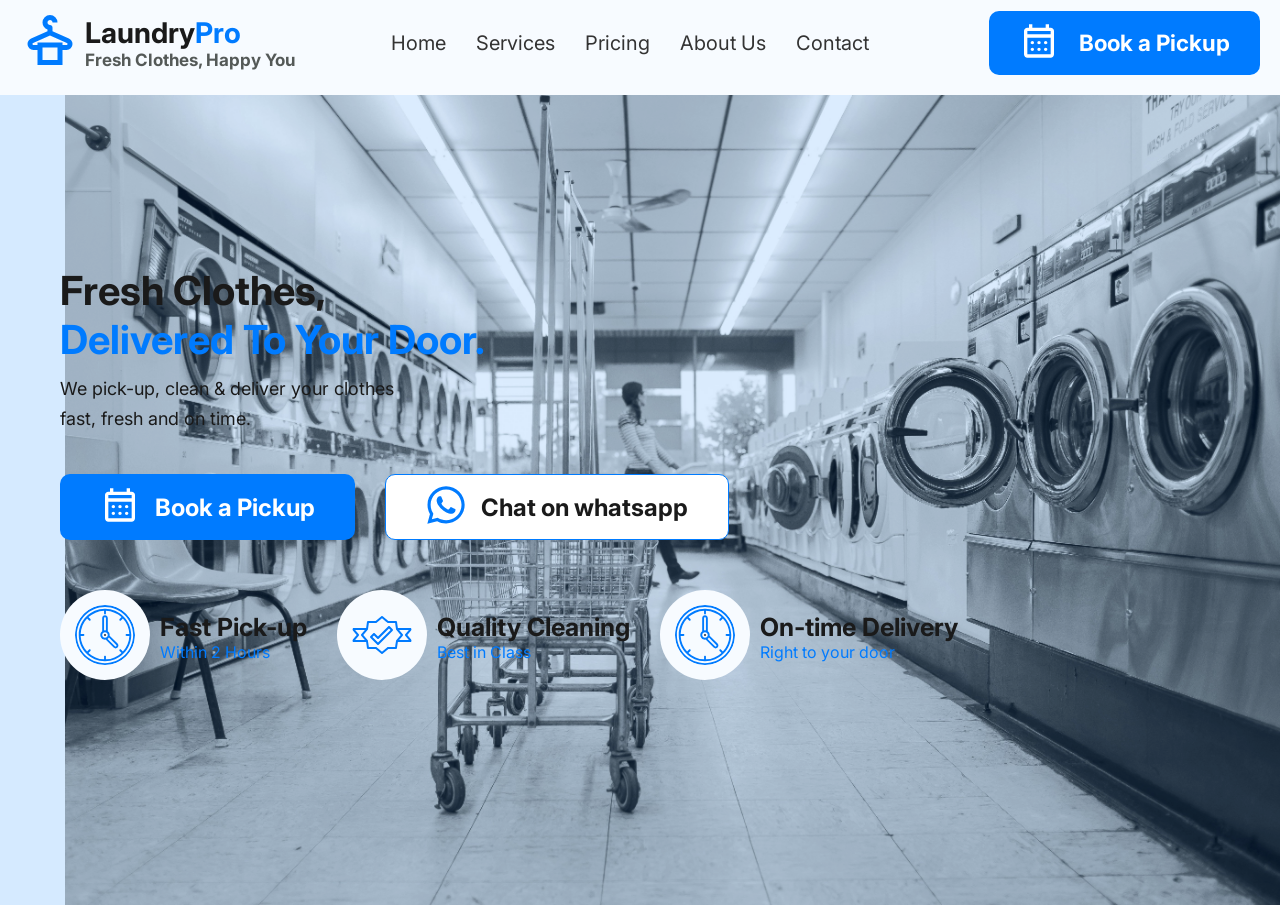
==== index.html @ f7f54554 "hero section" ====
<!DOCTYPE html>
<html lang="en">
<head>
  <meta charset="UTF-8">
  <meta name="viewport" content="width=device-width, initial-scale=1.0">
  <title>Document</title>
  <link rel="stylesheet" href="/style.css">
  <!-- inter -->
   <link rel="preconnect" href="https://fonts.googleapis.com">
<link rel="preconnect" href="https://fonts.gstatic.com" crossorigin>
<link href="https://fonts.googleapis.com/css2?family=Inter:ital,opsz,wght@0,14..32,100..900;1,14..32,100..900&family=Lato:ital,wght@0,100;0,300;0,400;0,700;0,900;1,100;1,300;1,400;1,700;1,900&family=Open+Sans:ital,wght@0,300..800;1,300..800&family=Oswald:wght@200..700&family=Playfair+Display:ital,wght@0,400..900;1,400..900&family=Plus+Jakarta+Sans:ital,wght@0,200..800;1,200..800&family=Poppins:ital,wght@0,100;0,200;0,300;0,400;0,500;0,600;0,700;0,800;0,900;1,100;1,200;1,300;1,400;1,500;1,600;1,700;1,800;1,900&family=Roboto+Slab:wght@100..900&family=Roboto:ital,wght@0,100..900;1,100..900&family=Ubuntu:ital,wght@0,300;0,400;0,500;0,700;1,300;1,400;1,500;1,700&display=swap" rel="stylesheet">
</head>
<body>
  <header>
    <nav>
      <div class="logo">
        <h1>Laundry<strong>Pro</strong><p>Fresh Clothes, Happy You</p></h1>
        <span>
          <svg xmlns="http://www.w3.org/2000/svg" height="60px" viewBox="0 -960 960 960" width="60px" fill="#007bff"><path d="M280-80v-240h-64q-40 0-68-28t-28-68q0-29 16-53.5t42-36.5l262-116v-26q-36-13-58-43.5T360-760q0-50 35-85t85-35q50 0 85 35t35 85h-80q0-17-11.5-28.5T480-800q-17 0-28.5 11.5T440-760q0 17 11.5 28.5T480-720t28.5 11.5Q520-697 520-680v58l262 116q26 12 42 36.5t16 53.5q0 40-28 68t-68 28h-64v240H280Zm-64-320h64v-40h400v40h64q7 0 11.5-5t4.5-13q0-5-2.5-8.5T750-432L480-552 210-432q-5 2-7.5 5.5T200-418q0 8 4.5 13t11.5 5Zm144 240h240v-200H360v200Zm0-200h240-240Z"/></svg>
        </span>
      </div>
      <ul class="nav-list">
        <li><a href="#home">Home</a></li>
        <li><a href="#services">Services</a></li>
        <li><a href="#price">Pricing</a></li>
        <li><a href="#about">About Us</a></li>
        <li><a href="#contact">Contact</a></li>
        <div class="book">
          <span>
            <svg xmlns="http://www.w3.org/2000/svg" height="40px" viewBox="0 -960 960 960" width="40px" fill="white"><path d="M200-80q-33 0-56.5-23.5T120-160v-560q0-33 23.5-56.5T200-800h40v-80h80v80h320v-80h80v80h40q33 0 56.5 23.5T840-720v560q0 33-23.5 56.5T760-80H200Zm0-80h560v-400H200v400Zm0-480h560v-80H200v80Zm0 0v-80 80Zm280 240q-17 0-28.5-11.5T440-440q0-17 11.5-28.5T480-480q17 0 28.5 11.5T520-440q0 17-11.5 28.5T480-400Zm-188.5-11.5Q280-423 280-440t11.5-28.5Q303-480 320-480t28.5 11.5Q360-457 360-440t-11.5 28.5Q337-400 320-400t-28.5-11.5ZM640-400q-17 0-28.5-11.5T600-440q0-17 11.5-28.5T640-480q17 0 28.5 11.5T680-440q0 17-11.5 28.5T640-400ZM480-240q-17 0-28.5-11.5T440-280q0-17 11.5-28.5T480-320q17 0 28.5 11.5T520-280q0 17-11.5 28.5T480-240Zm-188.5-11.5Q280-263 280-280t11.5-28.5Q303-320 320-320t28.5 11.5Q360-297 360-280t-11.5 28.5Q337-240 320-240t-28.5-11.5ZM640-240q-17 0-28.5-11.5T600-280q0-17 11.5-28.5T640-320q17 0 28.5 11.5T680-280q0 17-11.5 28.5T640-240Z"/></svg>
          </span>
          <h2>Book a Pickup</h2>
        </div>
      </ul>

      <div class="hamburger">
        <span class="bar"></span>
        <span class="bar"></span>
        <span class="bar"></span>
        <span class="bar"></span>
      </div>
    </nav>
  </header>

  <section class="sec">
    <div class="hero">
      <div class="hero-text">
        <h1>Fresh Clothes,<p class="door">Delivered To Your Door.</p></h1>
        <p class="clean">We pick-up, clean & deliver your clothes fast, fresh and on time.
        </p>
      </div>
      

      <div class="book-flex">
        <div class="book-2">
          <span>
            <svg xmlns="http://www.w3.org/2000/svg" height="40px" viewBox="0 -960 960 960" width="40px" fill="#007bff"><path d="M200-80q-33 0-56.5-23.5T120-160v-560q0-33 23.5-56.5T200-800h40v-80h80v80h320v-80h80v80h40q33 0 56.5 23.5T840-720v560q0 33-23.5 56.5T760-80H200Zm0-80h560v-400H200v400Zm0-480h560v-80H200v80Zm0 0v-80 80Zm280 240q-17 0-28.5-11.5T440-440q0-17 11.5-28.5T480-480q17 0 28.5 11.5T520-440q0 17-11.5 28.5T480-400Zm-188.5-11.5Q280-423 280-440t11.5-28.5Q303-480 320-480t28.5 11.5Q360-457 360-440t-11.5 28.5Q337-400 320-400t-28.5-11.5ZM640-400q-17 0-28.5-11.5T600-440q0-17 11.5-28.5T640-480q17 0 28.5 11.5T680-440q0 17-11.5 28.5T640-400ZM480-240q-17 0-28.5-11.5T440-280q0-17 11.5-28.5T480-320q17 0 28.5 11.5T520-280q0 17-11.5 28.5T480-240Zm-188.5-11.5Q280-263 280-280t11.5-28.5Q303-320 320-320t28.5 11.5Q360-297 360-280t-11.5 28.5Q337-240 320-240t-28.5-11.5ZM640-240q-17 0-28.5-11.5T600-280q0-17 11.5-28.5T640-320q17 0 28.5 11.5T680-280q0 17-11.5 28.5T640-240Z"/></svg>
          </span>
          <h2>Book a Pickup</h2>
        </div>
        <div class="whatsapp">
          <span>
            <?xml version="1.0" encoding="utf-8"?>
          <!-- Uploaded to: SVG Repo, www.svgrepo.com, Generator: SVG Repo Mixer Tools -->
          <svg fill="#007bff" width="40px" height="40px" viewBox="0 0 32 32" version="1.1" xmlns="http://www.w3.org/2000/svg">
          <title>whatsapp</title>
          <path d="M26.576 5.363c-2.69-2.69-6.406-4.354-10.511-4.354-8.209 0-14.865 6.655-14.865 14.865 0 2.732 0.737 5.291 2.022 7.491l-0.038-0.070-2.109 7.702 7.879-2.067c2.051 1.139 4.498 1.809 7.102 1.809h0.006c8.209-0.003 14.862-6.659 14.862-14.868 0-4.103-1.662-7.817-4.349-10.507l0 0zM16.062 28.228h-0.005c-0 0-0.001 0-0.001 0-2.319 0-4.489-0.64-6.342-1.753l0.056 0.031-0.451-0.267-4.675 1.227 1.247-4.559-0.294-0.467c-1.185-1.862-1.889-4.131-1.889-6.565 0-6.822 5.531-12.353 12.353-12.353s12.353 5.531 12.353 12.353c0 6.822-5.53 12.353-12.353 12.353h-0zM22.838 18.977c-0.371-0.186-2.197-1.083-2.537-1.208-0.341-0.124-0.589-0.185-0.837 0.187-0.246 0.371-0.958 1.207-1.175 1.455-0.216 0.249-0.434 0.279-0.805 0.094-1.15-0.466-2.138-1.087-2.997-1.852l0.010 0.009c-0.799-0.74-1.484-1.587-2.037-2.521l-0.028-0.052c-0.216-0.371-0.023-0.572 0.162-0.757 0.167-0.166 0.372-0.434 0.557-0.65 0.146-0.179 0.271-0.384 0.366-0.604l0.006-0.017c0.043-0.087 0.068-0.188 0.068-0.296 0-0.131-0.037-0.253-0.101-0.357l0.002 0.003c-0.094-0.186-0.836-2.014-1.145-2.758-0.302-0.724-0.609-0.625-0.836-0.637-0.216-0.010-0.464-0.012-0.712-0.012-0.395 0.010-0.746 0.188-0.988 0.463l-0.001 0.002c-0.802 0.761-1.3 1.834-1.3 3.023 0 0.026 0 0.053 0.001 0.079l-0-0.004c0.131 1.467 0.681 2.784 1.527 3.857l-0.012-0.015c1.604 2.379 3.742 4.282 6.251 5.564l0.094 0.043c0.548 0.248 1.25 0.513 1.968 0.74l0.149 0.041c0.442 0.14 0.951 0.221 1.479 0.221 0.303 0 0.601-0.027 0.889-0.078l-0.031 0.004c1.069-0.223 1.956-0.868 2.497-1.749l0.009-0.017c0.165-0.366 0.261-0.793 0.261-1.242 0-0.185-0.016-0.366-0.047-0.542l0.003 0.019c-0.092-0.155-0.34-0.247-0.712-0.434z"></path>
          </svg>
          </span>
          <h2>Chat on whatsapp</h2>
        </div>
      </div>
      
      <div class="pick-up">
        <div class="fast-svg">
          <span>
            <?xml version="1.0" encoding="utf-8"?>

<!DOCTYPE svg PUBLIC "-//W3C//DTD SVG 1.0//EN" "http://www.w3.org/TR/2001/REC-SVG-20010904/DTD/svg10.dtd">
<!-- Uploaded to: SVG Repo, www.svgrepo.com, Generator: SVG Repo Mixer Tools -->
<svg version="1.0" id="Layer_1" xmlns="http://www.w3.org/2000/svg" xmlns:xlink="http://www.w3.org/1999/xlink" 
	 width="40px" height="40px" viewBox="0 0 64 64" enable-background="new 0 0 64 64" xml:space="preserve">
<g>
	<path fill="#007bff" d="M32,0C14.327,0,0,14.327,0,32s14.327,32,32,32s32-14.327,32-32S49.673,0,32,0z M32,62
		C15.431,62,2,48.568,2,32C2,15.431,15.431,2,32,2s30,13.431,30,30C62,48.568,48.569,62,32,62z"/>
	<circle fill="#231F20" cx="32" cy="32" r="1"/>
	<path fill="#007bff" d="M36.931,32.688C36.962,32.461,37,32.236,37,32c0-1.631-0.792-3.064-2-3.978V14c0-1.657-1.343-3-3-3
		s-3,1.343-3,3v14.022c-1.208,0.913-2,2.347-2,3.978c0,2.762,2.238,5,5,5c0.235,0,0.461-0.038,0.688-0.069l8.505,8.505
		c1.172,1.172,3.07,1.171,4.242-0.001s1.172-3.07,0-4.242L36.931,32.688z M31,14c0-0.553,0.447-1,1-1s1,0.447,1,1v13.101
		C32.677,27.035,32.343,27,32,27s-0.677,0.035-1,0.101V14z M29,32c0-1.657,1.343-3,3-3s3,1.343,3,3s-1.343,3-3,3S29,33.657,29,32z
		 M44.021,44.021c-0.391,0.392-1.023,0.392-1.414,0.001l-7.853-7.853c0.562-0.372,1.043-0.853,1.415-1.415l7.852,7.853
		C44.411,42.997,44.411,43.63,44.021,44.021z"/>
	<path fill="#007bff" d="M32,4C16.536,4,4,16.536,4,32s12.536,28,28,28s28-12.536,28-28S47.464,4,32,4z M51.075,49.66l-2.103-2.104
		c-0.393-0.39-1.025-0.39-1.415,0c-0.391,0.392-0.391,1.023,0,1.415l2.104,2.104c-4.409,4.085-10.235,6.657-16.66,6.9l0.001-2.974
		c-0.002-0.553-0.449-1-1-1c-0.554,0.001-1,0.447-1,1l-0.001,2.974c-6.425-0.243-12.251-2.814-16.66-6.898l2.104-2.104
		c0.39-0.392,0.39-1.024,0-1.414c-0.393-0.391-1.023-0.391-1.414,0l-2.104,2.104c-4.084-4.409-6.656-10.235-6.9-16.66h2.974
		c0.553-0.001,1-0.448,1-1c-0.001-0.554-0.447-1-1-1H6.025c0.243-6.425,2.814-12.252,6.898-16.661l2.104,2.104
		c0.391,0.391,1.023,0.391,1.414,0c0.391-0.392,0.391-1.023,0-1.414l-2.104-2.104c4.409-4.085,10.236-6.657,16.661-6.9V9
		c0,0.553,0.447,1,1,1s1-0.447,1-1V6.025c6.425,0.243,12.252,2.814,16.661,6.899l-2.104,2.104c-0.391,0.391-0.391,1.023,0,1.414
		s1.023,0.391,1.414,0l2.105-2.104c4.084,4.409,6.656,10.236,6.899,16.661H55c-0.553,0-1,0.447-1,1s0.447,1,1,1h2.975
		C57.731,39.425,55.16,45.251,51.075,49.66z"/>
</g>
</svg>
          </span>
          <div class="pick-up-text">
           <h3>Fast Pick-up</h3>
           <p>Within 2 Hours</p>
          </div>
        </div>

        <div class="quality-svg">
          <span>
            <?xml version="1.0" encoding="iso-8859-1"?>
  <!-- Uploaded to: SVG Repo, www.svgrepo.com, Generator: SVG Repo Mixer Tools -->
  <svg fill="#007bff" height="50px" width="50px" version="1.1" id="Layer_1" xmlns="http://www.w3.org/2000/svg" xmlns:xlink="http://www.w3.org/1999/xlink" 
    viewBox="0 0 512.01 512.01" xml:space="preserve">
  <g>
    <g>
      <path d="M347.371,207.307l-25.6-25.6c-3.337-3.337-8.73-3.337-12.066,0l-87.834,87.834l-28.1-28.1
        c-3.337-3.337-8.73-3.337-12.066,0l-25.6,25.6c-3.337,3.336-3.337,8.73,0,12.066l59.733,59.733c1.664,1.673,3.849,2.5,6.033,2.5
        c2.185,0,4.369-0.836,6.033-2.5l119.467-119.467C350.708,216.037,350.708,210.644,347.371,207.307z M221.871,320.741
        l-47.667-47.667l13.534-13.534l28.1,28.1c3.337,3.337,8.73,3.337,12.066,0l87.834-87.834l13.534,13.534L221.871,320.741z"/>
    </g>
  </g>
  <g>
    <g>
      <path d="M510.025,301.746l-38.11-45.739l38.11-45.739c2.125-2.543,2.577-6.084,1.178-9.079c-1.408-2.995-4.42-4.915-7.731-4.915
        H391.403l-7.484-52.403c-0.597-4.207-4.198-7.33-8.448-7.33h-65.178c-10.052-8.38-48.828-40.687-48.828-40.687
        c-3.166-2.645-7.757-2.645-10.923,0l-48.828,40.687h-65.178c-4.25,0-7.842,3.123-8.448,7.322l-7.484,52.412H8.538
        c-3.311,0-6.323,1.92-7.731,4.915c-1.408,3.004-0.947,6.545,1.178,9.079l38.11,45.739l-38.11,45.739
        c-2.125,2.543-2.577,6.084-1.178,9.079c1.408,3.004,4.42,4.915,7.731,4.915h112.068c2.278,15.915,7.492,52.412,7.492,52.412
        c0.597,4.207,4.198,7.322,8.439,7.322h65.178l48.828,40.687c1.587,1.323,3.524,1.98,5.461,1.98s3.883-0.657,5.461-1.98
        l48.819-40.687c13.261,0,65.203,0.034,65.186,0c4.25,0,7.842-3.123,8.448-7.322c0,0,5.214-36.497,7.492-52.412h112.06
        c3.311,0,6.323-1.92,7.731-4.915C512.611,307.821,512.15,304.28,510.025,301.746z M26.757,298.674l31.002-37.205
        c2.637-3.166,2.637-7.765,0-10.923L26.757,213.34h83.029l-31.002,37.205c-2.637,3.166-2.637,7.765,0,10.923l31.002,37.205H26.757z
        M377.46,301.737c-0.418,0.503-0.785,1.058-1.075,1.647c-0.597,1.195-0.623,1.246-8.303,55.023
        c-62.882,0-62.942,0.034-64.691,0.905c-0.589,0.299-1.143,0.657-1.647,1.075l-45.739,38.11l-45.739-38.11
        c-1.527-1.28-3.465-1.98-5.461-1.98h-60.868c-7.68-53.777-7.706-53.828-8.303-55.023c-0.299-0.589-0.657-1.143-1.075-1.647
        l-38.11-45.73l38.11-45.739c1.016-1.22,1.673-2.688,1.894-4.258l7.484-52.403h60.868c1.997,0,3.925-0.7,5.461-1.98l45.739-38.11
        c46.49,38.741,46.524,38.758,47.386,39.194c1.186,0.589,2.492,0.896,3.814,0.896h60.868l7.484,52.412
        c0.222,1.57,0.879,3.038,1.894,4.258l38.11,45.73L377.46,301.737z M402.223,298.674l31.002-37.205
        c2.637-3.166,2.637-7.765,0-10.923l-31.002-37.205h83.029l-31.002,37.205c-2.637,3.166-2.637,7.765,0,10.923l31.002,37.205
        H402.223z"/>
    </g>
  </g>
  </svg>
          </span>
          <div class="quality-text">
            <h3>Quality Cleaning</h3>
            <p>Best in Class</p>
          </div>
          
        </div>

        <div class="on-time-svg">
          <span>
            <?xml version="1.0" encoding="utf-8"?>

  <!DOCTYPE svg PUBLIC "-//W3C//DTD SVG 1.0//EN" "http://www.w3.org/TR/2001/REC-SVG-20010904/DTD/svg10.dtd">
  <!-- Uploaded to: SVG Repo, www.svgrepo.com, Generator: SVG Repo Mixer Tools -->
  <svg version="1.0" id="Layer_1" xmlns="http://www.w3.org/2000/svg" xmlns:xlink="http://www.w3.org/1999/xlink" 
    width="50px" height="50px" viewBox="0 0 64 64" enable-background="new 0 0 64 64" xml:space="preserve">
  <g>
    <path fill="#007bff" d="M32,0C14.327,0,0,14.327,0,32s14.327,32,32,32s32-14.327,32-32S49.673,0,32,0z M32,62
      C15.431,62,2,48.568,2,32C2,15.431,15.431,2,32,2s30,13.431,30,30C62,48.568,48.569,62,32,62z"/>
    <circle fill="#231F20" cx="32" cy="32" r="1"/>
    <path fill="#007bff" d="M36.931,32.688C36.962,32.461,37,32.236,37,32c0-1.631-0.792-3.064-2-3.978V14c0-1.657-1.343-3-3-3
      s-3,1.343-3,3v14.022c-1.208,0.913-2,2.347-2,3.978c0,2.762,2.238,5,5,5c0.235,0,0.461-0.038,0.688-0.069l8.505,8.505
      c1.172,1.172,3.07,1.171,4.242-0.001s1.172-3.07,0-4.242L36.931,32.688z M31,14c0-0.553,0.447-1,1-1s1,0.447,1,1v13.101
      C32.677,27.035,32.343,27,32,27s-0.677,0.035-1,0.101V14z M29,32c0-1.657,1.343-3,3-3s3,1.343,3,3s-1.343,3-3,3S29,33.657,29,32z
      M44.021,44.021c-0.391,0.392-1.023,0.392-1.414,0.001l-7.853-7.853c0.562-0.372,1.043-0.853,1.415-1.415l7.852,7.853
      C44.411,42.997,44.411,43.63,44.021,44.021z"/>
    <path fill="#007bff" d="M32,4C16.536,4,4,16.536,4,32s12.536,28,28,28s28-12.536,28-28S47.464,4,32,4z M51.075,49.66l-2.103-2.104
      c-0.393-0.39-1.025-0.39-1.415,0c-0.391,0.392-0.391,1.023,0,1.415l2.104,2.104c-4.409,4.085-10.235,6.657-16.66,6.9l0.001-2.974
      c-0.002-0.553-0.449-1-1-1c-0.554,0.001-1,0.447-1,1l-0.001,2.974c-6.425-0.243-12.251-2.814-16.66-6.898l2.104-2.104
      c0.39-0.392,0.39-1.024,0-1.414c-0.393-0.391-1.023-0.391-1.414,0l-2.104,2.104c-4.084-4.409-6.656-10.235-6.9-16.66h2.974
      c0.553-0.001,1-0.448,1-1c-0.001-0.554-0.447-1-1-1H6.025c0.243-6.425,2.814-12.252,6.898-16.661l2.104,2.104
      c0.391,0.391,1.023,0.391,1.414,0c0.391-0.392,0.391-1.023,0-1.414l-2.104-2.104c4.409-4.085,10.236-6.657,16.661-6.9V9
      c0,0.553,0.447,1,1,1s1-0.447,1-1V6.025c6.425,0.243,12.252,2.814,16.661,6.899l-2.104,2.104c-0.391,0.391-0.391,1.023,0,1.414
      s1.023,0.391,1.414,0l2.105-2.104c4.084,4.409,6.656,10.236,6.899,16.661H55c-0.553,0-1,0.447-1,1s0.447,1,1,1h2.975
      C57.731,39.425,55.16,45.251,51.075,49.66z"/>
  </g>
  </svg>
          </span>
          <div class="on-time-text">
            <h3>On-time Delivery</h3>
            <p>Right to your door</p>
          </div>
        </div>
      </div>
    </div>
    <div class="backdrop"></div>
  </section>

  <script src="/script.js"></script>
</body>
</html>
---- style.css ----
* {
  margin: 0;
  padding: 0;
  box-sizing: border-box;
  font-family: 'Inter' , sans-serif;
}

header {
  padding: 10px  20px;
}

body {
  background-color: #f7fbff;
  color: #1a1a1a;
}

.logo {
  display: flex;
  flex-direction: row-reverse;
  gap: 5px;
  align-items: center;
  font-size: 19px;

}

.logo strong {
  color: #007bff;
}

.logo p {
  font-size: 17px;
  color: #545957;
}


.book {
  display: flex;
  gap: 20px;
  align-items: center;
  background-color: #007bff;
  padding: 10px 30px;
  color: white;
  text-align: center;
  border-radius: 10px;
  font-size: 15px;
  margin-left: 90px;
}

nav {
  display: flex;
  justify-content: space-between;
  align-items: center;
  /* box-shadow: 0 2px 10px rgba(0, 0, 0, 0.5); */
  position: fixed;
  padding:0 20px;
  z-index: 1000;
  right: 0;
  left: 0;
}

.nav-list{
  display: flex;
  align-items: center;
  gap: 30px;
  font-size: 18px;

}

.nav-list li {
  list-style: none;
  align-items: center;
}

 a {
  text-decoration: none;
  color: #333;
  font-size: 20px;
}


.hamburger {
  display: none;
  cursor: pointer;
}

.bar {
  display: block;
  width: 25px;
  height: 3px;
  margin: 5px auto;
  -webkit-transition: all 0.3s ease-in-out;
  background-color: #007bff;
}
/* hero section */
.sec {
  background-image: url('/images/ryanmcguire-laundry-saloon-567951.jpg');
  /* background-image: url('/images/Home\ Service\ House\ Cleaning\ And\ Laundry\ Wash\,\ House\,\ Service\,\ Clean\ PNG\ Transparent\ Image\ and\ Clipart\ for\ Free\ Download.jpeg'); */
  background-position: right;
  background-size: contain;
  background-repeat: no-repeat;
  width: 100%;
  height: 90vh;
  display: flex;
  flex-direction: column;
  justify-content: center;
  align-items: start;
  text-align: start;
  margin-top: 75px;
  position: relative;
}

.hero {
  padding: 40px 60px;
  z-index: 1000;
  width: 100%;
}

.hero-text {
  margin-bottom: 20px;
}

.hero-text h1 {
  font-size: 40px;
  width: 450px;
  margin-bottom: 10px;
}

.hero-text .door {
  color: #007bff;
}

.hero-text .clean{
  width: 350px;
  font-size: 18px;
  line-height: 30px;
}

.book-flex {
  display: flex;
  gap: 30px;
  margin: 40px 0;
}

.book-2 ,
.whatsapp{
  display: flex;
  gap: 15px;
  align-items: center;
}

.book-2 {
  background-color: #007bff;
  color: white;
  padding: 10px 40px;
  border-radius: 10px;
}

.book-2 svg {
  fill: white;
}

.whatsapp {
  background-color: white;
  padding: 10px 40px;
  border-radius: 10px;
  border: 1px solid #007bff;
}
.whatsapp svg {
  fill: #007bff;
}

.pick-up {
  display: flex;
  gap: 30px;
  margin: 50px 0;
}

.fast-svg,
.quality-svg,
.on-time-svg {
  display: flex;
  align-items: center;
  gap: 10px;
}

.fast-svg p,
.quality-svg p,
.on-time-svg p {
  color: #007bff;
}

.fast-svg h3,
.quality-svg h3,
.on-time-svg h3{
  font-size: 25px;
  color: #1a1a1a;
}

.fast-svg  svg,
.on-time-svg svg ,
.quality-svg svg {
  background: #f7fbff;
  padding: 15px;
  border-radius: 50px;
  width: 90px;
  height: 90px;
}


.backdrop {
  width: 100%;
  height: 100%;
  background-color: #007bff23;
  position: absolute;
  top: 0;
  left: 0;
}

@media (max-width: 480px) {
  .logo h1 {
    font-size: 30px;
  }
  .sec {
    margin-top: 80px;
    height: 170vh;
  }

  .hero-text h1 {
    font-size: 30px;
  }

  .book-flex {
    flex-direction: column;
  }

  .book-2 {
    padding: 10px 35px;
  }

  .whatsapp {
    padding: 10px 30px;
  }

  .whatsapp h2 {
    font-size: 20px;
  }

  .book-2 h2{
    font-size: 20px;
  }

  .pick-up {
    flex-direction: column;
  }

  /* .fast-svg svg {
    padding: 10px;
  } */

  .fast-svg svg{
    width: 50px;
    height: 50px;
  }

  .quality-svg svg,
  .on-time-svg svg {
    width: 50px;
    height: 50px;
  }

  .pick-up-text p{
    color: #f7fbff;
  }
}

 @media (max-width: 900px) {
 .hamburger {
  display: block;
 }

 .hamburger.active .bar:nth-child(2){
  opacity: 0;
 }

 .hamburger.active .bar:nth-child(1){
  transform: translateY(8px) rotate(45deg);
 }

 .hamburger.active .bar:nth-child(3){
  transform: translateY(-8px) rotate(-45deg);
 }

 .book {
  background-color: none;
  margin: 0;
 }

 .nav-list{
    position: fixed;
    left: -100%;
    top: 70px;
    gap: 0;
    flex-direction: column;
    background-color:#0EA5A4;
    width: 100%;
    height: 100%;
    text-align: center;
    transition: 0.3s;
    z-index: 1000;
  }

  li {
    margin: 16px 0;
  }

  .nav-list.active {
    left: 0;
  }

   /* nav p {
    background-color: white;
    color: #333;
    padding: 10px 30px;
    margin: 10px 200px;
  } */
}
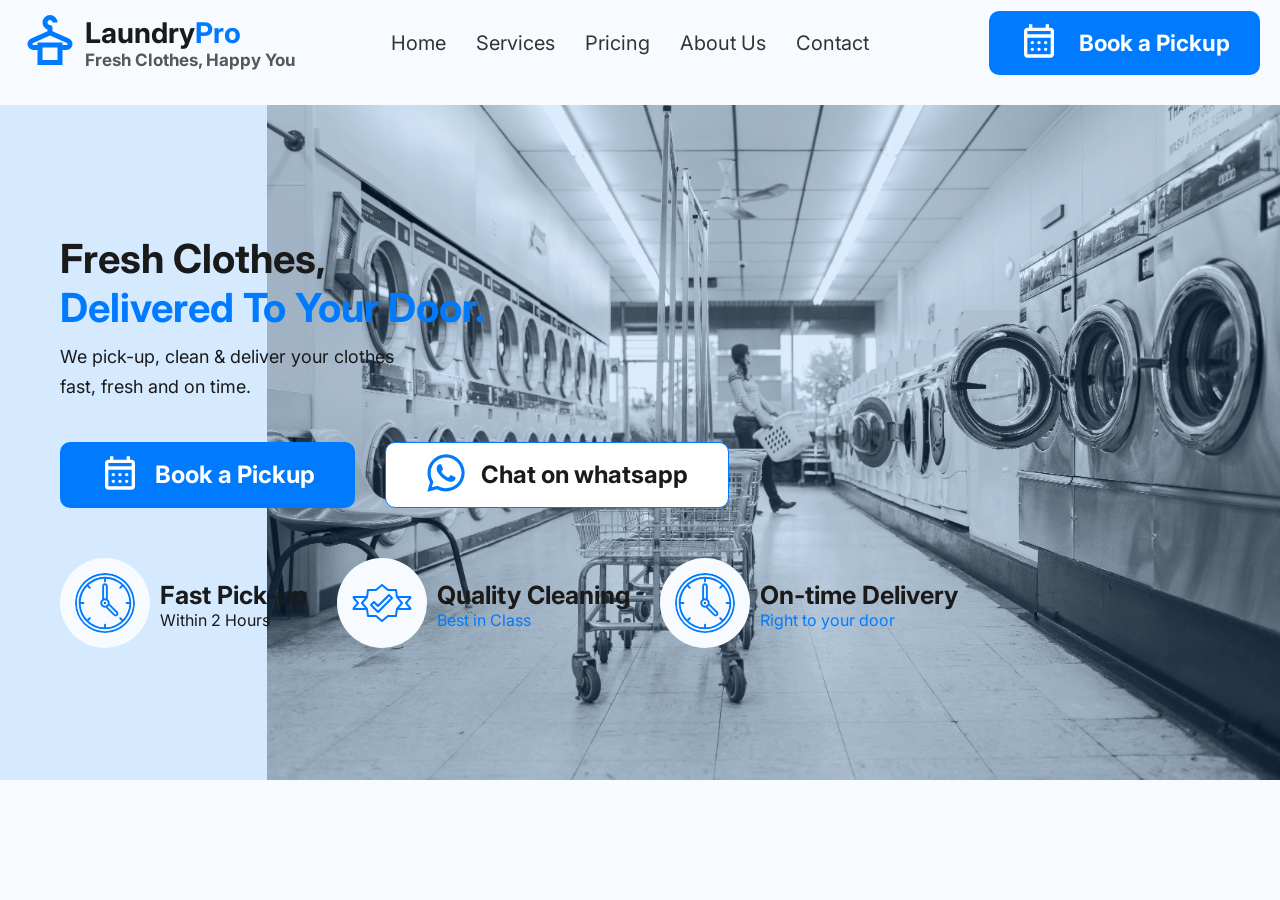
==== commit d18949ba: "padding" ====
--- a/index.html
+++ b/index.html
@@ -104,7 +104,7 @@
           </span>
           <div class="pick-up-text">
            <h3>Fast Pick-up</h3>
-           <p>Within 2 Hours</p>
+           <p class="within">Within 2 Hours</p>
           </div>
         </div>
 
--- a/style.css
+++ b/style.css
@@ -99,18 +99,18 @@
   background-size: contain;
   background-repeat: no-repeat;
   width: 100%;
-  height: 90vh;
+  height: 75vh;
   display: flex;
   flex-direction: column;
   justify-content: center;
   align-items: start;
   text-align: start;
-  margin-top: 75px;
+  margin-top: 85px;
   position: relative;
 }
 
 .hero {
-  padding: 40px 60px;
+  padding: 50px 60px;
   z-index: 1000;
   width: 100%;
 }
@@ -138,7 +138,7 @@
 .book-flex {
   display: flex;
   gap: 30px;
-  margin: 40px 0;
+  margin-top: 40px;
 }
 
 .book-2 ,
@@ -172,7 +172,7 @@
 .pick-up {
   display: flex;
   gap: 30px;
-  margin: 50px 0;
+  margin-top: 50px;
 }
 
 .fast-svg,
@@ -183,7 +183,6 @@
   gap: 10px;
 }
 
-.fast-svg p,
 .quality-svg p,
 .on-time-svg p {
   color: #007bff;
@@ -220,9 +219,19 @@
   .logo h1 {
     font-size: 30px;
   }
+
+  header {
+   padding: 10px;
+  }
+
   .sec {
     margin-top: 80px;
-    height: 170vh;
+    height: 100vh;
+  }
+
+  nav{
+    padding: 10px;
+    /* text-align: center; */
   }
 
   .hero-text h1 {
@@ -231,10 +240,11 @@
 
   .book-flex {
     flex-direction: column;
-  }
-
-  .book-2 {
-    padding: 10px 35px;
+    align-items: center;
+  }
+
+  .hero {
+    padding: ;
   }
 
   .whatsapp {
@@ -249,13 +259,14 @@
     font-size: 20px;
   }
 
+  /* .book-2 svg{
+    height: 30px;
+    width: 30px;
+  } */
+
   .pick-up {
     flex-direction: column;
   }
-
-  /* .fast-svg svg {
-    padding: 10px;
-  } */
 
   .fast-svg svg{
     width: 50px;
@@ -268,7 +279,7 @@
     height: 50px;
   }
 
-  .pick-up-text p{
+  .pick-up-text .within{
     color: #f7fbff;
   }
 }
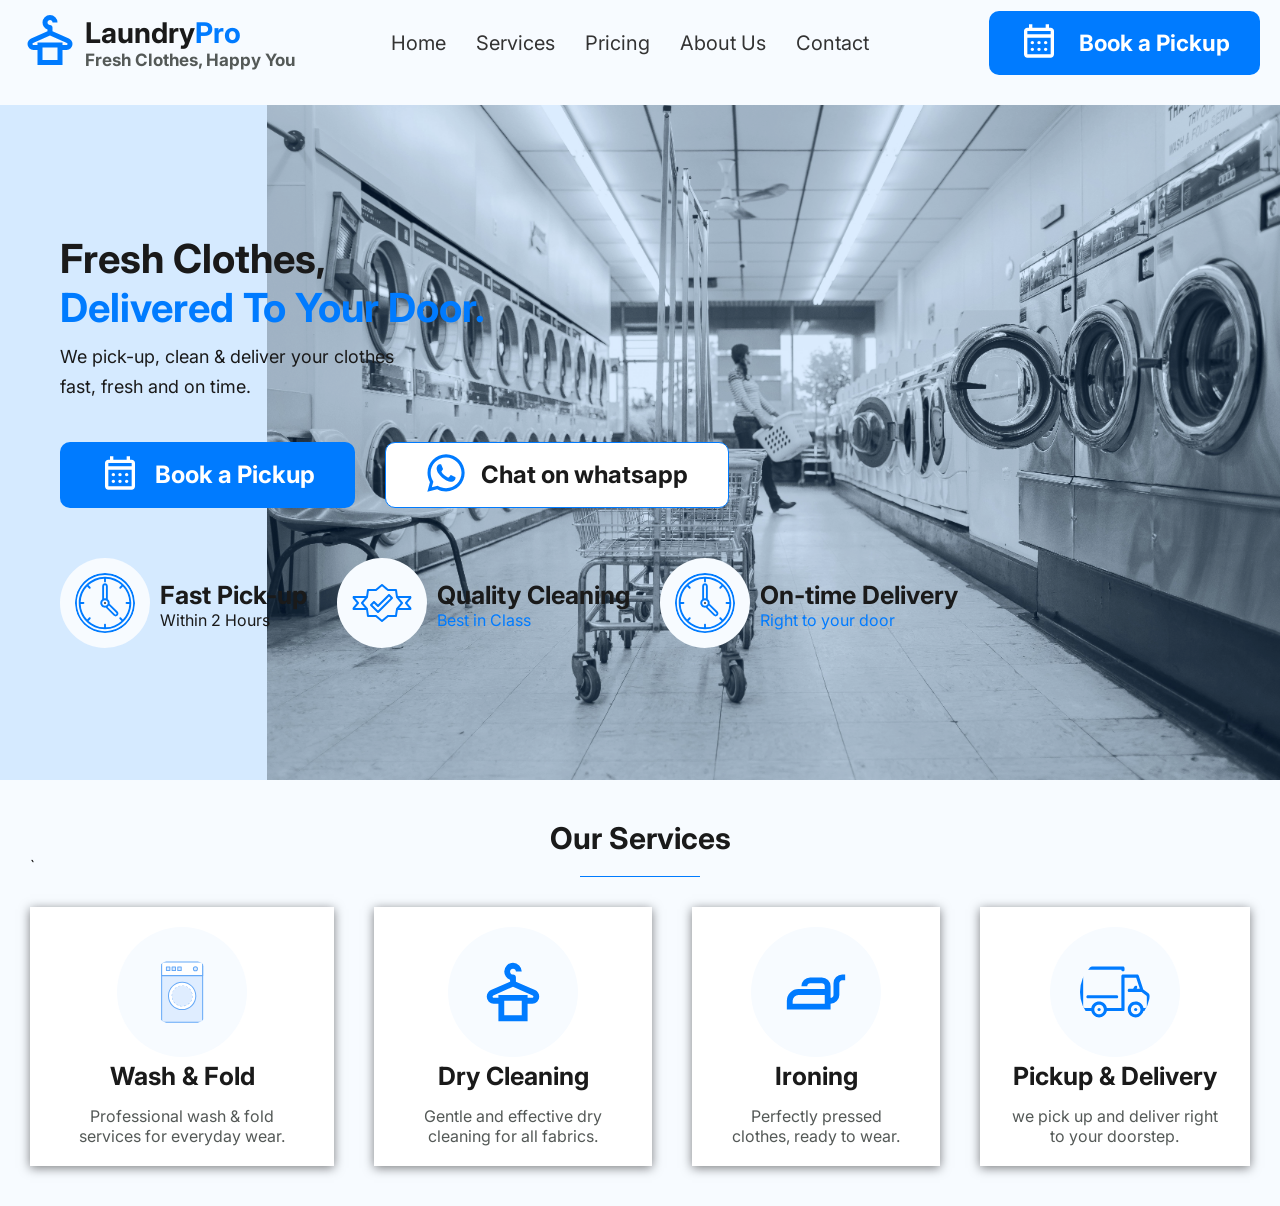
==== commit d6948677: "services section" ====
--- a/index.html
+++ b/index.html
@@ -192,6 +192,94 @@
     <div class="backdrop"></div>
   </section>
 
+  <main>
+    <section class="services">
+      <h2>Our Services</h2>`
+      <div class="service-line">
+        <div class="line"></div>
+      </div>
+      <div class="services-flex">
+        <div class="wash-svg">
+          <span>
+            <?xml version="1.0" encoding="utf-8"?>
+<!-- Uploaded to: SVG Repo, www.svgrepo.com, Generator: SVG Repo Mixer Tools -->
+<svg width="800px" height="800px" viewBox="0 0 1024 1024" class="icon"  version="1.1" xmlns="http://www.w3.org/2000/svg"><path d="M214.25 133.12h600v790a30 30 0 0 1-30 30h-540a30 30 0 0 1-30-30v-790z" fill="#DFEDFF" /><path d="M784.25 960.62h-540a37.54 37.54 0 0 1-37.5-37.5v-790a7.5 7.5 0 0 1 7.5-7.5h600a7.5 7.5 0 0 1 7.5 7.5v790a37.54 37.54 0 0 1-37.5 37.5z m-562.5-820v782.5a22.53 22.53 0 0 0 22.5 22.5h540a22.53 22.53 0 0 0 22.5-22.5v-782.5z" fill="#66A9F7" /><path d="M244.25 72.5h540a30 30 0 0 1 30 30v170h-600v-170a30 30 0 0 1 30-30z" fill="#FFFFFF" /><path d="M814.25 280h-600a7.5 7.5 0 0 1-7.5-7.5v-170a37.54 37.54 0 0 1 37.5-37.5h540a37.54 37.54 0 0 1 37.5 37.5v170a7.5 7.5 0 0 1-7.5 7.5z m-592.5-15h585V102.5a22.53 22.53 0 0 0-22.5-22.5h-540a22.53 22.53 0 0 0-22.5 22.5z" fill="#66A9F7" /><path d="M514.25 569.19m-200 0a200 200 0 1 0 400 0 200 200 0 1 0-400 0Z" fill="#FFFFFF" /><path d="M514.25 776.69c-114.42 0-207.5-93.08-207.5-207.5s93.08-207.5 207.5-207.5 207.5 93.08 207.5 207.5-93.08 207.5-207.5 207.5z m0-400c-106.15 0-192.5 86.36-192.5 192.5s86.35 192.5 192.5 192.5 192.5-86.36 192.5-192.5-86.35-192.5-192.5-192.5z" fill="#66A9F7" /><path d="M514.25 569.19m-150 0a150 150 0 1 0 300 0 150 150 0 1 0-300 0Z" fill="#DFEDFF" /><path d="M514.34 721.69h-0.09a153.69 153.69 0 0 1-29.65-2.88 2.5 2.5 0 0 1 1-4.91 148.59 148.59 0 0 0 28.69 2.79 2.54 2.54 0 0 1 2.54 2.5 2.46 2.46 0 0 1-2.49 2.5z m29.25-2.87a2.5 2.5 0 0 1-0.48-5 146.81 146.81 0 0 0 27.66-8.39 2.5 2.5 0 1 1 1.92 4.62 151.72 151.72 0 0 1-28.6 8.68 2.54 2.54 0 0 1-0.5 0.09z m-86.65-8.47a2.5 2.5 0 0 1-1-0.19 152.37 152.37 0 0 1-26.36-14.09 2.5 2.5 0 1 1 2.78-4.16 147.3 147.3 0 0 0 25.5 13.63 2.5 2.5 0 0 1-1 4.81z m140.7-14a2.5 2.5 0 0 1-1.39-4.58 148.45 148.45 0 0 0 22.33-18.36 2.5 2.5 0 1 1 3.54 3.54A153.46 153.46 0 0 1 599 696a2.49 2.49 0 0 1-1.36 0.39z m-189.36-18.51a2.49 2.49 0 0 1-1.77-0.73 153.56 153.56 0 0 1-19-23.08 2.5 2.5 0 0 1 4.15-2.79A148.55 148.55 0 0 0 410 673.57a2.5 2.5 0 0 1-1.77 4.27zM639 655a2.5 2.5 0 0 1-2.08-3.89 147.51 147.51 0 0 0 13.64-25.49 2.5 2.5 0 1 1 4.62 1.91 152.57 152.57 0 0 1-14.11 26.36A2.5 2.5 0 0 1 639 655z m-263.31-25.76a2.5 2.5 0 0 1-2.31-1.54 151.76 151.76 0 0 1-8.7-28.6 2.5 2.5 0 1 1 4.9-1 146.7 146.7 0 0 0 8.42 27.68 2.5 2.5 0 0 1-2.31 3.46z m285.71-28.3a2.45 2.45 0 0 1-0.49 0 2.5 2.5 0 0 1-2-2.94 148.67 148.67 0 0 0 2.8-28.77v-0.34a2.5 2.5 0 0 1 2.49-2.51 2.5 2.5 0 0 1 2.5 2.49v0.36a153.71 153.71 0 0 1-2.9 29.74 2.5 2.5 0 0 1-2.4 1.97z m-297.15-29.08a2.5 2.5 0 0 1-2.5-2.5v-0.17a153.75 153.75 0 0 1 2.86-29.57 2.5 2.5 0 1 1 4.91 1 148.75 148.75 0 0 0-2.77 28.61v0.17a2.5 2.5 0 0 1-2.5 2.46z m297.08-29.77a2.5 2.5 0 0 1-2.45-2 146.75 146.75 0 0 0-8.44-27.64 2.5 2.5 0 1 1 4.61-1.93 151.75 151.75 0 0 1 8.73 28.59 2.5 2.5 0 0 1-2.45 3z m-285.77-27.63a2.5 2.5 0 0 1-2.31-3.46 152.4 152.4 0 0 1 14.08-26.37 2.5 2.5 0 0 1 4.16 2.78 147.45 147.45 0 0 0-13.61 25.5 2.5 2.5 0 0 1-2.32 1.55z m263.26-26.37a2.5 2.5 0 0 1-2.08-1.1 148.53 148.53 0 0 0-18.4-22.3 2.5 2.5 0 1 1 3.53-3.54 153.67 153.67 0 0 1 19 23.05 2.5 2.5 0 0 1-2.07 3.9zM408 465.77a2.5 2.5 0 0 1-1.77-4.27 153.58 153.58 0 0 1 23.07-19 2.5 2.5 0 0 1 2.79 4.15A148.56 148.56 0 0 0 409.8 465a2.49 2.49 0 0 1-1.8 0.77z m189.31-19a2.49 2.49 0 0 1-1.38-0.42 147.46 147.46 0 0 0-25.51-13.6 2.5 2.5 0 0 1 1.91-4.62 152.53 152.53 0 0 1 26.38 14.06 2.5 2.5 0 0 1-1.39 4.58z m-140.69-13.61a2.5 2.5 0 0 1-1-4.81 151.77 151.77 0 0 1 28.59-8.71 2.5 2.5 0 1 1 1 4.9 146.85 146.85 0 0 0-27.63 8.46 2.5 2.5 0 0 1-0.96 0.16z m86.64-8.67a2.48 2.48 0 0 1-0.48 0 148.75 148.75 0 0 0-28.52-2.75H514a2.5 2.5 0 1 1 0-5h0.23a153.78 153.78 0 0 1 29.51 2.85 2.5 2.5 0 0 1-0.48 5z" fill="#66A9F7" /><path d="M284.25 147.5h50v50h-50z" fill="#DFEDFF" /><path d="M334.25 205h-50a7.5 7.5 0 0 1-7.5-7.5v-50a7.5 7.5 0 0 1 7.5-7.5h50a7.5 7.5 0 0 1 7.5 7.5v50a7.5 7.5 0 0 1-7.5 7.5z m-42.5-15h35v-35h-35z" fill="#66A9F7" /><path d="M367.24 147.5h50v50h-50z" fill="#DFEDFF" /><path d="M417.24 205h-50a7.5 7.5 0 0 1-7.5-7.5v-50a7.5 7.5 0 0 1 7.5-7.5h50a7.5 7.5 0 0 1 7.5 7.5v50a7.5 7.5 0 0 1-7.5 7.5z m-42.5-15h35v-35h-35z" fill="#66A9F7" /><path d="M450.22 147.5h50v50h-50z" fill="#DFEDFF" /><path d="M500.22 205h-50a7.5 7.5 0 0 1-7.5-7.5v-50a7.5 7.5 0 0 1 7.5-7.5h50a7.5 7.5 0 0 1 7.5 7.5v50a7.5 7.5 0 0 1-7.5 7.5z m-42.5-15h35v-35h-35z" fill="#66A9F7" /><path d="M708.44 172.5m-30 0a30 30 0 1 0 60 0 30 30 0 1 0-60 0Z" fill="#DFEDFF" /><path d="M708.44 210a37.5 37.5 0 1 1 37.5-37.5 37.54 37.54 0 0 1-37.5 37.5z m0-60a22.5 22.5 0 1 0 22.5 22.5 22.53 22.53 0 0 0-22.5-22.5z" fill="#66A9F7" /></svg>
+          </span>
+          <div class="wash-text">
+            <h3>wash & fold</h3>
+            <p>Professional wash & fold services for everyday wear.</p>
+          </div>
+        </div>
+        <div class="dry-svg">
+          <span>
+            <svg xmlns="http://www.w3.org/2000/svg" height="40px" viewBox="0 -960 960 960" width="40px" fill="#007bff"><path d="M280-80v-240h-64q-40 0-68-28t-28-68q0-29 16-53.5t42-36.5l262-116v-26q-36-13-58-43.5T360-760q0-50 35-85t85-35q50 0 85 35t35 85h-80q0-17-11.5-28.5T480-800q-17 0-28.5 11.5T440-760q0 17 11.5 28.5T480-720t28.5 11.5Q520-697 520-680v58l262 116q26 12 42 36.5t16 53.5q0 40-28 68t-68 28h-64v240H280Zm-64-320h64v-40h400v40h64q7 0 11.5-5t4.5-13q0-5-2.5-8.5T750-432L480-552 210-432q-5 2-7.5 5.5T200-418q0 8 4.5 13t11.5 5Zm144 240h240v-200H360v200Zm0-200h240-240Z"/></svg>
+          </span>
+          <div class="dry-text">
+            <h3>dry cleaning</h3>
+            <p>Gentle and effective dry cleaning for all fabrics.</p>
+          </div>
+        </div>
+        <div class="iron-svg">
+          <span>
+            <svg xmlns="http://www.w3.org/2000/svg" height="24px" viewBox="0 -960 960 960" width="24px" fill="#e3e3e3"><path d="M80-240v-120q0-66 47-113t113-47h360v-40q0-17-11.5-28.5T560-600H400q-17 0-28.5 11.5T360-560h-80q0-50 35-85t85-35h160q50 0 85 35t35 85v160q17 0 28.5-11.5T720-440v-160q0-50 35-85t85-35h40v80h-40q-17 0-28.5 11.5T800-600v160q0 50-35 85t-85 35v80H80Zm80-80h440v-120H240q-33 0-56.5 23.5T160-360v40Zm440 0v-120 120Z"/></svg>
+          </span>
+          <div class="iron-text">
+            <h3>Ironing</h3>
+            <p>Perfectly pressed clothes, ready to wear.</p>
+          </div>
+        </div>
+        <div class="pick-svg">
+          <span>
+            <?xml version="1.0" encoding="iso-8859-1"?>
+<!-- Uploaded to: SVG Repo, www.svgrepo.com, Generator: SVG Repo Mixer Tools -->
+<svg fill="#000000" height="800px" width="800px" version="1.1" id="Layer_1" xmlns="http://www.w3.org/2000/svg" xmlns:xlink="http://www.w3.org/1999/xlink" 
+	 viewBox="0 0 512 512" xml:space="preserve">
+<g>
+	<g>
+		<circle cx="139.636" cy="384" r="11.636"/>
+	</g>
+</g>
+<g>
+	<g>
+		<circle cx="407.273" cy="384" r="11.636"/>
+	</g>
+</g>
+<g>
+	<g>
+		<path d="M498.036,262.982l-34.909-25.6l-33.745-101.236c-1.164-4.655-5.818-8.145-10.473-8.145H314.182
+			c-6.982,0-11.636,4.655-11.636,11.636v232.727H196.655c-5.818-26.764-29.091-46.545-57.018-46.545
+			c-27.927,0-51.2,19.782-57.018,46.545H34.909c-6.982,0-11.636-4.655-11.636-11.636v-256c0-6.982,4.655-11.636,11.636-11.636
+			h267.636c0,6.982,4.655,11.636,11.636,11.636s11.636-4.655,11.636-11.636V81.455c0-6.982-4.655-11.636-11.636-11.636H34.909
+			C15.127,69.818,0,84.945,0,104.727v256c0,19.782,15.127,34.909,34.909,34.909h47.709c5.818,26.764,29.091,46.545,57.018,46.545
+			c27.927,0,51.2-19.782,57.018-46.545h117.527c6.982,0,11.636-4.655,11.636-11.636V151.273h84.945l26.764,81.455h-23.273
+			l3.491-6.982c2.327-5.818,0-12.8-4.655-15.127c-5.818-2.327-12.8,0-15.127,4.655l-9.309,17.455h-27.927
+			c-6.982,0-11.636,4.655-11.636,11.636S353.745,256,360.727,256h89.6l33.745,25.6c3.491,2.327,4.655,5.818,4.655,9.309v69.818
+			c0,6.982-4.655,11.636-11.636,11.636h-12.8c-5.818-26.764-29.091-46.545-57.018-46.545c-32.582,0-58.182,25.6-58.182,58.182
+			c0,32.582,25.6,58.182,58.182,58.182c27.927,0,51.2-19.782,57.018-46.545h12.8c19.782,0,34.909-15.127,34.909-34.909v-69.818
+			C512,280.436,507.345,269.964,498.036,262.982z M139.636,418.909c-19.782,0-34.909-15.127-34.909-34.909
+			c0-19.782,15.127-34.909,34.909-34.909c19.782,0,34.909,15.127,34.909,34.909C174.545,403.782,159.418,418.909,139.636,418.909z
+			 M407.273,418.909c-19.782,0-34.909-15.127-34.909-34.909c0-19.782,15.127-34.909,34.909-34.909
+			c19.782,0,34.909,15.127,34.909,34.909C442.182,403.782,427.055,418.909,407.273,418.909z"/>
+	</g>
+</g>
+<g>
+	<g>
+		<path d="M267.636,279.273H58.182c-6.982,0-11.636,4.655-11.636,11.636s4.655,11.636,11.636,11.636h209.455
+			c6.982,0,11.636-4.655,11.636-11.636S274.618,279.273,267.636,279.273z"/>
+	</g>
+</g>
+</svg>
+          </span>
+          <div class="pick-text">
+            <h3>pickup & delivery</h3>
+            <p>we pick up and deliver right to your doorstep.</p>
+          </div>
+        </div>
+
+      </div>
+    </section>
+  </main>
+
   <script src="/script.js"></script>
 </body>
 </html>
--- a/style.css
+++ b/style.css
@@ -111,7 +111,7 @@
 
 .hero {
   padding: 50px 60px;
-  z-index: 1000;
+  z-index: 999;
   width: 100%;
 }
 
@@ -214,28 +214,118 @@
   top: 0;
   left: 0;
 }
+/* services section */
+
+.services{
+  margin: 40px 30px;
+}
+
+.services h2 {
+  text-align: center;
+  font-size: 30px;
+}
+
+.service-line {
+  margin: 0px 550px;
+}
+
+.line {
+  width: 100%;
+  height: 1px;
+  background-color: #007bff;
+}
+
+.services-flex {
+  display: flex;
+  gap: 40px;
+  text-align: center;
+  margin-top: 30px;
+}
+
+.wash-svg ,
+.pick-svg ,
+.dry-svg ,
+.iron-svg {
+  background-color: #fff;
+  box-shadow: 0 2px 10px rgba(0, 0, 0, 0.5);
+  padding: 20px 30px;
+}
+
+.wash-svg svg,
+.pick-svg svg,
+.dry-svg svg,
+.iron-svg svg {
+  fill: #007bff;
+  width: 130px;
+  height: 130px;
+  background-color: #f7fbff;
+  padding: 30px;
+  border-radius: 50%;
+}
+
+.wash-text h3,
+.pick-text h3,
+.dry-text h3,
+.iron-text h3 {
+  font-size: 25px;
+  text-transform: capitalize;
+  padding-bottom: 15px;
+}
+
+.wash-text p,
+.pick-text p,
+.dry-text p,
+.iron-text p {
+  color: #545957;
+  line-height: 20px;
+}
+
+
+
 
 @media (max-width: 480px) {
   .logo h1 {
-    font-size: 30px;
-  }
-
-  header {
-   padding: 10px;
-  }
+    font-size: 25px;
+  }
+
+  .nav-list .book {
+    margin: 0;
+    font-size: 15px;
+    gap: 10px;
+  }
+
+  .logo h1 p {
+    font-size: 15px;
+  }
+
+  .logo svg {
+    width: 40px;
+    height: 40px;
+  }
+
 
   .sec {
     margin-top: 80px;
     height: 100vh;
   }
 
-  nav{
+  nav {
     padding: 10px;
     /* text-align: center; */
   }
 
+  .hero {
+    padding: 20px;
+  }
+
   .hero-text h1 {
-    font-size: 30px;
+    font-size: 25px;
+    width: 300px;
+  }
+
+  .hero-text .clean {
+    font-size: 15px;
+    width: 250px;
   }
 
   .book-flex {
@@ -243,10 +333,6 @@
     align-items: center;
   }
 
-  .hero {
-    padding: ;
-  }
-
   .whatsapp {
     padding: 10px 30px;
   }
@@ -258,11 +344,6 @@
   .book-2 h2{
     font-size: 20px;
   }
-
-  /* .book-2 svg{
-    height: 30px;
-    width: 30px;
-  } */
 
   .pick-up {
     flex-direction: column;
@@ -282,9 +363,13 @@
   .pick-up-text .within{
     color: #f7fbff;
   }
-}
-
- @media (max-width: 900px) {
+
+  .services-flex {
+    flex-direction: column;
+  }
+}
+
+@media (max-width: 900px) {
  .hamburger {
   display: block;
  }
@@ -299,11 +384,6 @@
 
  .hamburger.active .bar:nth-child(3){
   transform: translateY(-8px) rotate(-45deg);
- }
-
- .book {
-  background-color: none;
-  margin: 0;
  }
 
  .nav-list{
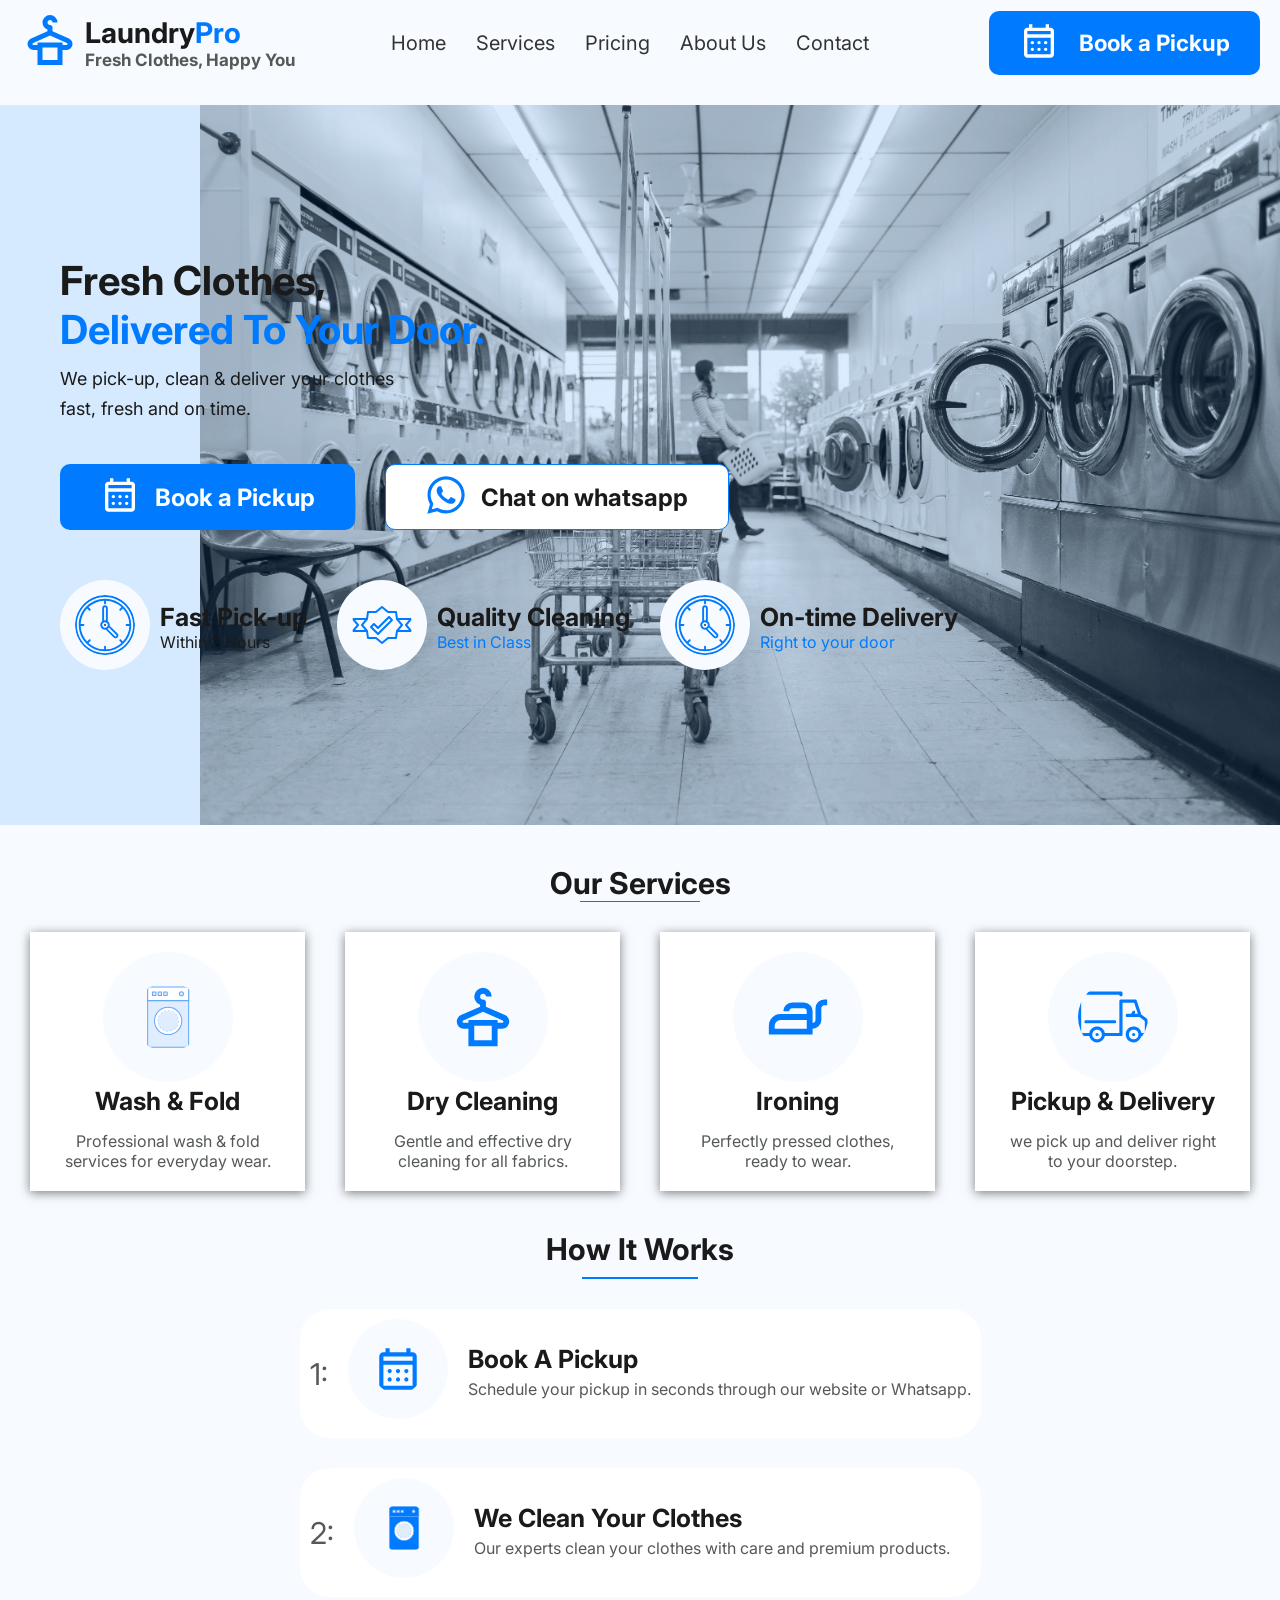
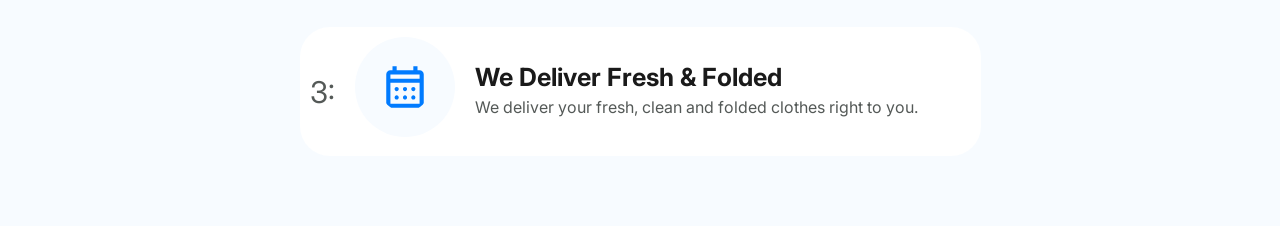
==== commit cb1f5315: "how section" ====
--- a/index.html
+++ b/index.html
@@ -194,7 +194,7 @@
 
   <main>
     <section class="services">
-      <h2>Our Services</h2>`
+      <h2>Our Services</h2>
       <div class="service-line">
         <div class="line"></div>
       </div>
@@ -202,7 +202,6 @@
         <div class="wash-svg">
           <span>
             <?xml version="1.0" encoding="utf-8"?>
-<!-- Uploaded to: SVG Repo, www.svgrepo.com, Generator: SVG Repo Mixer Tools -->
 <svg width="800px" height="800px" viewBox="0 0 1024 1024" class="icon"  version="1.1" xmlns="http://www.w3.org/2000/svg"><path d="M214.25 133.12h600v790a30 30 0 0 1-30 30h-540a30 30 0 0 1-30-30v-790z" fill="#DFEDFF" /><path d="M784.25 960.62h-540a37.54 37.54 0 0 1-37.5-37.5v-790a7.5 7.5 0 0 1 7.5-7.5h600a7.5 7.5 0 0 1 7.5 7.5v790a37.54 37.54 0 0 1-37.5 37.5z m-562.5-820v782.5a22.53 22.53 0 0 0 22.5 22.5h540a22.53 22.53 0 0 0 22.5-22.5v-782.5z" fill="#66A9F7" /><path d="M244.25 72.5h540a30 30 0 0 1 30 30v170h-600v-170a30 30 0 0 1 30-30z" fill="#FFFFFF" /><path d="M814.25 280h-600a7.5 7.5 0 0 1-7.5-7.5v-170a37.54 37.54 0 0 1 37.5-37.5h540a37.54 37.54 0 0 1 37.5 37.5v170a7.5 7.5 0 0 1-7.5 7.5z m-592.5-15h585V102.5a22.53 22.53 0 0 0-22.5-22.5h-540a22.53 22.53 0 0 0-22.5 22.5z" fill="#66A9F7" /><path d="M514.25 569.19m-200 0a200 200 0 1 0 400 0 200 200 0 1 0-400 0Z" fill="#FFFFFF" /><path d="M514.25 776.69c-114.42 0-207.5-93.08-207.5-207.5s93.08-207.5 207.5-207.5 207.5 93.08 207.5 207.5-93.08 207.5-207.5 207.5z m0-400c-106.15 0-192.5 86.36-192.5 192.5s86.35 192.5 192.5 192.5 192.5-86.36 192.5-192.5-86.35-192.5-192.5-192.5z" fill="#66A9F7" /><path d="M514.25 569.19m-150 0a150 150 0 1 0 300 0 150 150 0 1 0-300 0Z" fill="#DFEDFF" /><path d="M514.34 721.69h-0.09a153.69 153.69 0 0 1-29.65-2.88 2.5 2.5 0 0 1 1-4.91 148.59 148.59 0 0 0 28.69 2.79 2.54 2.54 0 0 1 2.54 2.5 2.46 2.46 0 0 1-2.49 2.5z m29.25-2.87a2.5 2.5 0 0 1-0.48-5 146.81 146.81 0 0 0 27.66-8.39 2.5 2.5 0 1 1 1.92 4.62 151.72 151.72 0 0 1-28.6 8.68 2.54 2.54 0 0 1-0.5 0.09z m-86.65-8.47a2.5 2.5 0 0 1-1-0.19 152.37 152.37 0 0 1-26.36-14.09 2.5 2.5 0 1 1 2.78-4.16 147.3 147.3 0 0 0 25.5 13.63 2.5 2.5 0 0 1-1 4.81z m140.7-14a2.5 2.5 0 0 1-1.39-4.58 148.45 148.45 0 0 0 22.33-18.36 2.5 2.5 0 1 1 3.54 3.54A153.46 153.46 0 0 1 599 696a2.49 2.49 0 0 1-1.36 0.39z m-189.36-18.51a2.49 2.49 0 0 1-1.77-0.73 153.56 153.56 0 0 1-19-23.08 2.5 2.5 0 0 1 4.15-2.79A148.55 148.55 0 0 0 410 673.57a2.5 2.5 0 0 1-1.77 4.27zM639 655a2.5 2.5 0 0 1-2.08-3.89 147.51 147.51 0 0 0 13.64-25.49 2.5 2.5 0 1 1 4.62 1.91 152.57 152.57 0 0 1-14.11 26.36A2.5 2.5 0 0 1 639 655z m-263.31-25.76a2.5 2.5 0 0 1-2.31-1.54 151.76 151.76 0 0 1-8.7-28.6 2.5 2.5 0 1 1 4.9-1 146.7 146.7 0 0 0 8.42 27.68 2.5 2.5 0 0 1-2.31 3.46z m285.71-28.3a2.45 2.45 0 0 1-0.49 0 2.5 2.5 0 0 1-2-2.94 148.67 148.67 0 0 0 2.8-28.77v-0.34a2.5 2.5 0 0 1 2.49-2.51 2.5 2.5 0 0 1 2.5 2.49v0.36a153.71 153.71 0 0 1-2.9 29.74 2.5 2.5 0 0 1-2.4 1.97z m-297.15-29.08a2.5 2.5 0 0 1-2.5-2.5v-0.17a153.75 153.75 0 0 1 2.86-29.57 2.5 2.5 0 1 1 4.91 1 148.75 148.75 0 0 0-2.77 28.61v0.17a2.5 2.5 0 0 1-2.5 2.46z m297.08-29.77a2.5 2.5 0 0 1-2.45-2 146.75 146.75 0 0 0-8.44-27.64 2.5 2.5 0 1 1 4.61-1.93 151.75 151.75 0 0 1 8.73 28.59 2.5 2.5 0 0 1-2.45 3z m-285.77-27.63a2.5 2.5 0 0 1-2.31-3.46 152.4 152.4 0 0 1 14.08-26.37 2.5 2.5 0 0 1 4.16 2.78 147.45 147.45 0 0 0-13.61 25.5 2.5 2.5 0 0 1-2.32 1.55z m263.26-26.37a2.5 2.5 0 0 1-2.08-1.1 148.53 148.53 0 0 0-18.4-22.3 2.5 2.5 0 1 1 3.53-3.54 153.67 153.67 0 0 1 19 23.05 2.5 2.5 0 0 1-2.07 3.9zM408 465.77a2.5 2.5 0 0 1-1.77-4.27 153.58 153.58 0 0 1 23.07-19 2.5 2.5 0 0 1 2.79 4.15A148.56 148.56 0 0 0 409.8 465a2.49 2.49 0 0 1-1.8 0.77z m189.31-19a2.49 2.49 0 0 1-1.38-0.42 147.46 147.46 0 0 0-25.51-13.6 2.5 2.5 0 0 1 1.91-4.62 152.53 152.53 0 0 1 26.38 14.06 2.5 2.5 0 0 1-1.39 4.58z m-140.69-13.61a2.5 2.5 0 0 1-1-4.81 151.77 151.77 0 0 1 28.59-8.71 2.5 2.5 0 1 1 1 4.9 146.85 146.85 0 0 0-27.63 8.46 2.5 2.5 0 0 1-0.96 0.16z m86.64-8.67a2.48 2.48 0 0 1-0.48 0 148.75 148.75 0 0 0-28.52-2.75H514a2.5 2.5 0 1 1 0-5h0.23a153.78 153.78 0 0 1 29.51 2.85 2.5 2.5 0 0 1-0.48 5z" fill="#66A9F7" /><path d="M284.25 147.5h50v50h-50z" fill="#DFEDFF" /><path d="M334.25 205h-50a7.5 7.5 0 0 1-7.5-7.5v-50a7.5 7.5 0 0 1 7.5-7.5h50a7.5 7.5 0 0 1 7.5 7.5v50a7.5 7.5 0 0 1-7.5 7.5z m-42.5-15h35v-35h-35z" fill="#66A9F7" /><path d="M367.24 147.5h50v50h-50z" fill="#DFEDFF" /><path d="M417.24 205h-50a7.5 7.5 0 0 1-7.5-7.5v-50a7.5 7.5 0 0 1 7.5-7.5h50a7.5 7.5 0 0 1 7.5 7.5v50a7.5 7.5 0 0 1-7.5 7.5z m-42.5-15h35v-35h-35z" fill="#66A9F7" /><path d="M450.22 147.5h50v50h-50z" fill="#DFEDFF" /><path d="M500.22 205h-50a7.5 7.5 0 0 1-7.5-7.5v-50a7.5 7.5 0 0 1 7.5-7.5h50a7.5 7.5 0 0 1 7.5 7.5v50a7.5 7.5 0 0 1-7.5 7.5z m-42.5-15h35v-35h-35z" fill="#66A9F7" /><path d="M708.44 172.5m-30 0a30 30 0 1 0 60 0 30 30 0 1 0-60 0Z" fill="#DFEDFF" /><path d="M708.44 210a37.5 37.5 0 1 1 37.5-37.5 37.54 37.54 0 0 1-37.5 37.5z m0-60a22.5 22.5 0 1 0 22.5 22.5 22.53 22.53 0 0 0-22.5-22.5z" fill="#66A9F7" /></svg>
           </span>
           <div class="wash-text">
@@ -231,7 +230,6 @@
         <div class="pick-svg">
           <span>
             <?xml version="1.0" encoding="iso-8859-1"?>
-<!-- Uploaded to: SVG Repo, www.svgrepo.com, Generator: SVG Repo Mixer Tools -->
 <svg fill="#000000" height="800px" width="800px" version="1.1" id="Layer_1" xmlns="http://www.w3.org/2000/svg" xmlns:xlink="http://www.w3.org/1999/xlink" 
 	 viewBox="0 0 512 512" xml:space="preserve">
 <g>
@@ -278,6 +276,50 @@
 
       </div>
     </section>
+
+    <section class="how">
+      <h2>How it works</h2>
+      <div class="how-line">
+        <div class="line2"></div>
+      </div>
+      <div class="works">
+        <ul class="how-list">
+          <li class="hero-item">
+            <p class="number">1:</p>
+            <span>
+              <svg xmlns="http://www.w3.org/2000/svg" height="40px" viewBox="0 -960 960 960" width="40px" fill="white"><path d="M200-80q-33 0-56.5-23.5T120-160v-560q0-33 23.5-56.5T200-800h40v-80h80v80h320v-80h80v80h40q33 0 56.5 23.5T840-720v560q0 33-23.5 56.5T760-80H200Zm0-80h560v-400H200v400Zm0-480h560v-80H200v80Zm0 0v-80 80Zm280 240q-17 0-28.5-11.5T440-440q0-17 11.5-28.5T480-480q17 0 28.5 11.5T520-440q0 17-11.5 28.5T480-400Zm-188.5-11.5Q280-423 280-440t11.5-28.5Q303-480 320-480t28.5 11.5Q360-457 360-440t-11.5 28.5Q337-400 320-400t-28.5-11.5ZM640-400q-17 0-28.5-11.5T600-440q0-17 11.5-28.5T640-480q17 0 28.5 11.5T680-440q0 17-11.5 28.5T640-400ZM480-240q-17 0-28.5-11.5T440-280q0-17 11.5-28.5T480-320q17 0 28.5 11.5T520-280q0 17-11.5 28.5T480-240Zm-188.5-11.5Q280-263 280-280t11.5-28.5Q303-320 320-320t28.5 11.5Q360-297 360-280t-11.5 28.5Q337-240 320-240t-28.5-11.5ZM640-240q-17 0-28.5-11.5T600-280q0-17 11.5-28.5T640-320q17 0 28.5 11.5T680-280q0 17-11.5 28.5T640-240Z"/></svg>
+            </span>
+            <div class="lists">
+              <h3>Book a Pickup</h3>
+              <p>Schedule your pickup in seconds through our website or Whatsapp.</p>
+            </div>
+          </li>
+
+          <li class="hero-item">
+            <p class="number">2:</p>
+            <span>
+               <?xml version="1.0" encoding="utf-8"?>
+<svg width="800px" height="800px" viewBox="0 0 1024 1024" class="icon"  version="1.1" xmlns="http://www.w3.org/2000/svg"><path d="M214.25 133.12h600v790a30 30 0 0 1-30 30h-540a30 30 0 0 1-30-30v-790z" fill="#007bff" /><path d="M784.25 960.62h-540a37.54 37.54 0 0 1-37.5-37.5v-790a7.5 7.5 0 0 1 7.5-7.5h600a7.5 7.5 0 0 1 7.5 7.5v790a37.54 37.54 0 0 1-37.5 37.5z m-562.5-820v782.5a22.53 22.53 0 0 0 22.5 22.5h540a22.53 22.53 0 0 0 22.5-22.5v-782.5z" fill="#66A9F7" /><path d="M244.25 72.5h540a30 30 0 0 1 30 30v170h-600v-170a30 30 0 0 1 30-30z" fill="#007bff" /><path d="M814.25 280h-600a7.5 7.5 0 0 1-7.5-7.5v-170a37.54 37.54 0 0 1 37.5-37.5h540a37.54 37.54 0 0 1 37.5 37.5v170a7.5 7.5 0 0 1-7.5 7.5z m-592.5-15h585V102.5a22.53 22.53 0 0 0-22.5-22.5h-540a22.53 22.53 0 0 0-22.5 22.5z" fill="#66A9F7" /><path d="M514.25 569.19m-200 0a200 200 0 1 0 400 0 200 200 0 1 0-400 0Z" fill="#FFFFFF" /><path d="M514.25 776.69c-114.42 0-207.5-93.08-207.5-207.5s93.08-207.5 207.5-207.5 207.5 93.08 207.5 207.5-93.08 207.5-207.5 207.5z m0-400c-106.15 0-192.5 86.36-192.5 192.5s86.35 192.5 192.5 192.5 192.5-86.36 192.5-192.5-86.35-192.5-192.5-192.5z" fill="#66A9F7" /><path d="M514.25 569.19m-150 0a150 150 0 1 0 300 0 150 150 0 1 0-300 0Z" fill="#DFEDFF" /><path d="M514.34 721.69h-0.09a153.69 153.69 0 0 1-29.65-2.88 2.5 2.5 0 0 1 1-4.91 148.59 148.59 0 0 0 28.69 2.79 2.54 2.54 0 0 1 2.54 2.5 2.46 2.46 0 0 1-2.49 2.5z m29.25-2.87a2.5 2.5 0 0 1-0.48-5 146.81 146.81 0 0 0 27.66-8.39 2.5 2.5 0 1 1 1.92 4.62 151.72 151.72 0 0 1-28.6 8.68 2.54 2.54 0 0 1-0.5 0.09z m-86.65-8.47a2.5 2.5 0 0 1-1-0.19 152.37 152.37 0 0 1-26.36-14.09 2.5 2.5 0 1 1 2.78-4.16 147.3 147.3 0 0 0 25.5 13.63 2.5 2.5 0 0 1-1 4.81z m140.7-14a2.5 2.5 0 0 1-1.39-4.58 148.45 148.45 0 0 0 22.33-18.36 2.5 2.5 0 1 1 3.54 3.54A153.46 153.46 0 0 1 599 696a2.49 2.49 0 0 1-1.36 0.39z m-189.36-18.51a2.49 2.49 0 0 1-1.77-0.73 153.56 153.56 0 0 1-19-23.08 2.5 2.5 0 0 1 4.15-2.79A148.55 148.55 0 0 0 410 673.57a2.5 2.5 0 0 1-1.77 4.27zM639 655a2.5 2.5 0 0 1-2.08-3.89 147.51 147.51 0 0 0 13.64-25.49 2.5 2.5 0 1 1 4.62 1.91 152.57 152.57 0 0 1-14.11 26.36A2.5 2.5 0 0 1 639 655z m-263.31-25.76a2.5 2.5 0 0 1-2.31-1.54 151.76 151.76 0 0 1-8.7-28.6 2.5 2.5 0 1 1 4.9-1 146.7 146.7 0 0 0 8.42 27.68 2.5 2.5 0 0 1-2.31 3.46z m285.71-28.3a2.45 2.45 0 0 1-0.49 0 2.5 2.5 0 0 1-2-2.94 148.67 148.67 0 0 0 2.8-28.77v-0.34a2.5 2.5 0 0 1 2.49-2.51 2.5 2.5 0 0 1 2.5 2.49v0.36a153.71 153.71 0 0 1-2.9 29.74 2.5 2.5 0 0 1-2.4 1.97z m-297.15-29.08a2.5 2.5 0 0 1-2.5-2.5v-0.17a153.75 153.75 0 0 1 2.86-29.57 2.5 2.5 0 1 1 4.91 1 148.75 148.75 0 0 0-2.77 28.61v0.17a2.5 2.5 0 0 1-2.5 2.46z m297.08-29.77a2.5 2.5 0 0 1-2.45-2 146.75 146.75 0 0 0-8.44-27.64 2.5 2.5 0 1 1 4.61-1.93 151.75 151.75 0 0 1 8.73 28.59 2.5 2.5 0 0 1-2.45 3z m-285.77-27.63a2.5 2.5 0 0 1-2.31-3.46 152.4 152.4 0 0 1 14.08-26.37 2.5 2.5 0 0 1 4.16 2.78 147.45 147.45 0 0 0-13.61 25.5 2.5 2.5 0 0 1-2.32 1.55z m263.26-26.37a2.5 2.5 0 0 1-2.08-1.1 148.53 148.53 0 0 0-18.4-22.3 2.5 2.5 0 1 1 3.53-3.54 153.67 153.67 0 0 1 19 23.05 2.5 2.5 0 0 1-2.07 3.9zM408 465.77a2.5 2.5 0 0 1-1.77-4.27 153.58 153.58 0 0 1 23.07-19 2.5 2.5 0 0 1 2.79 4.15A148.56 148.56 0 0 0 409.8 465a2.49 2.49 0 0 1-1.8 0.77z m189.31-19a2.49 2.49 0 0 1-1.38-0.42 147.46 147.46 0 0 0-25.51-13.6 2.5 2.5 0 0 1 1.91-4.62 152.53 152.53 0 0 1 26.38 14.06 2.5 2.5 0 0 1-1.39 4.58z m-140.69-13.61a2.5 2.5 0 0 1-1-4.81 151.77 151.77 0 0 1 28.59-8.71 2.5 2.5 0 1 1 1 4.9 146.85 146.85 0 0 0-27.63 8.46 2.5 2.5 0 0 1-0.96 0.16z m86.64-8.67a2.48 2.48 0 0 1-0.48 0 148.75 148.75 0 0 0-28.52-2.75H514a2.5 2.5 0 1 1 0-5h0.23a153.78 153.78 0 0 1 29.51 2.85 2.5 2.5 0 0 1-0.48 5z" fill="#66A9F7" /><path d="M284.25 147.5h50v50h-50z" fill="#DFEDFF" /><path d="M334.25 205h-50a7.5 7.5 0 0 1-7.5-7.5v-50a7.5 7.5 0 0 1 7.5-7.5h50a7.5 7.5 0 0 1 7.5 7.5v50a7.5 7.5 0 0 1-7.5 7.5z m-42.5-15h35v-35h-35z" fill="#66A9F7" /><path d="M367.24 147.5h50v50h-50z" fill="#DFEDFF" /><path d="M417.24 205h-50a7.5 7.5 0 0 1-7.5-7.5v-50a7.5 7.5 0 0 1 7.5-7.5h50a7.5 7.5 0 0 1 7.5 7.5v50a7.5 7.5 0 0 1-7.5 7.5z m-42.5-15h35v-35h-35z" fill="#66A9F7" /><path d="M450.22 147.5h50v50h-50z" fill="#DFEDFF" /><path d="M500.22 205h-50a7.5 7.5 0 0 1-7.5-7.5v-50a7.5 7.5 0 0 1 7.5-7.5h50a7.5 7.5 0 0 1 7.5 7.5v50a7.5 7.5 0 0 1-7.5 7.5z m-42.5-15h35v-35h-35z" fill="#66A9F7" /><path d="M708.44 172.5m-30 0a30 30 0 1 0 60 0 30 30 0 1 0-60 0Z" fill="#DFEDFF" /><path d="M708.44 210a37.5 37.5 0 1 1 37.5-37.5 37.54 37.54 0 0 1-37.5 37.5z m0-60a22.5 22.5 0 1 0 22.5 22.5 22.53 22.53 0 0 0-22.5-22.5z" fill="#66A9F7" /></svg>
+            </span>
+            <div class="lists">
+              <h3>We clean your clothes</h3>
+              <p>Our experts clean your clothes with care and premium products.</p>
+            </div>
+          </li>
+
+          <li class="hero-item">
+            <p class="number">3:</p>
+            <span>
+              <svg xmlns="http://www.w3.org/2000/svg" height="40px" viewBox="0 -960 960 960" width="40px" fill="white"><path d="M200-80q-33 0-56.5-23.5T120-160v-560q0-33 23.5-56.5T200-800h40v-80h80v80h320v-80h80v80h40q33 0 56.5 23.5T840-720v560q0 33-23.5 56.5T760-80H200Zm0-80h560v-400H200v400Zm0-480h560v-80H200v80Zm0 0v-80 80Zm280 240q-17 0-28.5-11.5T440-440q0-17 11.5-28.5T480-480q17 0 28.5 11.5T520-440q0 17-11.5 28.5T480-400Zm-188.5-11.5Q280-423 280-440t11.5-28.5Q303-480 320-480t28.5 11.5Q360-457 360-440t-11.5 28.5Q337-400 320-400t-28.5-11.5ZM640-400q-17 0-28.5-11.5T600-440q0-17 11.5-28.5T640-480q17 0 28.5 11.5T680-440q0 17-11.5 28.5T640-400ZM480-240q-17 0-28.5-11.5T440-280q0-17 11.5-28.5T480-320q17 0 28.5 11.5T520-280q0 17-11.5 28.5T480-240Zm-188.5-11.5Q280-263 280-280t11.5-28.5Q303-320 320-320t28.5 11.5Q360-297 360-280t-11.5 28.5Q337-240 320-240t-28.5-11.5ZM640-240q-17 0-28.5-11.5T600-280q0-17 11.5-28.5T640-320q17 0 28.5 11.5T680-280q0 17-11.5 28.5T640-240Z"/></svg>
+            </span>
+            <div class="lists">
+              <h3>We deliver fresh & folded</h3>
+              <p>We deliver your fresh, clean and folded clothes right to you.</p>
+            </div>
+          </li>
+        </ul>
+      </div>
+    </section>
   </main>
 
   <script src="/script.js"></script>
--- a/style.css
+++ b/style.css
@@ -99,7 +99,7 @@
   background-size: contain;
   background-repeat: no-repeat;
   width: 100%;
-  height: 75vh;
+  height: 80vh;
   display: flex;
   flex-direction: column;
   justify-content: center;
@@ -236,7 +236,8 @@
 }
 
 .services-flex {
-  display: flex;
+  display: grid;
+  grid-template-columns: repeat(auto-fit, minmax(200px, 1fr));
   gap: 40px;
   text-align: center;
   margin-top: 30px;
@@ -279,6 +280,70 @@
   color: #545957;
   line-height: 20px;
 }
+/* how section */
+.how {
+  margin: 40px 8%;
+  /* margin: 600px; */
+}
+
+.how h2 {
+  text-align: center;
+  font-size: 30px;
+  text-transform: capitalize;
+}
+
+.how-line {
+  margin: 0 480px;
+  margin-top: 10px;
+}
+
+.line2 {
+  background-color: #007bff;
+  width: 100%;
+  height: 2px;
+}
+
+.works {
+  display: flex;
+  justify-content: center;
+  align-items: center;
+  width: 100%;
+}
+
+.hero-item svg {
+  fill: #007bff;
+  background-color: #f7fbff;
+  padding: 25px;
+  width: 100px;
+  height: 100px;
+  border-radius: 50px;
+
+}
+
+.hero-item {
+  padding: 10px;
+  border-radius: 30px;
+  display: flex;
+  gap: 20px;
+  align-items: center;
+  margin-top: 0px;
+  margin: 30px;
+  line-height: 30px;
+  background-color: #fff;
+}
+
+.hero-item h3 {
+  font-size: 25px;
+  text-transform: capitalize;
+}
+
+.hero-item p {
+  color: #545957;
+}
+
+.hero-item .number {
+  font-size: 30px;
+}
 
 
 
@@ -365,14 +430,120 @@
   }
 
   .services-flex {
+    /* flex-direction: column; */
+  }
+
+  .service-line {
+    margin: 0 80px;
+  }
+
+  .hero-item .number {
+    display: none;
+  }
+
+  .hero-item h3 {
+    font-size: 20px;
+  }
+
+  .hero-item p {
+    font-size: 15px;
+  }
+
+  .hero-item svg {
+    padding: 10px;
+    width: 60px;
+    height: 60px;
+  }
+}
+
+@media (min-width: 481px) and (max-width: 514px) {
+  .book-flex {
     flex-direction: column;
-  }
-}
-
-@media (max-width: 900px) {
+    align-items: center;
+  }
+}
+
+@media(min-width: 481px) and (max-width: 768px) {
+  .logo h1 {
+    /* font-size: 30px; */
+  }
+
+  .book {
+    margin: 0;
+  }
+
+  .sec {
+    height: 90vh;
+    margin-top: 70px;
+  }
+
+  .hero {
+    padding: 30px;
+  }
+
+  .hero-text h1 {
+    width: 400px;
+    font-size: 35px;
+  }
+
+  .book-2 h2 ,
+  .whatsapp h2{
+    font-size: 20px;
+    padding: 5px 10px;
+  }
+
+  .book-2 ,
+  .whatsapp  {
+    gap: 5px;
+  }
+
+  .quality-svg svg,
+  .on-time-svg svg,
+  .fast-svg svg {
+    width: 60px;
+    height: 60px;
+  }
+
+  .pick-up-text h3,
+  .quality-text h3,
+  .on-time-text h3 {
+    font-size: 20px;
+  }
+
+  .pick-up-text p,
+  .quality-text p,
+  .on-time-text p{
+    font-size: 15px;
+  }
+
+  .services-flex {
+    /* flex-direction: column; */
+  }
+
+  .service-line {
+    margin: 10px 200px;
+  }
+}
+
+@media (min-width: 769px) and (max-width: 1024px) {
+  .sec {
+    height: 90vh;
+    margin-top: 80px;
+  }
+
+  .book {
+    margin: 0;
+  }
+}
+
+@media (max-width: 1200px) {
  .hamburger {
   display: block;
  }
+
+ .book {
+    margin: 0;
+  }
 
  .hamburger.active .bar:nth-child(2){
   opacity: 0;
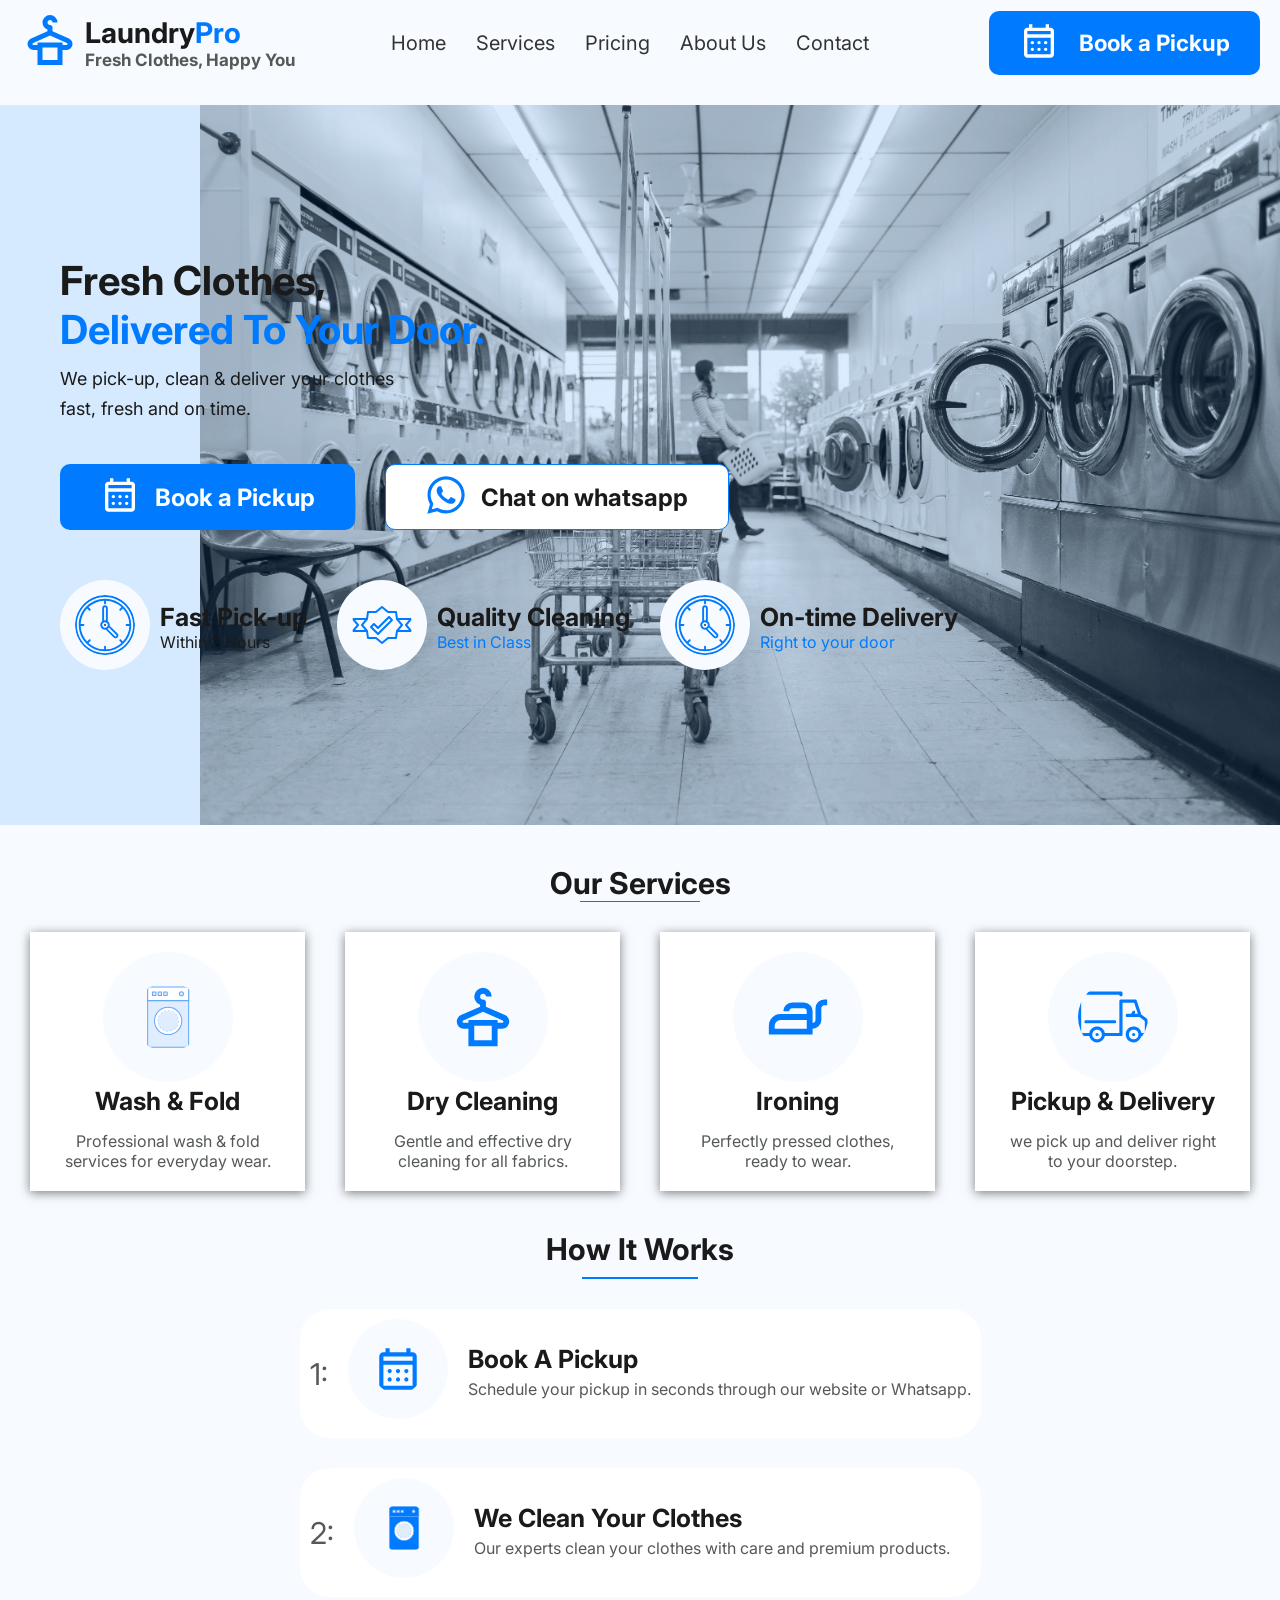
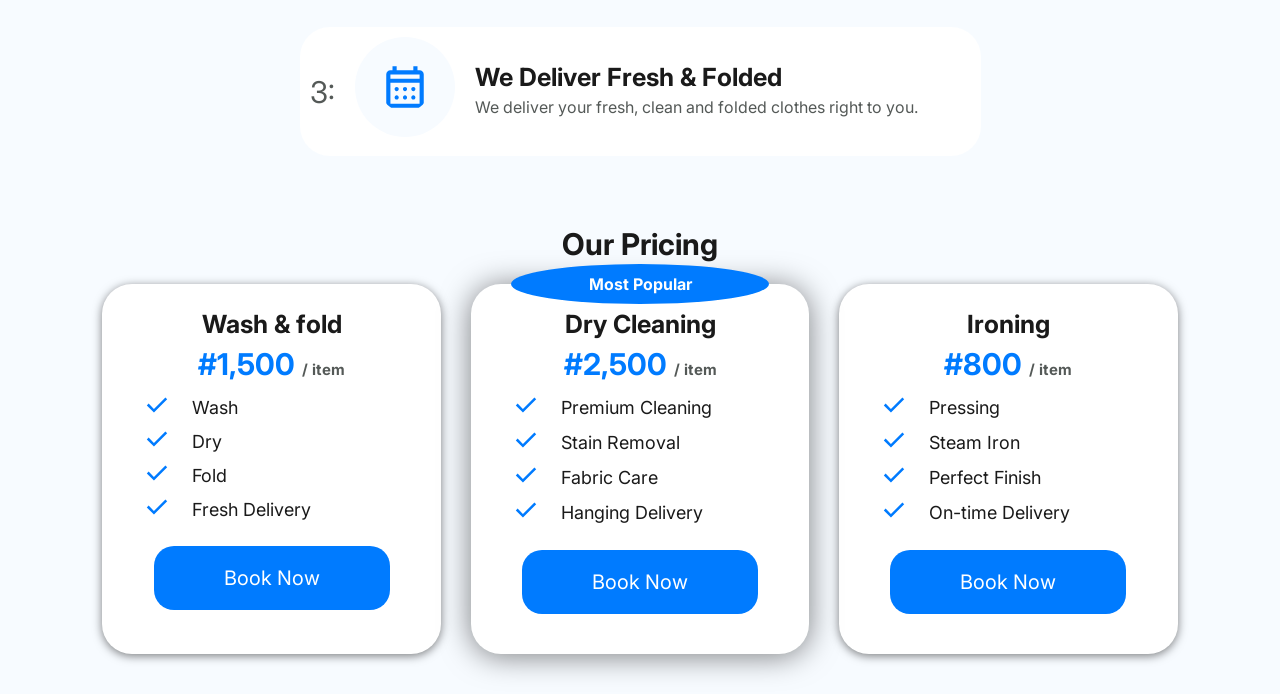
==== commit f7eb4d07: "pricing section" ====
--- a/index.html
+++ b/index.html
@@ -42,7 +42,7 @@
     </nav>
   </header>
 
-  <section class="sec">
+  <section id="home" class="sec">
     <div class="hero">
       <div class="hero-text">
         <h1>Fresh Clothes,<p class="door">Delivered To Your Door.</p></h1>
@@ -193,7 +193,7 @@
   </section>
 
   <main>
-    <section class="services">
+    <section id="services" class="services">
       <h2>Our Services</h2>
       <div class="service-line">
         <div class="line"></div>
@@ -320,6 +320,142 @@
         </ul>
       </div>
     </section>
+
+    <section id="price" class="price">
+      <h2>Our Pricing</h2>
+      <div class="pricing-line">
+        <div class="price-line"></div>
+      </div>
+
+      <div class="pricing-flex">
+        <div class="wash-price">
+          <div class="wash-header">
+            <h3>Wash & fold</h3>
+            <h3 class="second">#1,500 <span>/ item</span></h3>
+          </div>
+          <div class="wash-price-svg">
+            <span>
+              <svg xmlns="http://www.w3.org/2000/svg" height="24px" viewBox="0 -960 960 960" width="24px" fill="#e3e3e3"><path d="M382-240 154-468l57-57 171 171 367-367 57 57-424 424Z"/></svg>
+            </span>
+            <div class="wash-svg-text">
+              <p>Wash</p>
+            </div>
+          </div>
+          <div class="dry-price-svg">
+            <span>
+              <svg xmlns="http://www.w3.org/2000/svg" height="24px" viewBox="0 -960 960 960" width="24px" fill="#e3e3e3"><path d="M382-240 154-468l57-57 171 171 367-367 57 57-424 424Z"/></svg>
+            </span>
+            <div class="text">
+              <p>Dry</p>
+            </div>
+          </div>
+          <div class="fold-svg">
+            <span>
+              <svg xmlns="http://www.w3.org/2000/svg" height="24px" viewBox="0 -960 960 960" width="24px" fill="#e3e3e3"><path d="M382-240 154-468l57-57 171 171 367-367 57 57-424 424Z"/></svg>
+            </span>
+            <div class="fold-text">
+              <p>Fold</p>
+            </div>
+          </div>
+          <div class="deliver-svg">
+            <span>
+              <svg xmlns="http://www.w3.org/2000/svg" height="24px" viewBox="0 -960 960 960" width="24px" fill="#e3e3e3"><path d="M382-240 154-468l57-57 171 171 367-367 57 57-424 424Z"/></svg>
+            </span>
+            <div class="deliver-text">
+              <p>fresh delivery</p>
+            </div>
+          </div>
+          <div class="button">
+            <button>Book Now</button>
+          </div>
+        </div>
+
+        <div class="cleaning-price">
+          <h4>Most Popular</h4>
+          <div class="cleaning-header">
+            <h3>Dry Cleaning</h3>
+            <h3 class="second">#2,500 <span>/ item</span></h3>
+          </div>
+          <div class="premium-svg">
+            <span>
+              <svg xmlns="http://www.w3.org/2000/svg" height="24px" viewBox="0 -960 960 960" width="24px" fill="#e3e3e3"><path d="M382-240 154-468l57-57 171 171 367-367 57 57-424 424Z"/></svg>
+            </span>
+            <div class="premium-text">
+              <p>premium cleaning</p>
+            </div>
+          </div>
+          <div class="stain-svg">
+            <span><svg xmlns="http://www.w3.org/2000/svg" height="24px" viewBox="0 -960 960 960" width="24px" fill="#e3e3e3"><path d="M382-240 154-468l57-57 171 171 367-367 57 57-424 424Z"/></svg></span>
+            <div class="stain-text">
+              <p>stain removal</p>
+            </div>
+          </div>
+          <div class="fabric-svg">
+            <span>
+              <svg xmlns="http://www.w3.org/2000/svg" height="24px" viewBox="0 -960 960 960" width="24px" fill="#e3e3e3"><path d="M382-240 154-468l57-57 171 171 367-367 57 57-424 424Z"/></svg>
+            </span>
+            <div class="fabric-text">
+              <p>fabric Care</p>
+            </div>
+          </div>
+          <div class="hang-svg">
+            <span>
+              <svg xmlns="http://www.w3.org/2000/svg" height="24px" viewBox="0 -960 960 960" width="24px" fill="#e3e3e3"><path d="M382-240 154-468l57-57 171 171 367-367 57 57-424 424Z"/></svg>
+            </span>
+            <div class="hang-text">
+              <p>Hanging Delivery</p>
+            </div>
+          </div>
+          <div class="button">
+            <button>Book Now</button>
+          </div>
+        </div>
+
+        <div class="ironing-price">
+          <div class="iron-header">
+            <h3>Ironing</h3>
+            <h3 class="second">#800 <span>/ item</span></h3>
+          </div>
+          <div class="press-svg">
+            <span>
+              <svg xmlns="http://www.w3.org/2000/svg" height="24px" viewBox="0 -960 960 960" width="24px" fill="#e3e3e3"><path d="M382-240 154-468l57-57 171 171 367-367 57 57-424 424Z"/></svg>
+            </span>
+            <div class="press-text">
+              <p>Pressing</p>
+            </div>
+          </div>
+          <div class="steam-svg">
+            <span>
+              <svg xmlns="http://www.w3.org/2000/svg" height="24px" viewBox="0 -960 960 960" width="24px" fill="#e3e3e3"><path d="M382-240 154-468l57-57 171 171 367-367 57 57-424 424Z"/></svg>
+            </span>
+            <div class="steam-text">
+              <p>Steam Iron</p>
+            </div>
+          </div>
+          <div class="perfect-svg">
+            <span>
+              <svg xmlns="http://www.w3.org/2000/svg" height="24px" viewBox="0 -960 960 960" width="24px" fill="#e3e3e3"><path d="M382-240 154-468l57-57 171 171 367-367 57 57-424 424Z"/></svg>
+            </span>
+            <div class="perfect-text">
+              <p>Perfect Finish</p>
+            </div>
+          </div>
+          <div class="time-svg">
+            <span>
+              <svg xmlns="http://www.w3.org/2000/svg" height="24px" viewBox="0 -960 960 960" width="24px" fill="#e3e3e3"><path d="M382-240 154-468l57-57 171 171 367-367 57 57-424 424Z"/></svg>
+            </span>
+            <div class="time-text">
+              <p>On-time Delivery</p>
+            </div>
+          </div>
+          <div class="button">
+            <button>Book Now</button>
+          </div>
+        </div>
+
+      </div>
+    </section>
+     
   </main>
 
   <script src="/script.js"></script>
--- a/style.css
+++ b/style.css
@@ -345,6 +345,173 @@
   font-size: 30px;
 }
 
+/* pricing section */
+
+.price {
+  margin: 40px 8%;
+}
+
+.price h2 {
+  text-align: center;
+  text-transform: capitalize;
+  font-size: 30px;
+}
+
+.pricing-line {
+  margin: 10px 490px;
+}
+
+.price-line {
+  background-color: #007bff;
+  width: 100%;
+  height: 2px;
+}
+
+.pricing-flex {
+  display: grid;
+  /* justify-content: center; */
+  gap: 30px;
+  grid-template-columns: repeat(auto-fit, minmax(100px, 1fr));
+  position: rle;
+}
+
+.wash-price ,
+.ironing-price {
+  background-color: #fff;
+  padding: 20px 40px;
+  border-radius: 30px;
+  box-shadow: 0 2px 10px rgba(0, 0, 0, 0.5);
+}
+
+.cleaning-price {
+  background-color: #fff;
+  padding: 20px 40px;
+  border-radius: 30px;
+  box-shadow: 0 2px 30px rgba(0, 0, 0, 0.5);
+  position: relative;
+}
+
+.cleaning-price h4 {
+  background-color: #007bff;
+  padding: 10px;
+  text-align: center;
+  color: white;
+  border-radius: 50%;
+  margin-top: -40px;
+}
+
+.wash-header,
+.cleaning-header,
+.iron-header {
+  text-align: center;
+  line-height: 40px;
+}
+
+.wash-header h3:first-child,
+.cleaning-header h3:first-child,
+.iron-header h3:first-child {
+  font-size: 25px;
+}
+
+.pricing-flex .second {
+  color: #007bff;
+  font-size: 30px;
+}
+
+.pricing-flex span {
+  color: #545957;
+  font-size: 15px;
+}
+
+/* wash-flex */
+.wash-price-svg,
+.dry-price-svg,
+.fold-svg,
+.deliver-svg {
+  display: flex;
+  align-items: center;
+  gap: 20px;
+}
+
+.wash-price svg{
+  fill: #007bff;
+  width: 30px;
+  height: 30px;
+}
+
+.wash-price p {
+  font-size: 18px;
+  text-transform: capitalize;
+}
+
+/* dry-flex */
+.premium-svg,
+.stain-svg,
+.fabric-svg,
+.hang-svg {
+  display: flex;
+  gap: 20px;
+  align-items: center;
+  line-height: 20px;
+}
+
+.cleaning-price svg {
+  fill: #007bff;
+  width: 30px;
+  height: 30px;
+}
+
+.cleaning-price p {
+  font-size: 18px;
+  text-transform: capitalize;
+}
+
+/* iron-svg */
+.press-svg,
+.steam-svg,
+.perfect-svg,
+.time-svg {
+  display: flex;
+  gap: 20px;
+  align-items: center;
+  line-height: 20px;
+}
+
+.ironing-price svg {
+  fill: #007bff;
+  width: 30px;
+  height: 30px;
+}
+
+.time-text p {
+  text-transform: none;
+}
+
+.ironing-price p {
+  /* text-transform: capitalize; */
+  font-size: 18px;
+}
+
+.button {
+  text-align: center;
+  margin: 20px 0;
+}
+
+.button button {
+  padding: 20px 70px;
+  font-size: 20px;
+  color: white;
+  background-color: #007bff;
+  border: none;
+  border-radius: 20px;
+  transition: 1s linear;
+}
+
+.button button:hover {
+  background-color: #f7fbff;
+  color: #007bff;
+}
+
 
 
 
@@ -454,6 +621,43 @@
     width: 60px;
     height: 60px;
   }
+
+  .pricing-flex {
+    display: flex;
+    flex-direction: column;
+  }
+
+  .wash-header h3:first-child,
+  .cleaning-header h3:first-child,
+  .iron-header h3:first-child {
+    font-size: 20px;
+  }
+  .pricing-flex .second {
+    font-size: 25px;
+  }
+  .press-svg,
+  .steam-svg,
+  .perfect-svg,
+  .time-svg,
+  .wash-svg,
+  .dry-svg,
+  .fold-svg,
+  .deliver-svg,
+  .premium-svg,
+  .stain-svg,
+  .fabric-svg,
+  .hang-svg{
+    line-height: 30px;
+  }
+
+  .button {
+    
+  }
+  .button button {
+    font-size: 15px;
+    padding: 10px 40px;
+  }
+
 }
 
 @media (min-width: 481px) and (max-width: 514px) {
@@ -522,6 +726,24 @@
 
   .service-line {
     margin: 10px 200px;
+  }
+
+    .hero-item .number {
+    display: none;
+  }
+
+  .hero-item h3 {
+    font-size: 25px;
+  }
+
+  .hero-item p {
+    font-size: 15px;
+  }
+
+  .hero-item svg {
+    padding: 15px;
+    width: 70px;
+    height: 70px;
   }
 }
 
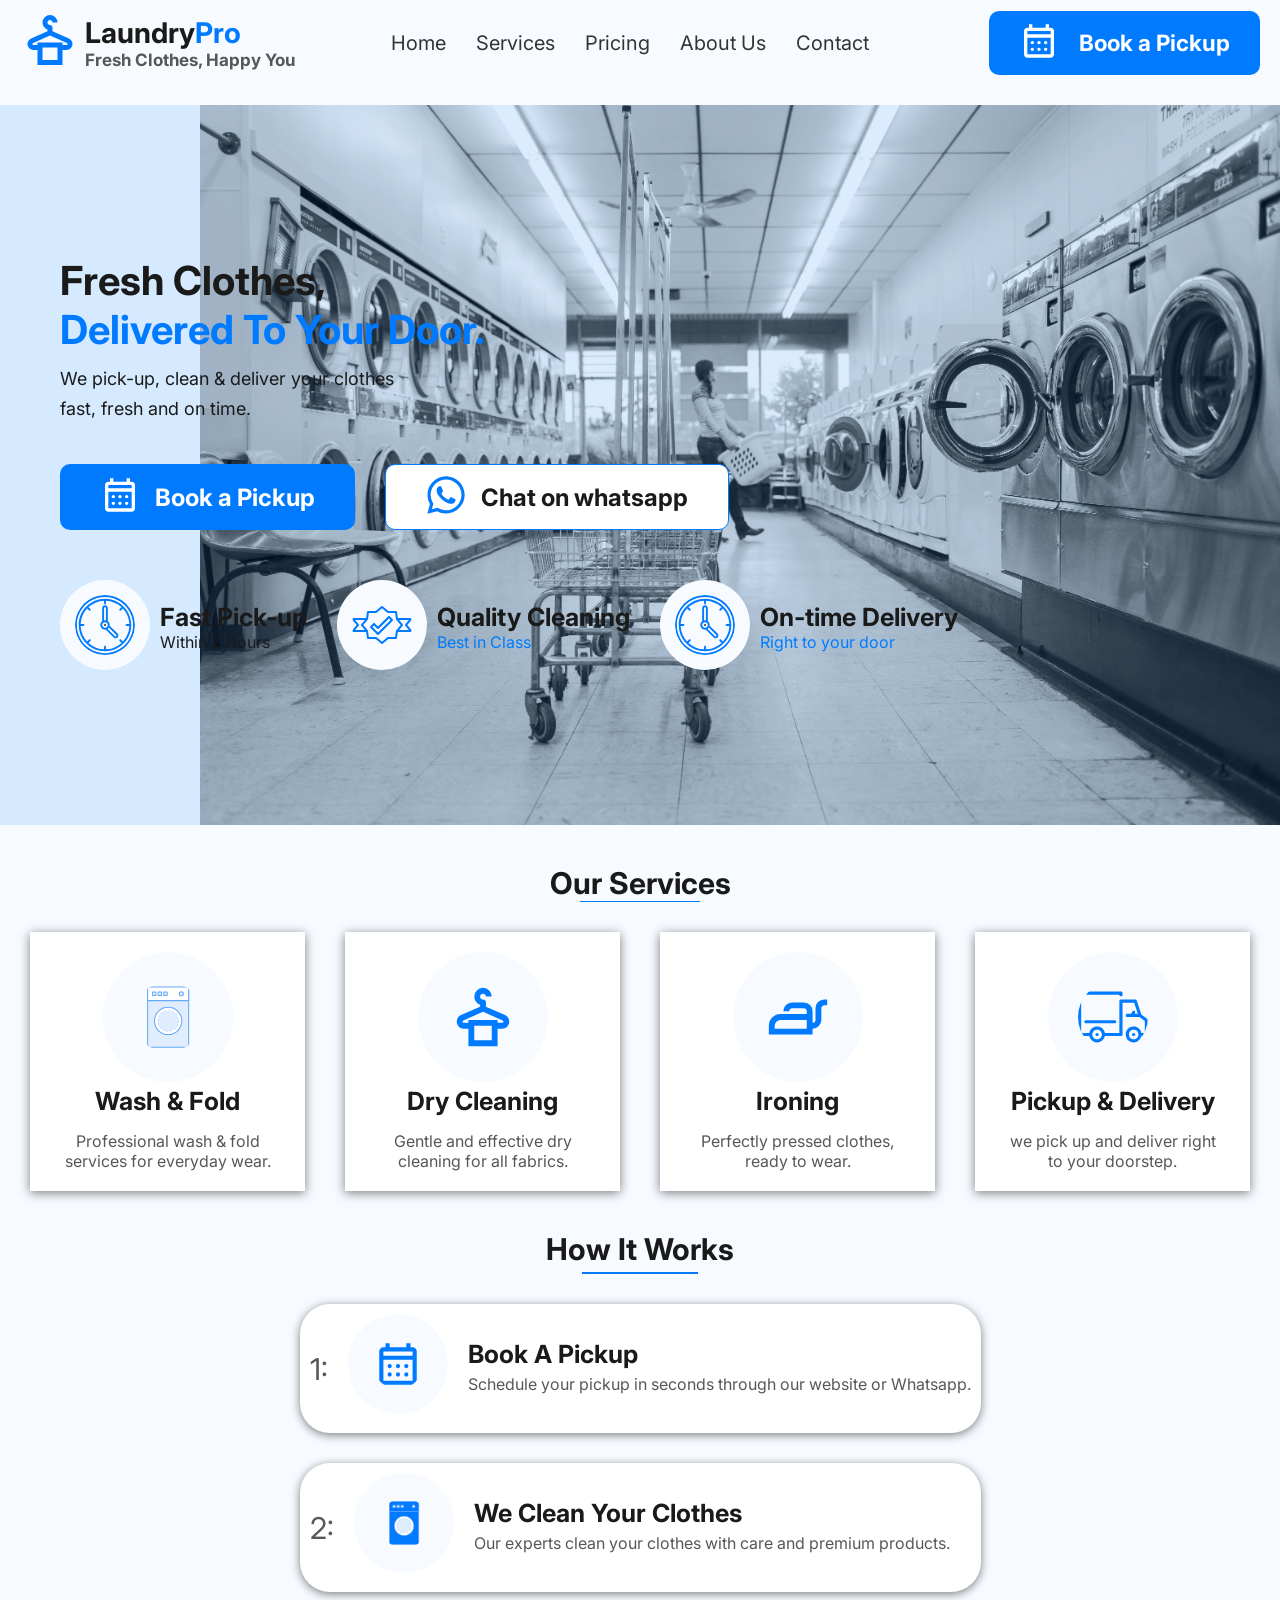
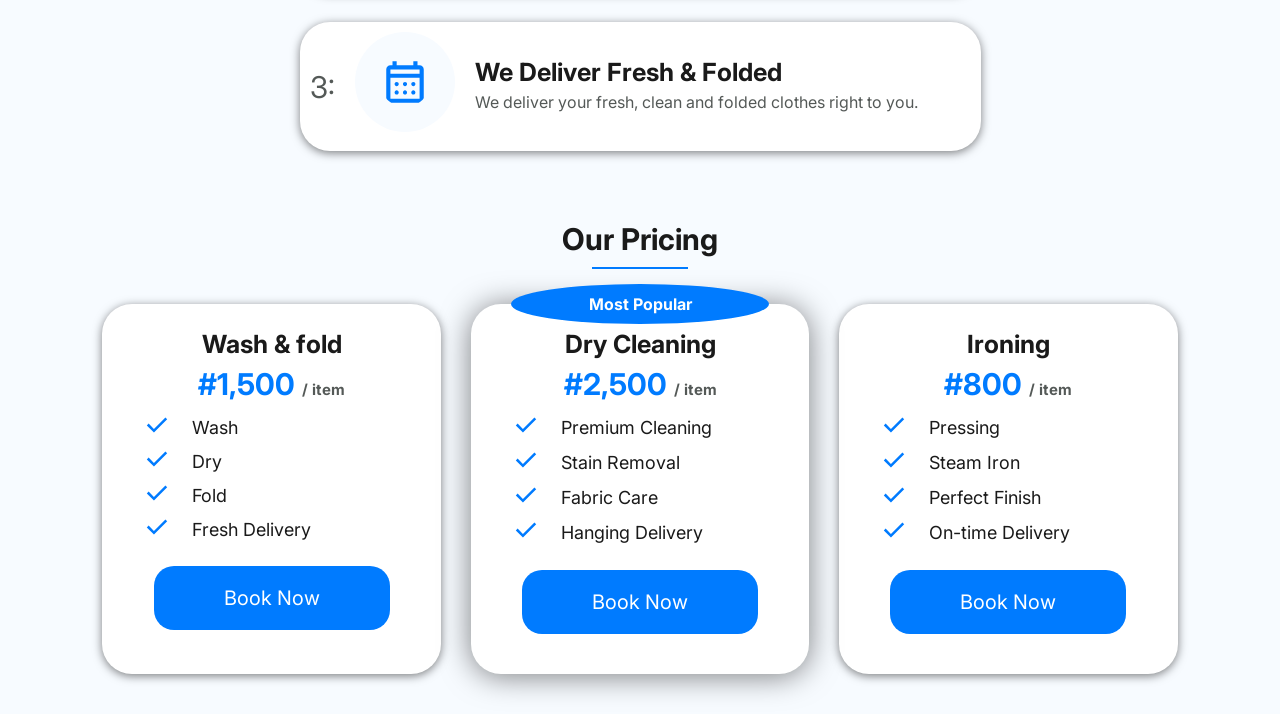
==== commit 0f08cf40: "booking page" ====
--- a/index.html
+++ b/index.html
@@ -366,7 +366,9 @@
             </div>
           </div>
           <div class="button">
-            <button>Book Now</button>
+            <button onclick="
+              window.location.href='/book.html'
+              ">Book Now</button>
           </div>
         </div>
 
@@ -407,7 +409,9 @@
             </div>
           </div>
           <div class="button">
-            <button>Book Now</button>
+            <button onclick="
+              window.location.href='/book.html'
+              ">Book Now</button>
           </div>
         </div>
 
@@ -449,7 +453,9 @@
             </div>
           </div>
           <div class="button">
-            <button>Book Now</button>
+            <button onclick="
+              window.location.href='/book.html'
+              ">Book Now</button>
           </div>
         </div>
 
--- a/style.css
+++ b/style.css
@@ -294,7 +294,7 @@
 
 .how-line {
   margin: 0 480px;
-  margin-top: 10px;
+  margin-top: 5px;
 }
 
 .line2 {
@@ -330,6 +330,7 @@
   margin: 30px;
   line-height: 30px;
   background-color: #fff;
+  box-shadow: 0 2px 10px rgba(0, 0, 0, 0.5);
 }
 
 .hero-item h3 {
@@ -372,7 +373,7 @@
   /* justify-content: center; */
   gap: 30px;
   grid-template-columns: repeat(auto-fit, minmax(100px, 1fr));
-  position: rle;
+  margin-top: 35px;
 }
 
 .wash-price ,
@@ -622,9 +623,16 @@
     height: 60px;
   }
 
+  .how-line {
+    margin: 5px 70px;
+    
+  }
+
+  /* pricing section */
   .pricing-flex {
     display: flex;
     flex-direction: column;
+    margin-top: 40px;
   }
 
   .wash-header h3:first-child,
@@ -650,12 +658,13 @@
     line-height: 30px;
   }
 
-  .button {
-    
-  }
   .button button {
     font-size: 15px;
     padding: 10px 40px;
+  }
+
+  .pricing-line {
+    margin: 5px 80px;
   }
 
 }
@@ -745,6 +754,19 @@
     width: 70px;
     height: 70px;
   }
+
+  .pricing-flex {
+    display: flex;
+    flex-direction: column;
+  }
+
+  .pricing-line {
+    margin: 5px 180px;
+  }
+
+  .wash-price {
+    padding: 20px;
+  }
 }
 
 @media (min-width: 769px) and (max-width: 1024px) {
@@ -756,6 +778,69 @@
   .book {
     margin: 0;
   }
+
+  .wash-header h3:first-child,
+  .cleaning-header h3:first-child,
+  .iron-header h3:first-child {
+    font-size: 20px;
+    line-height: 25px;
+  }
+
+  .wash-header .second,
+  .cleaning-header .second,
+  .iron-header .second {
+    font-size: 20px;
+  }
+
+  .press-svg,
+  .steam-svg,
+  .perfect-svg,
+  .time-svg,
+  .wash-svg,
+  .dry-svg,
+  .fold-svg,
+  .deliver-svg,
+  .premium-svg,
+  .stain-svg,
+  .fabric-svg,
+  .hang-svg{
+    line-height: 30px;
+  }
+
+  .premium-text p,
+  .stain-text p,
+  .fabric-text p,
+  .hang-text p,
+  .wash-text p,
+  .dry-text p,
+  .fold-text p,
+  .deliver-text p{
+    font-size: 17px;
+    padding-bottom: 10px;
+    line-height: 25px;
+  }
+
+  .press-svg {
+    padding-top: 5px;
+  }
+
+  .wash-price {
+    padding-top: 60px;
+  }
+  .ironing-price {
+    padding-top: 60px;
+  }
+  .button button {
+    font-size: 20px;
+    padding: 10px 30px;
+  }
+  .wash-price-svg {
+    padding-top: 10px;
+  }
+  .pricing-line {
+    margin: 5px 290px;
+  }
+  
 }
 
 @media (max-width: 1200px) {
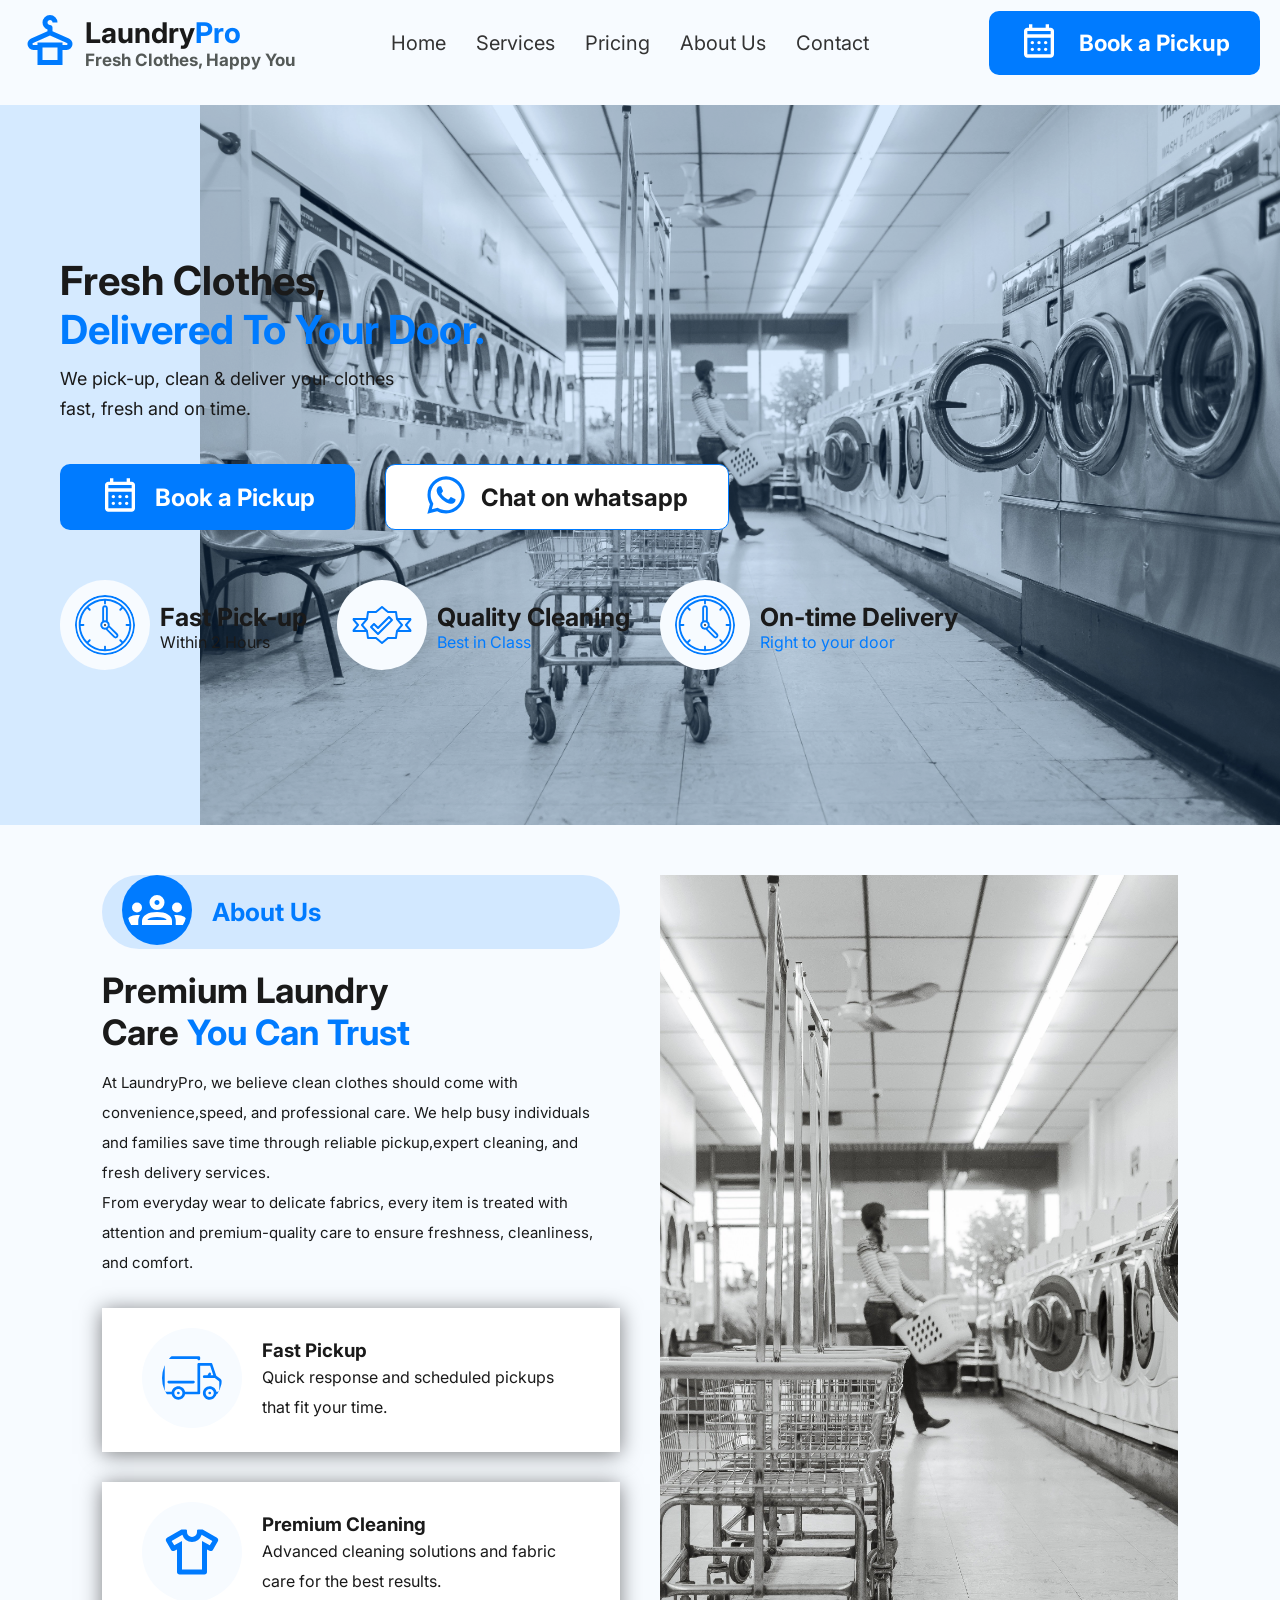
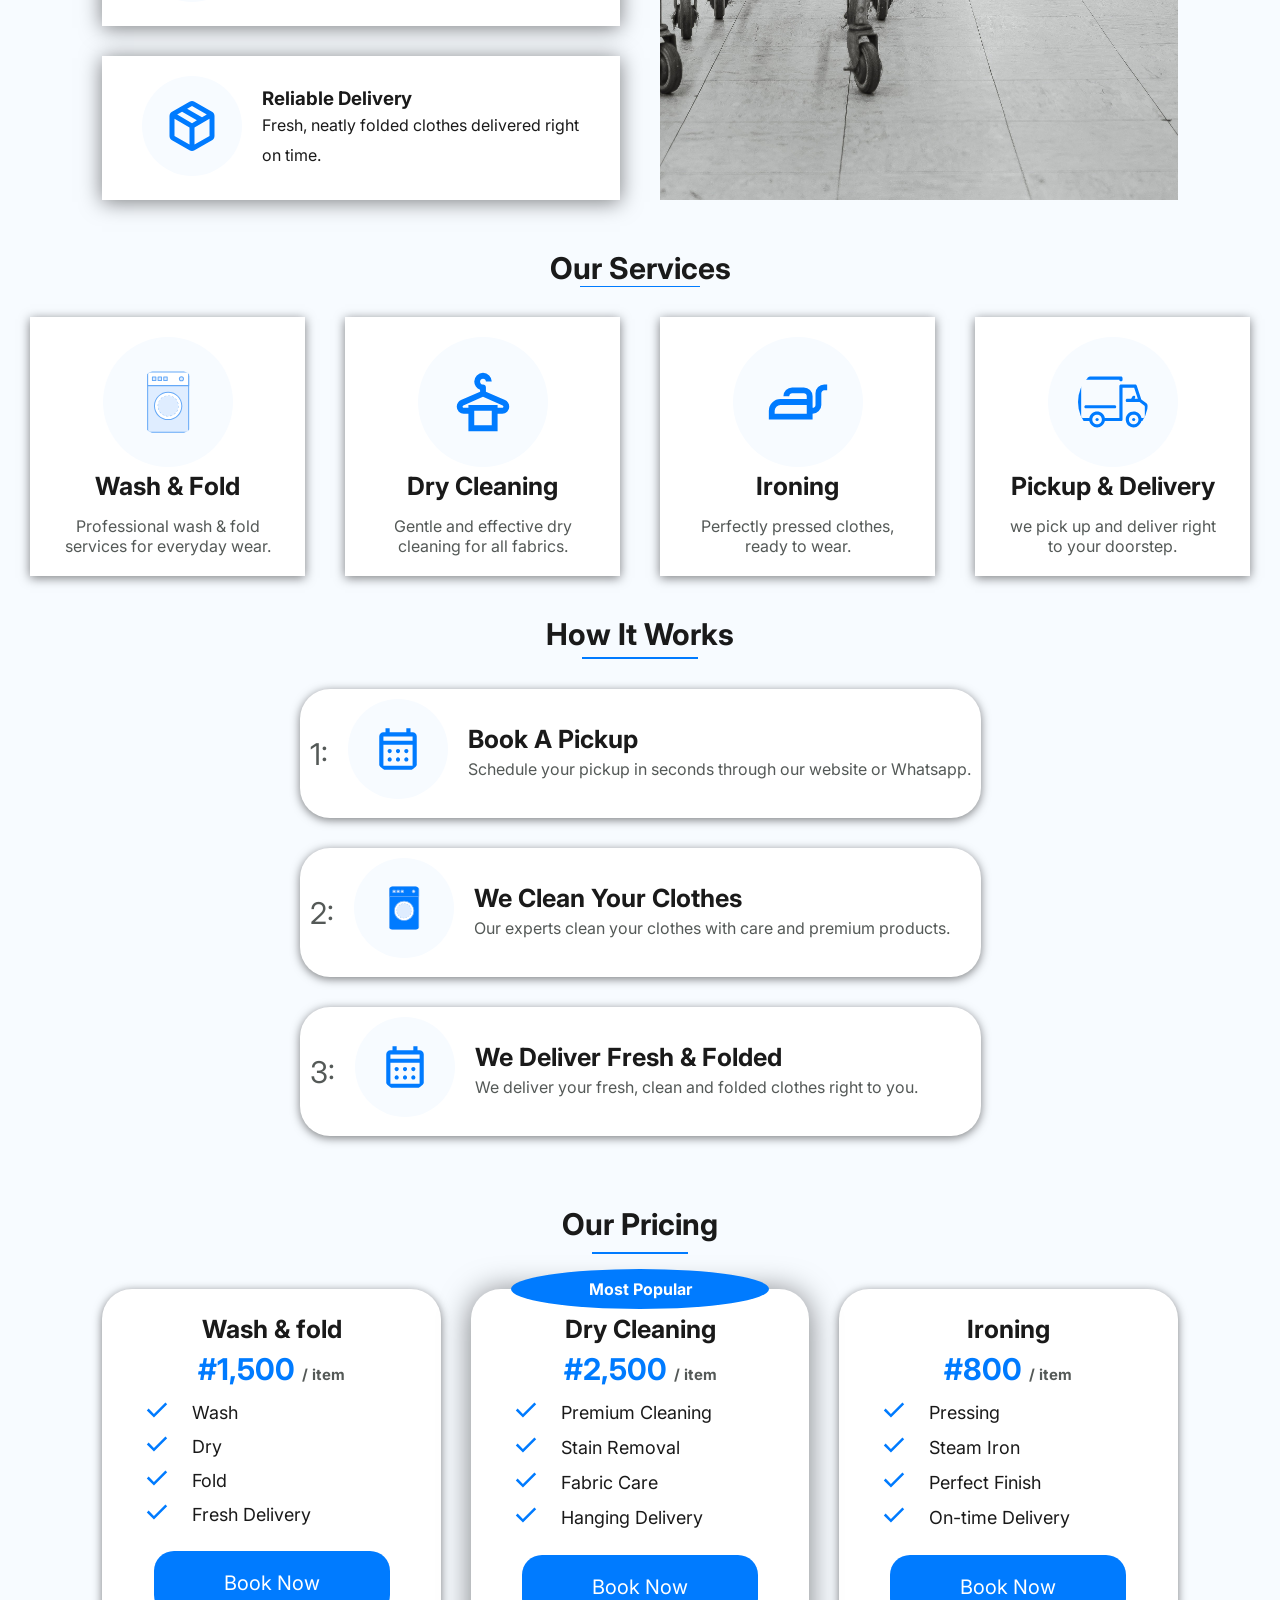
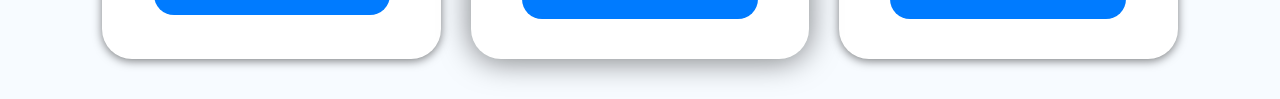
==== commit 152507cc: "about section 480px media query" ====
--- a/index.html
+++ b/index.html
@@ -25,7 +25,9 @@
         <li><a href="#price">Pricing</a></li>
         <li><a href="#about">About Us</a></li>
         <li><a href="#contact">Contact</a></li>
-        <div class="book">
+        <div onclick="
+         window.location.href='/book.html'
+        " class="book">
           <span>
             <svg xmlns="http://www.w3.org/2000/svg" height="40px" viewBox="0 -960 960 960" width="40px" fill="white"><path d="M200-80q-33 0-56.5-23.5T120-160v-560q0-33 23.5-56.5T200-800h40v-80h80v80h320v-80h80v80h40q33 0 56.5 23.5T840-720v560q0 33-23.5 56.5T760-80H200Zm0-80h560v-400H200v400Zm0-480h560v-80H200v80Zm0 0v-80 80Zm280 240q-17 0-28.5-11.5T440-440q0-17 11.5-28.5T480-480q17 0 28.5 11.5T520-440q0 17-11.5 28.5T480-400Zm-188.5-11.5Q280-423 280-440t11.5-28.5Q303-480 320-480t28.5 11.5Q360-457 360-440t-11.5 28.5Q337-400 320-400t-28.5-11.5ZM640-400q-17 0-28.5-11.5T600-440q0-17 11.5-28.5T640-480q17 0 28.5 11.5T680-440q0 17-11.5 28.5T640-400ZM480-240q-17 0-28.5-11.5T440-280q0-17 11.5-28.5T480-320q17 0 28.5 11.5T520-280q0 17-11.5 28.5T480-240Zm-188.5-11.5Q280-263 280-280t11.5-28.5Q303-320 320-320t28.5 11.5Q360-297 360-280t-11.5 28.5Q337-240 320-240t-28.5-11.5ZM640-240q-17 0-28.5-11.5T600-280q0-17 11.5-28.5T640-320q17 0 28.5 11.5T680-280q0 17-11.5 28.5T640-240Z"/></svg>
           </span>
@@ -52,7 +54,9 @@
       
 
       <div class="book-flex">
-        <div class="book-2">
+        <div onclick="
+          window.location.href='/book.html'
+          " class="book-2">
           <span>
             <svg xmlns="http://www.w3.org/2000/svg" height="40px" viewBox="0 -960 960 960" width="40px" fill="#007bff"><path d="M200-80q-33 0-56.5-23.5T120-160v-560q0-33 23.5-56.5T200-800h40v-80h80v80h320v-80h80v80h40q33 0 56.5 23.5T840-720v560q0 33-23.5 56.5T760-80H200Zm0-80h560v-400H200v400Zm0-480h560v-80H200v80Zm0 0v-80 80Zm280 240q-17 0-28.5-11.5T440-440q0-17 11.5-28.5T480-480q17 0 28.5 11.5T520-440q0 17-11.5 28.5T480-400Zm-188.5-11.5Q280-423 280-440t11.5-28.5Q303-480 320-480t28.5 11.5Q360-457 360-440t-11.5 28.5Q337-400 320-400t-28.5-11.5ZM640-400q-17 0-28.5-11.5T600-440q0-17 11.5-28.5T640-480q17 0 28.5 11.5T680-440q0 17-11.5 28.5T640-400ZM480-240q-17 0-28.5-11.5T440-280q0-17 11.5-28.5T480-320q17 0 28.5 11.5T520-280q0 17-11.5 28.5T480-240Zm-188.5-11.5Q280-263 280-280t11.5-28.5Q303-320 320-320t28.5 11.5Q360-297 360-280t-11.5 28.5Q337-240 320-240t-28.5-11.5ZM640-240q-17 0-28.5-11.5T600-280q0-17 11.5-28.5T640-320q17 0 28.5 11.5T680-280q0 17-11.5 28.5T640-240Z"/></svg>
           </span>
@@ -193,43 +197,29 @@
   </section>
 
   <main>
-    <section id="services" class="services">
-      <h2>Our Services</h2>
-      <div class="service-line">
-        <div class="line"></div>
-      </div>
-      <div class="services-flex">
-        <div class="wash-svg">
-          <span>
-            <?xml version="1.0" encoding="utf-8"?>
-<svg width="800px" height="800px" viewBox="0 0 1024 1024" class="icon"  version="1.1" xmlns="http://www.w3.org/2000/svg"><path d="M214.25 133.12h600v790a30 30 0 0 1-30 30h-540a30 30 0 0 1-30-30v-790z" fill="#DFEDFF" /><path d="M784.25 960.62h-540a37.54 37.54 0 0 1-37.5-37.5v-790a7.5 7.5 0 0 1 7.5-7.5h600a7.5 7.5 0 0 1 7.5 7.5v790a37.54 37.54 0 0 1-37.5 37.5z m-562.5-820v782.5a22.53 22.53 0 0 0 22.5 22.5h540a22.53 22.53 0 0 0 22.5-22.5v-782.5z" fill="#66A9F7" /><path d="M244.25 72.5h540a30 30 0 0 1 30 30v170h-600v-170a30 30 0 0 1 30-30z" fill="#FFFFFF" /><path d="M814.25 280h-600a7.5 7.5 0 0 1-7.5-7.5v-170a37.54 37.54 0 0 1 37.5-37.5h540a37.54 37.54 0 0 1 37.5 37.5v170a7.5 7.5 0 0 1-7.5 7.5z m-592.5-15h585V102.5a22.53 22.53 0 0 0-22.5-22.5h-540a22.53 22.53 0 0 0-22.5 22.5z" fill="#66A9F7" /><path d="M514.25 569.19m-200 0a200 200 0 1 0 400 0 200 200 0 1 0-400 0Z" fill="#FFFFFF" /><path d="M514.25 776.69c-114.42 0-207.5-93.08-207.5-207.5s93.08-207.5 207.5-207.5 207.5 93.08 207.5 207.5-93.08 207.5-207.5 207.5z m0-400c-106.15 0-192.5 86.36-192.5 192.5s86.35 192.5 192.5 192.5 192.5-86.36 192.5-192.5-86.35-192.5-192.5-192.5z" fill="#66A9F7" /><path d="M514.25 569.19m-150 0a150 150 0 1 0 300 0 150 150 0 1 0-300 0Z" fill="#DFEDFF" /><path d="M514.34 721.69h-0.09a153.69 153.69 0 0 1-29.65-2.88 2.5 2.5 0 0 1 1-4.91 148.59 148.59 0 0 0 28.69 2.79 2.54 2.54 0 0 1 2.54 2.5 2.46 2.46 0 0 1-2.49 2.5z m29.25-2.87a2.5 2.5 0 0 1-0.48-5 146.81 146.81 0 0 0 27.66-8.39 2.5 2.5 0 1 1 1.92 4.62 151.72 151.72 0 0 1-28.6 8.68 2.54 2.54 0 0 1-0.5 0.09z m-86.65-8.47a2.5 2.5 0 0 1-1-0.19 152.37 152.37 0 0 1-26.36-14.09 2.5 2.5 0 1 1 2.78-4.16 147.3 147.3 0 0 0 25.5 13.63 2.5 2.5 0 0 1-1 4.81z m140.7-14a2.5 2.5 0 0 1-1.39-4.58 148.45 148.45 0 0 0 22.33-18.36 2.5 2.5 0 1 1 3.54 3.54A153.46 153.46 0 0 1 599 696a2.49 2.49 0 0 1-1.36 0.39z m-189.36-18.51a2.49 2.49 0 0 1-1.77-0.73 153.56 153.56 0 0 1-19-23.08 2.5 2.5 0 0 1 4.15-2.79A148.55 148.55 0 0 0 410 673.57a2.5 2.5 0 0 1-1.77 4.27zM639 655a2.5 2.5 0 0 1-2.08-3.89 147.51 147.51 0 0 0 13.64-25.49 2.5 2.5 0 1 1 4.62 1.91 152.57 152.57 0 0 1-14.11 26.36A2.5 2.5 0 0 1 639 655z m-263.31-25.76a2.5 2.5 0 0 1-2.31-1.54 151.76 151.76 0 0 1-8.7-28.6 2.5 2.5 0 1 1 4.9-1 146.7 146.7 0 0 0 8.42 27.68 2.5 2.5 0 0 1-2.31 3.46z m285.71-28.3a2.45 2.45 0 0 1-0.49 0 2.5 2.5 0 0 1-2-2.94 148.67 148.67 0 0 0 2.8-28.77v-0.34a2.5 2.5 0 0 1 2.49-2.51 2.5 2.5 0 0 1 2.5 2.49v0.36a153.71 153.71 0 0 1-2.9 29.74 2.5 2.5 0 0 1-2.4 1.97z m-297.15-29.08a2.5 2.5 0 0 1-2.5-2.5v-0.17a153.75 153.75 0 0 1 2.86-29.57 2.5 2.5 0 1 1 4.91 1 148.75 148.75 0 0 0-2.77 28.61v0.17a2.5 2.5 0 0 1-2.5 2.46z m297.08-29.77a2.5 2.5 0 0 1-2.45-2 146.75 146.75 0 0 0-8.44-27.64 2.5 2.5 0 1 1 4.61-1.93 151.75 151.75 0 0 1 8.73 28.59 2.5 2.5 0 0 1-2.45 3z m-285.77-27.63a2.5 2.5 0 0 1-2.31-3.46 152.4 152.4 0 0 1 14.08-26.37 2.5 2.5 0 0 1 4.16 2.78 147.45 147.45 0 0 0-13.61 25.5 2.5 2.5 0 0 1-2.32 1.55z m263.26-26.37a2.5 2.5 0 0 1-2.08-1.1 148.53 148.53 0 0 0-18.4-22.3 2.5 2.5 0 1 1 3.53-3.54 153.67 153.67 0 0 1 19 23.05 2.5 2.5 0 0 1-2.07 3.9zM408 465.77a2.5 2.5 0 0 1-1.77-4.27 153.58 153.58 0 0 1 23.07-19 2.5 2.5 0 0 1 2.79 4.15A148.56 148.56 0 0 0 409.8 465a2.49 2.49 0 0 1-1.8 0.77z m189.31-19a2.49 2.49 0 0 1-1.38-0.42 147.46 147.46 0 0 0-25.51-13.6 2.5 2.5 0 0 1 1.91-4.62 152.53 152.53 0 0 1 26.38 14.06 2.5 2.5 0 0 1-1.39 4.58z m-140.69-13.61a2.5 2.5 0 0 1-1-4.81 151.77 151.77 0 0 1 28.59-8.71 2.5 2.5 0 1 1 1 4.9 146.85 146.85 0 0 0-27.63 8.46 2.5 2.5 0 0 1-0.96 0.16z m86.64-8.67a2.48 2.48 0 0 1-0.48 0 148.75 148.75 0 0 0-28.52-2.75H514a2.5 2.5 0 1 1 0-5h0.23a153.78 153.78 0 0 1 29.51 2.85 2.5 2.5 0 0 1-0.48 5z" fill="#66A9F7" /><path d="M284.25 147.5h50v50h-50z" fill="#DFEDFF" /><path d="M334.25 205h-50a7.5 7.5 0 0 1-7.5-7.5v-50a7.5 7.5 0 0 1 7.5-7.5h50a7.5 7.5 0 0 1 7.5 7.5v50a7.5 7.5 0 0 1-7.5 7.5z m-42.5-15h35v-35h-35z" fill="#66A9F7" /><path d="M367.24 147.5h50v50h-50z" fill="#DFEDFF" /><path d="M417.24 205h-50a7.5 7.5 0 0 1-7.5-7.5v-50a7.5 7.5 0 0 1 7.5-7.5h50a7.5 7.5 0 0 1 7.5 7.5v50a7.5 7.5 0 0 1-7.5 7.5z m-42.5-15h35v-35h-35z" fill="#66A9F7" /><path d="M450.22 147.5h50v50h-50z" fill="#DFEDFF" /><path d="M500.22 205h-50a7.5 7.5 0 0 1-7.5-7.5v-50a7.5 7.5 0 0 1 7.5-7.5h50a7.5 7.5 0 0 1 7.5 7.5v50a7.5 7.5 0 0 1-7.5 7.5z m-42.5-15h35v-35h-35z" fill="#66A9F7" /><path d="M708.44 172.5m-30 0a30 30 0 1 0 60 0 30 30 0 1 0-60 0Z" fill="#DFEDFF" /><path d="M708.44 210a37.5 37.5 0 1 1 37.5-37.5 37.54 37.54 0 0 1-37.5 37.5z m0-60a22.5 22.5 0 1 0 22.5 22.5 22.53 22.53 0 0 0-22.5-22.5z" fill="#66A9F7" /></svg>
-          </span>
-          <div class="wash-text">
-            <h3>wash & fold</h3>
-            <p>Professional wash & fold services for everyday wear.</p>
-          </div>
-        </div>
-        <div class="dry-svg">
-          <span>
-            <svg xmlns="http://www.w3.org/2000/svg" height="40px" viewBox="0 -960 960 960" width="40px" fill="#007bff"><path d="M280-80v-240h-64q-40 0-68-28t-28-68q0-29 16-53.5t42-36.5l262-116v-26q-36-13-58-43.5T360-760q0-50 35-85t85-35q50 0 85 35t35 85h-80q0-17-11.5-28.5T480-800q-17 0-28.5 11.5T440-760q0 17 11.5 28.5T480-720t28.5 11.5Q520-697 520-680v58l262 116q26 12 42 36.5t16 53.5q0 40-28 68t-68 28h-64v240H280Zm-64-320h64v-40h400v40h64q7 0 11.5-5t4.5-13q0-5-2.5-8.5T750-432L480-552 210-432q-5 2-7.5 5.5T200-418q0 8 4.5 13t11.5 5Zm144 240h240v-200H360v200Zm0-200h240-240Z"/></svg>
-          </span>
-          <div class="dry-text">
-            <h3>dry cleaning</h3>
-            <p>Gentle and effective dry cleaning for all fabrics.</p>
-          </div>
-        </div>
-        <div class="iron-svg">
-          <span>
-            <svg xmlns="http://www.w3.org/2000/svg" height="24px" viewBox="0 -960 960 960" width="24px" fill="#e3e3e3"><path d="M80-240v-120q0-66 47-113t113-47h360v-40q0-17-11.5-28.5T560-600H400q-17 0-28.5 11.5T360-560h-80q0-50 35-85t85-35h160q50 0 85 35t35 85v160q17 0 28.5-11.5T720-440v-160q0-50 35-85t85-35h40v80h-40q-17 0-28.5 11.5T800-600v160q0 50-35 85t-85 35v80H80Zm80-80h440v-120H240q-33 0-56.5 23.5T160-360v40Zm440 0v-120 120Z"/></svg>
-          </span>
-          <div class="iron-text">
-            <h3>Ironing</h3>
-            <p>Perfectly pressed clothes, ready to wear.</p>
-          </div>
-        </div>
-        <div class="pick-svg">
-          <span>
-            <?xml version="1.0" encoding="iso-8859-1"?>
+    <section class="about">
+      <div class="about-flex">
+        <div class="about-us">
+          <div class="about-header">
+            <span>
+              <svg xmlns="http://www.w3.org/2000/svg" height="24px" viewBox="0 -960 960 960" width="24px" fill="#e3e3e3"><path d="M0-240v-63q0-43 44-70t116-27q13 0 25 .5t23 2.5q-14 21-21 44t-7 48v65H0Zm240 0v-65q0-32 17.5-58.5T307-410q32-20 76.5-30t96.5-10q53 0 97.5 10t76.5 30q32 20 49 46.5t17 58.5v65H240Zm540 0v-65q0-26-6.5-49T754-397q11-2 22.5-2.5t23.5-.5q72 0 116 26.5t44 70.5v63H780Zm-455-80h311q-10-20-55.5-35T480-370q-55 0-100.5 15T325-320ZM160-440q-33 0-56.5-23.5T80-520q0-34 23.5-57t56.5-23q34 0 57 23t23 57q0 33-23 56.5T160-440Zm640 0q-33 0-56.5-23.5T720-520q0-34 23.5-57t56.5-23q34 0 57 23t23 57q0 33-23 56.5T800-440Zm-320-40q-50 0-85-35t-35-85q0-51 35-85.5t85-34.5q51 0 85.5 34.5T600-600q0 50-34.5 85T480-480Zm0-80q17 0 28.5-11.5T520-600q0-17-11.5-28.5T480-640q-17 0-28.5 11.5T440-600q0 17 11.5 28.5T480-560Zm1 240Zm-1-280Z"/></svg>
+            </span>
+            <div class="about-header-text">
+              <h2>About Us</h2>
+            </div>
+          </div>
+          <div class="about-text">
+            <h1>premium laundry care <span>you can trust</span></h1>
+            <div class="about-line"></div>
+            <p>At LaundryPro, we believe clean clothes should come with convenience,speed, and professional care. We help busy individuals and families save time through reliable pickup,expert cleaning, and fresh delivery services.</p>
+            <div class="about-text-2">
+              <p>From everyday wear to delicate fabrics, every item is treated with attention and premium-quality care to ensure freshness, cleanliness, and comfort.</p>
+            </div>
+          </div>
+          <div class="about-svg">
+            <div class="quick-svg">
+              <span>
+                <?xml version="1.0" encoding="iso-8859-1"?>
 <svg fill="#000000" height="800px" width="800px" version="1.1" id="Layer_1" xmlns="http://www.w3.org/2000/svg" xmlns:xlink="http://www.w3.org/1999/xlink" 
 	 viewBox="0 0 512 512" xml:space="preserve">
 <g>
@@ -267,6 +257,113 @@
 	</g>
 </g>
 </svg>
+              </span>
+              <div class="quick-text">
+                <h3>Fast Pickup</h3>
+                <p>Quick response and scheduled pickups that fit your time.</p>
+              </div>
+            </div>
+            <div class="advanced-svg">
+              <span>
+                <svg xmlns="http://www.w3.org/2000/svg" height="24px" viewBox="0 -960 960 960" width="24px" fill="#e3e3e3"><path d="m240-522-40 22q-14 8-30 4t-24-18L66-654q-8-14-4-30t18-24l230-132h70q9 0 14.5 5.5T400-820v20q0 33 23.5 56.5T480-720q33 0 56.5-23.5T560-800v-20q0-9 5.5-14.5T580-840h70l230 132q14 8 18 24t-4 30l-80 140q-8 14-23.5 17.5T760-501l-40-20v361q0 17-11.5 28.5T680-120H280q-17 0-28.5-11.5T240-160v-362Zm80-134v456h320v-456l124 68 42-70-172-100q-15 51-56.5 84.5T480-640q-56 0-97.5-33.5T326-758L154-658l42 70 124-68Zm160 177Z"/></svg>
+              </span>
+              <div class="advanced-text">
+                <h3>premium cleaning</h3>
+                <p>Advanced cleaning solutions and fabric care for the best results.</p>
+              </div>
+            </div>
+            <div class="reliable-svg">
+              <span>
+                <svg xmlns="http://www.w3.org/2000/svg" height="24px" viewBox="0 -960 960 960" width="24px" fill="#e3e3e3"><path d="M440-183v-274L200-596v274l240 139Zm80 0 240-139v-274L520-457v274Zm-80 92L160-252q-19-11-29.5-29T120-321v-318q0-22 10.5-40t29.5-29l280-161q19-11 40-11t40 11l280 161q19 11 29.5 29t10.5 40v318q0 22-10.5 40T800-252L520-91q-19 11-40 11t-40-11Zm200-528 77-44-237-137-78 45 238 136Zm-160 93 78-45-237-137-78 45 237 137Z"/></svg>
+              </span>
+              <div class="reliable-text">
+                <h3>reliable delivery</h3>
+                <p>Fresh, neatly folded clothes delivered right on time.</p>
+              </div>
+            </div>
+          </div>
+        </div>
+
+        <div class="about-img">
+          <img src="/images/ryanmcguire-laundry-saloon-567951.jpg" alt="">
+        </div>
+      </div>
+    </section>
+
+    <section id="services" class="services">
+      <h2>Our Services</h2>
+      <div class="service-line">
+        <div class="line"></div>
+      </div>
+      <div class="services-flex">
+        <div class="wash-svg">
+          <span>
+            <?xml version="1.0" encoding="utf-8"?>
+<svg width="800px" height="800px" viewBox="0 0 1024 1024" class="icon"  version="1.1" xmlns="http://www.w3.org/2000/svg"><path d="M214.25 133.12h600v790a30 30 0 0 1-30 30h-540a30 30 0 0 1-30-30v-790z" fill="#DFEDFF" /><path d="M784.25 960.62h-540a37.54 37.54 0 0 1-37.5-37.5v-790a7.5 7.5 0 0 1 7.5-7.5h600a7.5 7.5 0 0 1 7.5 7.5v790a37.54 37.54 0 0 1-37.5 37.5z m-562.5-820v782.5a22.53 22.53 0 0 0 22.5 22.5h540a22.53 22.53 0 0 0 22.5-22.5v-782.5z" fill="#66A9F7" /><path d="M244.25 72.5h540a30 30 0 0 1 30 30v170h-600v-170a30 30 0 0 1 30-30z" fill="#FFFFFF" /><path d="M814.25 280h-600a7.5 7.5 0 0 1-7.5-7.5v-170a37.54 37.54 0 0 1 37.5-37.5h540a37.54 37.54 0 0 1 37.5 37.5v170a7.5 7.5 0 0 1-7.5 7.5z m-592.5-15h585V102.5a22.53 22.53 0 0 0-22.5-22.5h-540a22.53 22.53 0 0 0-22.5 22.5z" fill="#66A9F7" /><path d="M514.25 569.19m-200 0a200 200 0 1 0 400 0 200 200 0 1 0-400 0Z" fill="#FFFFFF" /><path d="M514.25 776.69c-114.42 0-207.5-93.08-207.5-207.5s93.08-207.5 207.5-207.5 207.5 93.08 207.5 207.5-93.08 207.5-207.5 207.5z m0-400c-106.15 0-192.5 86.36-192.5 192.5s86.35 192.5 192.5 192.5 192.5-86.36 192.5-192.5-86.35-192.5-192.5-192.5z" fill="#66A9F7" /><path d="M514.25 569.19m-150 0a150 150 0 1 0 300 0 150 150 0 1 0-300 0Z" fill="#DFEDFF" /><path d="M514.34 721.69h-0.09a153.69 153.69 0 0 1-29.65-2.88 2.5 2.5 0 0 1 1-4.91 148.59 148.59 0 0 0 28.69 2.79 2.54 2.54 0 0 1 2.54 2.5 2.46 2.46 0 0 1-2.49 2.5z m29.25-2.87a2.5 2.5 0 0 1-0.48-5 146.81 146.81 0 0 0 27.66-8.39 2.5 2.5 0 1 1 1.92 4.62 151.72 151.72 0 0 1-28.6 8.68 2.54 2.54 0 0 1-0.5 0.09z m-86.65-8.47a2.5 2.5 0 0 1-1-0.19 152.37 152.37 0 0 1-26.36-14.09 2.5 2.5 0 1 1 2.78-4.16 147.3 147.3 0 0 0 25.5 13.63 2.5 2.5 0 0 1-1 4.81z m140.7-14a2.5 2.5 0 0 1-1.39-4.58 148.45 148.45 0 0 0 22.33-18.36 2.5 2.5 0 1 1 3.54 3.54A153.46 153.46 0 0 1 599 696a2.49 2.49 0 0 1-1.36 0.39z m-189.36-18.51a2.49 2.49 0 0 1-1.77-0.73 153.56 153.56 0 0 1-19-23.08 2.5 2.5 0 0 1 4.15-2.79A148.55 148.55 0 0 0 410 673.57a2.5 2.5 0 0 1-1.77 4.27zM639 655a2.5 2.5 0 0 1-2.08-3.89 147.51 147.51 0 0 0 13.64-25.49 2.5 2.5 0 1 1 4.62 1.91 152.57 152.57 0 0 1-14.11 26.36A2.5 2.5 0 0 1 639 655z m-263.31-25.76a2.5 2.5 0 0 1-2.31-1.54 151.76 151.76 0 0 1-8.7-28.6 2.5 2.5 0 1 1 4.9-1 146.7 146.7 0 0 0 8.42 27.68 2.5 2.5 0 0 1-2.31 3.46z m285.71-28.3a2.45 2.45 0 0 1-0.49 0 2.5 2.5 0 0 1-2-2.94 148.67 148.67 0 0 0 2.8-28.77v-0.34a2.5 2.5 0 0 1 2.49-2.51 2.5 2.5 0 0 1 2.5 2.49v0.36a153.71 153.71 0 0 1-2.9 29.74 2.5 2.5 0 0 1-2.4 1.97z m-297.15-29.08a2.5 2.5 0 0 1-2.5-2.5v-0.17a153.75 153.75 0 0 1 2.86-29.57 2.5 2.5 0 1 1 4.91 1 148.75 148.75 0 0 0-2.77 28.61v0.17a2.5 2.5 0 0 1-2.5 2.46z m297.08-29.77a2.5 2.5 0 0 1-2.45-2 146.75 146.75 0 0 0-8.44-27.64 2.5 2.5 0 1 1 4.61-1.93 151.75 151.75 0 0 1 8.73 28.59 2.5 2.5 0 0 1-2.45 3z m-285.77-27.63a2.5 2.5 0 0 1-2.31-3.46 152.4 152.4 0 0 1 14.08-26.37 2.5 2.5 0 0 1 4.16 2.78 147.45 147.45 0 0 0-13.61 25.5 2.5 2.5 0 0 1-2.32 1.55z m263.26-26.37a2.5 2.5 0 0 1-2.08-1.1 148.53 148.53 0 0 0-18.4-22.3 2.5 2.5 0 1 1 3.53-3.54 153.67 153.67 0 0 1 19 23.05 2.5 2.5 0 0 1-2.07 3.9zM408 465.77a2.5 2.5 0 0 1-1.77-4.27 153.58 153.58 0 0 1 23.07-19 2.5 2.5 0 0 1 2.79 4.15A148.56 148.56 0 0 0 409.8 465a2.49 2.49 0 0 1-1.8 0.77z m189.31-19a2.49 2.49 0 0 1-1.38-0.42 147.46 147.46 0 0 0-25.51-13.6 2.5 2.5 0 0 1 1.91-4.62 152.53 152.53 0 0 1 26.38 14.06 2.5 2.5 0 0 1-1.39 4.58z m-140.69-13.61a2.5 2.5 0 0 1-1-4.81 151.77 151.77 0 0 1 28.59-8.71 2.5 2.5 0 1 1 1 4.9 146.85 146.85 0 0 0-27.63 8.46 2.5 2.5 0 0 1-0.96 0.16z m86.64-8.67a2.48 2.48 0 0 1-0.48 0 148.75 148.75 0 0 0-28.52-2.75H514a2.5 2.5 0 1 1 0-5h0.23a153.78 153.78 0 0 1 29.51 2.85 2.5 2.5 0 0 1-0.48 5z" fill="#66A9F7" /><path d="M284.25 147.5h50v50h-50z" fill="#DFEDFF" /><path d="M334.25 205h-50a7.5 7.5 0 0 1-7.5-7.5v-50a7.5 7.5 0 0 1 7.5-7.5h50a7.5 7.5 0 0 1 7.5 7.5v50a7.5 7.5 0 0 1-7.5 7.5z m-42.5-15h35v-35h-35z" fill="#66A9F7" /><path d="M367.24 147.5h50v50h-50z" fill="#DFEDFF" /><path d="M417.24 205h-50a7.5 7.5 0 0 1-7.5-7.5v-50a7.5 7.5 0 0 1 7.5-7.5h50a7.5 7.5 0 0 1 7.5 7.5v50a7.5 7.5 0 0 1-7.5 7.5z m-42.5-15h35v-35h-35z" fill="#66A9F7" /><path d="M450.22 147.5h50v50h-50z" fill="#DFEDFF" /><path d="M500.22 205h-50a7.5 7.5 0 0 1-7.5-7.5v-50a7.5 7.5 0 0 1 7.5-7.5h50a7.5 7.5 0 0 1 7.5 7.5v50a7.5 7.5 0 0 1-7.5 7.5z m-42.5-15h35v-35h-35z" fill="#66A9F7" /><path d="M708.44 172.5m-30 0a30 30 0 1 0 60 0 30 30 0 1 0-60 0Z" fill="#DFEDFF" /><path d="M708.44 210a37.5 37.5 0 1 1 37.5-37.5 37.54 37.54 0 0 1-37.5 37.5z m0-60a22.5 22.5 0 1 0 22.5 22.5 22.53 22.53 0 0 0-22.5-22.5z" fill="#66A9F7" /></svg>
+          </span>
+          <div class="wash-text">
+            <h3>wash & fold</h3>
+            <p>Professional wash & fold services for everyday wear.</p>
+          </div>
+        </div>
+        <div class="dry-svg">
+          <span>
+            <svg xmlns="http://www.w3.org/2000/svg" height="40px" viewBox="0 -960 960 960" width="40px" fill="#007bff"><path d="M280-80v-240h-64q-40 0-68-28t-28-68q0-29 16-53.5t42-36.5l262-116v-26q-36-13-58-43.5T360-760q0-50 35-85t85-35q50 0 85 35t35 85h-80q0-17-11.5-28.5T480-800q-17 0-28.5 11.5T440-760q0 17 11.5 28.5T480-720t28.5 11.5Q520-697 520-680v58l262 116q26 12 42 36.5t16 53.5q0 40-28 68t-68 28h-64v240H280Zm-64-320h64v-40h400v40h64q7 0 11.5-5t4.5-13q0-5-2.5-8.5T750-432L480-552 210-432q-5 2-7.5 5.5T200-418q0 8 4.5 13t11.5 5Zm144 240h240v-200H360v200Zm0-200h240-240Z"/></svg>
+          </span>
+          <div class="dry-text">
+            <h3>dry cleaning</h3>
+            <p>Gentle and effective dry cleaning for all fabrics.</p>
+          </div>
+        </div>
+        <div class="iron-svg">
+          <span>
+            <svg xmlns="http://www.w3.org/2000/svg" height="24px" viewBox="0 -960 960 960" width="24px" fill="#e3e3e3"><path d="M80-240v-120q0-66 47-113t113-47h360v-40q0-17-11.5-28.5T560-600H400q-17 0-28.5 11.5T360-560h-80q0-50 35-85t85-35h160q50 0 85 35t35 85v160q17 0 28.5-11.5T720-440v-160q0-50 35-85t85-35h40v80h-40q-17 0-28.5 11.5T800-600v160q0 50-35 85t-85 35v80H80Zm80-80h440v-120H240q-33 0-56.5 23.5T160-360v40Zm440 0v-120 120Z"/></svg>
+          </span>
+          <div class="iron-text">
+            <h3>Ironing</h3>
+            <p>Perfectly pressed clothes, ready to wear.</p>
+          </div>
+        </div>
+        <div class="pick-svg">
+          <span>
+            <?xml version="1.0" encoding="iso-8859-1"?>
+<svg fill="#000000" height="800px" width="800px" version="1.1" id="Layer_1" xmlns="http://www.w3.org/2000/svg" xmlns:xlink="http://www.w3.org/1999/xlink" 
+	 viewBox="0 0 512 512" xml:space="preserve">
+<g>
+	<g>
+		<circle cx="139.636" cy="384" r="11.636"/>
+	</g>
+</g>
+<g>
+	<g>
+		<circle cx="407.273" cy="384" r="11.636"/>
+	</g>
+</g>
+<g>
+	<g>
+		<path d="M498.036,262.982l-34.909-25.6l-33.745-101.236c-1.164-4.655-5.818-8.145-10.473-8.145H314.182
+			c-6.982,0-11.636,4.655-11.636,11.636v232.727H196.655c-5.818-26.764-29.091-46.545-57.018-46.545
+			c-27.927,0-51.2,19.782-57.018,46.545H34.909c-6.982,0-11.636-4.655-11.636-11.636v-256c0-6.982,4.655-11.636,11.636-11.636
+			h267.636c0,6.982,4.655,11.636,11.636,11.636s11.636-4.655,11.636-11.636V81.455c0-6.982-4.655-11.636-11.636-11.636H34.909
+			C15.127,69.818,0,84.945,0,104.727v256c0,19.782,15.127,34.909,34.909,34.909h47.709c5.818,26.764,29.091,46.545,57.018,46.545
+			c27.927,0,51.2-19.782,57.018-46.545h117.527c6.982,0,11.636-4.655,11.636-11.636V151.273h84.945l26.764,81.455h-23.273
+			l3.491-6.982c2.327-5.818,0-12.8-4.655-15.127c-5.818-2.327-12.8,0-15.127,4.655l-9.309,17.455h-27.927
+			c-6.982,0-11.636,4.655-11.636,11.636S353.745,256,360.727,256h89.6l33.745,25.6c3.491,2.327,4.655,5.818,4.655,9.309v69.818
+			c0,6.982-4.655,11.636-11.636,11.636h-12.8c-5.818-26.764-29.091-46.545-57.018-46.545c-32.582,0-58.182,25.6-58.182,58.182
+			c0,32.582,25.6,58.182,58.182,58.182c27.927,0,51.2-19.782,57.018-46.545h12.8c19.782,0,34.909-15.127,34.909-34.909v-69.818
+			C512,280.436,507.345,269.964,498.036,262.982z M139.636,418.909c-19.782,0-34.909-15.127-34.909-34.909
+			c0-19.782,15.127-34.909,34.909-34.909c19.782,0,34.909,15.127,34.909,34.909C174.545,403.782,159.418,418.909,139.636,418.909z
+			 M407.273,418.909c-19.782,0-34.909-15.127-34.909-34.909c0-19.782,15.127-34.909,34.909-34.909
+			c19.782,0,34.909,15.127,34.909,34.909C442.182,403.782,427.055,418.909,407.273,418.909z"/>
+	</g>
+</g>
+<g>
+	<g>
+		<path d="M267.636,279.273H58.182c-6.982,0-11.636,4.655-11.636,11.636s4.655,11.636,11.636,11.636h209.455
+			c6.982,0,11.636-4.655,11.636-11.636S274.618,279.273,267.636,279.273z"/>
+	</g>
+</g>
+</svg>
           </span>
           <div class="pick-text">
             <h3>pickup & delivery</h3>
@@ -461,6 +558,30 @@
 
       </div>
     </section>
+
+    <!-- <section class="follow">
+      <div class="follow-flex">
+        <div class="company-name">
+          <div class="logo-2">
+            <span>
+              <svg xmlns="http://www.w3.org/2000/svg" height="60px" viewBox="0 -960 960 960" width="60px" fill="#007bff"><path d="M280-80v-240h-64q-40 0-68-28t-28-68q0-29 16-53.5t42-36.5l262-116v-26q-36-13-58-43.5T360-760q0-50 35-85t85-35q50 0 85 35t35 85h-80q0-17-11.5-28.5T480-800q-17 0-28.5 11.5T440-760q0 17 11.5 28.5T480-720t28.5 11.5Q520-697 520-680v58l262 116q26 12 42 36.5t16 53.5q0 40-28 68t-68 28h-64v240H280Zm-64-320h64v-40h400v40h64q7 0 11.5-5t4.5-13q0-5-2.5-8.5T750-432L480-552 210-432q-5 2-7.5 5.5T200-418q0 8 4.5 13t11.5 5Zm144 240h240v-200H360v200Zm0-200h240-240Z"/></svg>
+            </span>
+            <h1>Laundry<strong>Pro</strong><p>Fresh Clothes, Happy You</p></h1>
+          </div>
+        </div>
+        <div class="quick">
+          <h3>Quick Links</h3>
+          <ul>
+            <li><a href="#home">Home</a></li>
+            <li><a href="#services">Services</a></li>
+            <li><a href="#price">Pricing</a></li>
+            <li><a href="#about">About Us</a></li>
+            <li><a href="#contact">Contact</a></li>
+          </ul>
+        </div>
+
+      </div>
+    </section> -->
      
   </main>
 
--- a/style.css
+++ b/style.css
@@ -44,6 +44,7 @@
   border-radius: 10px;
   font-size: 15px;
   margin-left: 90px;
+  cursor: pointer;
 }
 
 nav {
@@ -146,6 +147,7 @@
   display: flex;
   gap: 15px;
   align-items: center;
+  cursor: pointer;
 }
 
 .book-2 {
@@ -213,6 +215,111 @@
   position: absolute;
   top: 0;
   left: 0;
+}
+/* about section */
+.about {
+  margin: 50px 8%;
+}
+
+.about-flex {
+  display: flex;
+  gap: 40px;
+}
+
+.about-us,
+.about-img {
+  flex: 1;
+}
+
+.about-img img {
+  width: 100%;
+  height: 100%;
+  object-fit: cover;
+}
+
+.about-header {
+  width: 100%;
+  margin-bottom: 20px;
+  display: flex;
+  gap: 20px;
+  align-items: center;
+  background-color: #007bff26;
+  width: 100%;
+  padding: 0;
+  padding-left: 20px;
+  padding-right: 0px;
+  border-radius: 50px;
+}
+
+.about-header h2 {
+  font-size: 25px;
+  color: #007bff;
+}
+
+.about-header svg {
+  width: 70px;
+  height: 70px;
+  background-color: #007bff;
+  fill: white;
+  padding: 5px;
+  border-radius: 50%;
+}
+
+.about-text {
+  margin-bottom: 30px;
+}
+
+.about-text h1 {
+  font-size: 35px;
+  text-transform: capitalize;
+  width: 350px;
+  margin-bottom: 15px;
+}
+
+.about-text h1 span {
+  color: #007bff;
+}
+
+.about-text p {
+  font-size: 15px;
+  line-height: 30px;
+}
+
+.about-svg {
+  display: flex;
+  flex-direction: column;
+  gap: 30px;
+}
+
+.quick-svg,
+.reliable-svg,
+.advanced-svg {
+  display: flex;
+  gap: 20px;
+  align-items: center;
+  background-color: #fff;
+  box-shadow: 0 2px 20px rgba(0, 0, 0, 0.5);
+  padding: 20px 40px;
+}
+
+.quick-svg svg,
+.reliable-svg svg,
+.advanced-svg svg {
+  background-color: #f7fbff;
+  padding: 20px;
+  width: 100px;
+  height: 100px;
+  fill: #007bff;
+  background-color: #f7fbff;
+  border-radius: 50px;
+}
+
+.about-svg h3 {
+  text-transform: capitalize;
+}
+
+.about-svg p {
+  line-height: 30px;
 }
 /* services section */
 
@@ -595,6 +702,29 @@
 
   .pick-up-text .within{
     color: #f7fbff;
+  }
+  /* about section */
+  .about-flex {
+    flex-direction: column-reverse;
+  }
+
+  .about-text h1 {
+    font-size: 30px;
+    width: 300px;
+  }
+
+  .quick-svg,
+  .reliable-svg,
+  .advanced-svg {
+    padding: 15px 20px;
+  }
+
+  .quick-svg svg,
+  .reliable-svg svg,
+  .advanced-svg svg {
+    padding: 10px;
+    width: 80px;
+    height: 80px;
   }
 
   .services-flex {
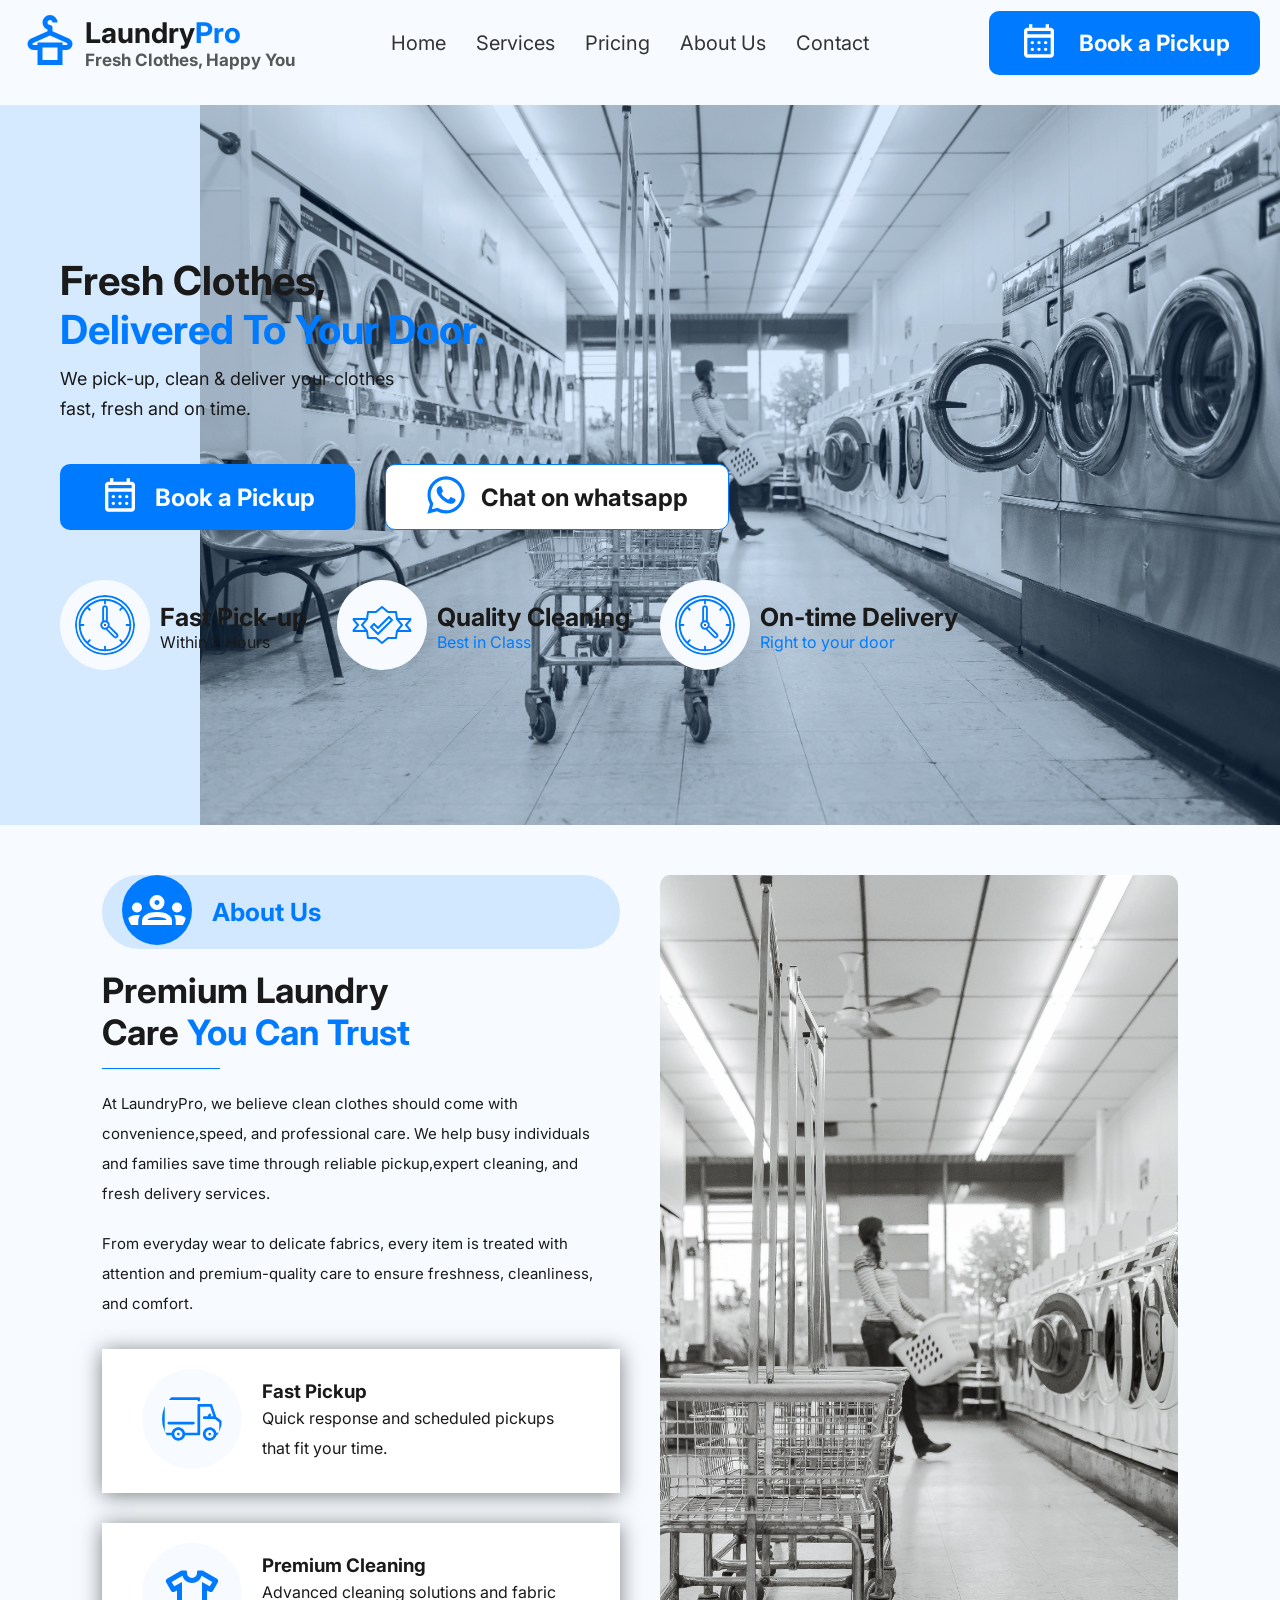
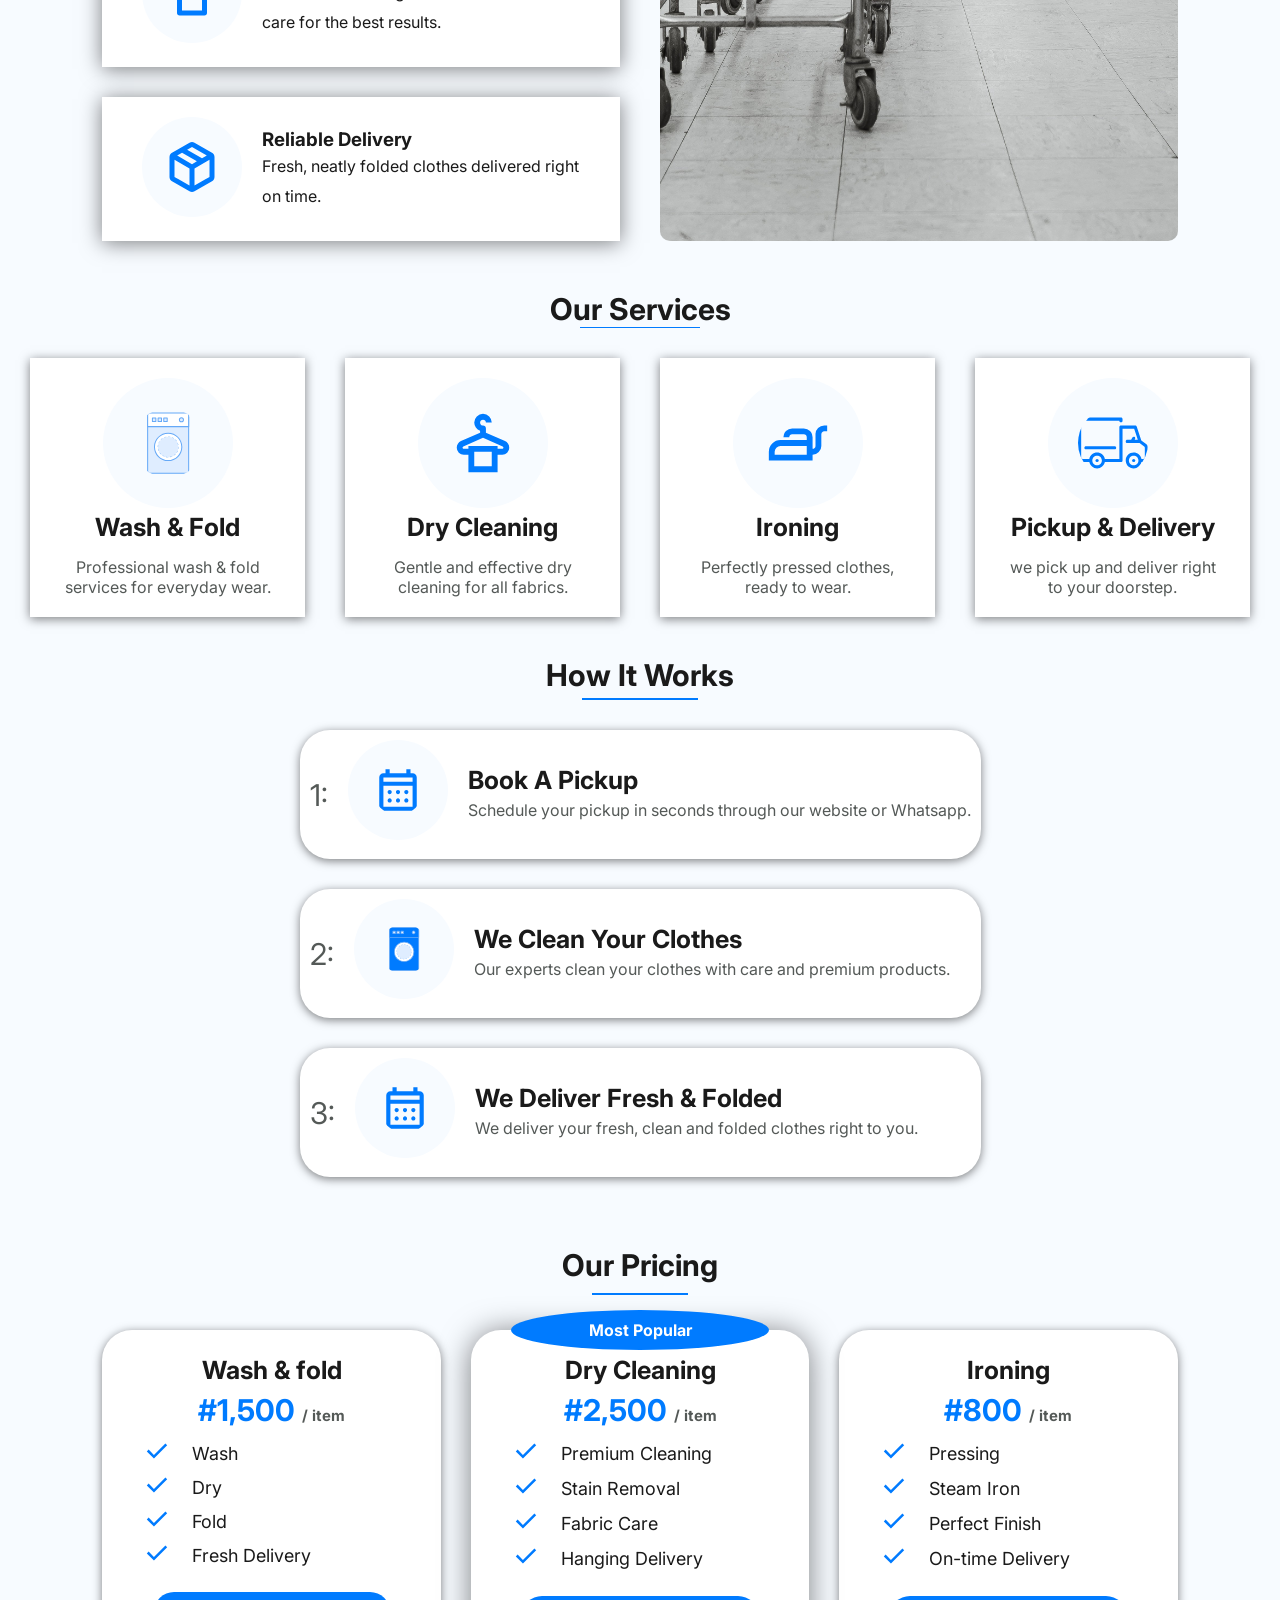
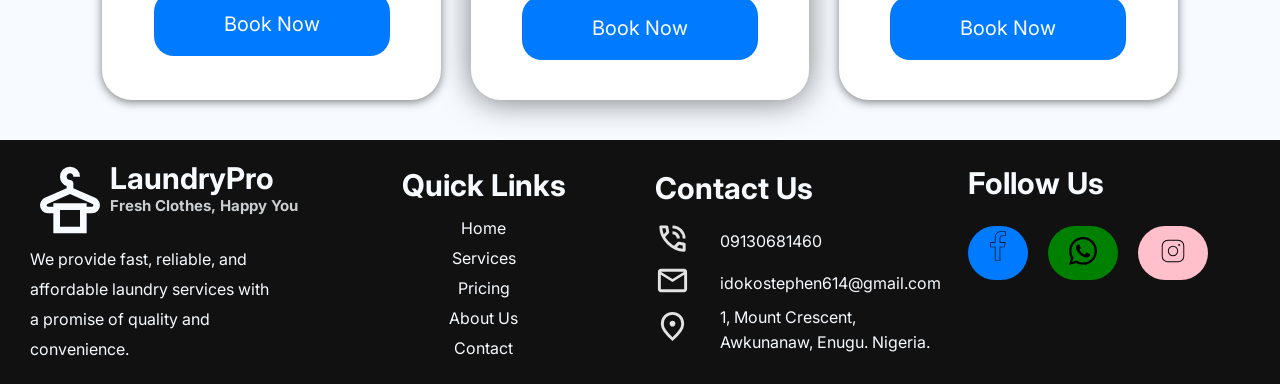
==== commit 23fd6bd7: "media queries" ====
--- a/index.html
+++ b/index.html
@@ -197,7 +197,7 @@
   </section>
 
   <main>
-    <section class="about">
+    <section id="about" class="about">
       <div class="about-flex">
         <div class="about-us">
           <div class="about-header">
@@ -210,7 +210,9 @@
           </div>
           <div class="about-text">
             <h1>premium laundry care <span>you can trust</span></h1>
-            <div class="about-line"></div>
+            <div class="about-line">
+              <div class="line"></div>
+            </div>
             <p>At LaundryPro, we believe clean clothes should come with convenience,speed, and professional care. We help busy individuals and families save time through reliable pickup,expert cleaning, and fresh delivery services.</p>
             <div class="about-text-2">
               <p>From everyday wear to delicate fabrics, every item is treated with attention and premium-quality care to ensure freshness, cleanliness, and comfort.</p>
@@ -559,16 +561,22 @@
       </div>
     </section>
 
-    <!-- <section class="follow">
+    <section class="follow">
       <div class="follow-flex">
         <div class="company-name">
           <div class="logo-2">
             <span>
               <svg xmlns="http://www.w3.org/2000/svg" height="60px" viewBox="0 -960 960 960" width="60px" fill="#007bff"><path d="M280-80v-240h-64q-40 0-68-28t-28-68q0-29 16-53.5t42-36.5l262-116v-26q-36-13-58-43.5T360-760q0-50 35-85t85-35q50 0 85 35t35 85h-80q0-17-11.5-28.5T480-800q-17 0-28.5 11.5T440-760q0 17 11.5 28.5T480-720t28.5 11.5Q520-697 520-680v58l262 116q26 12 42 36.5t16 53.5q0 40-28 68t-68 28h-64v240H280Zm-64-320h64v-40h400v40h64q7 0 11.5-5t4.5-13q0-5-2.5-8.5T750-432L480-552 210-432q-5 2-7.5 5.5T200-418q0 8 4.5 13t11.5 5Zm144 240h240v-200H360v200Zm0-200h240-240Z"/></svg>
             </span>
-            <h1>Laundry<strong>Pro</strong><p>Fresh Clothes, Happy You</p></h1>
-          </div>
-        </div>
+            <div class="company-header">
+              <h1>Laundry<strong>Pro</strong><p>Fresh Clothes, Happy You</p></h1>
+            </div>
+          </div>
+          <div class="company-text">
+            <p>We provide fast, reliable, and affordable laundry services with a promise of quality and convenience.</p>
+          </div>
+        </div>
+
         <div class="quick">
           <h3>Quick Links</h3>
           <ul>
@@ -580,8 +588,62 @@
           </ul>
         </div>
 
-      </div>
-    </section> -->
+        <div class="contact">
+          <h3>Contact Us</h3>
+          <div class="phone-svg">
+            <span>
+              <svg xmlns="http://www.w3.org/2000/svg" height="24px" viewBox="0 -960 960 960" width="24px" fill="#e3e3e3"><path d="M760-480q0-117-81.5-198.5T480-760v-80q75 0 140.5 28.5t114 77q48.5 48.5 77 114T840-480h-80Zm-160 0q0-50-35-85t-85-35v-80q83 0 141.5 58.5T680-480h-80Zm198 360q-125 0-247-54.5T329-329Q229-429 174.5-551T120-798q0-18 12-30t30-12h162q14 0 25 9.5t13 22.5l26 140q2 16-1 27t-11 19l-97 98q20 37 47.5 71.5T387-386q31 31 65 57.5t72 48.5l94-94q9-9 23.5-13.5T670-390l138 28q14 4 23 14.5t9 23.5v162q0 18-12 30t-30 12ZM241-600l66-66-17-94h-89q5 41 14 81t26 79Zm358 358q39 17 79.5 27t81.5 13v-88l-94-19-67 67ZM241-600Zm358 358Z"/></svg>
+            </span>
+            <p>09130681460</p>
+          </div>
+          <div class="mail-svg">
+            <span>
+              <svg xmlns="http://www.w3.org/2000/svg" height="24px" viewBox="0 -960 960 960" width="24px" fill="#e3e3e3"><path d="M160-160q-33 0-56.5-23.5T80-240v-480q0-33 23.5-56.5T160-800h640q33 0 56.5 23.5T880-720v480q0 33-23.5 56.5T800-160H160Zm320-280L160-640v400h640v-400L480-440Zm0-80 320-200H160l320 200ZM160-640v-80 480-400Z"/></svg>
+            </span>
+            <p>idokostephen614@gmail.com</p>
+          </div>
+          <div class="location-svg">
+          <span>
+            <svg xmlns="http://www.w3.org/2000/svg" height="24px" viewBox="0 -960 960 960" width="24px" fill="#e3e3e3"><path d="M536.5-503.5Q560-527 560-560t-23.5-56.5Q513-640 480-640t-56.5 23.5Q400-593 400-560t23.5 56.5Q447-480 480-480t56.5-23.5ZM480-186q122-112 181-203.5T720-552q0-109-69.5-178.5T480-800q-101 0-170.5 69.5T240-552q0 71 59 162.5T480-186Zm0 106Q319-217 239.5-334.5T160-552q0-150 96.5-239T480-880q127 0 223.5 89T800-552q0 100-79.5 217.5T480-80Zm0-480Z"/></svg>
+          </span>
+          <p>1, Mount Crescent, Awkunanaw, Enugu. Nigeria.</p>
+          </div>
+        </div>
+
+
+        <div class="follow-link">
+          <h3>Follow Us</h3>
+          <div class="follow-flex2">
+            <span class="facebook-svg">
+              <svg xmlns="http://www.w3.org/2000/svg" xmlns:xlink="http://www.w3.org/1999/xlink" version="1.1" width="256" height="256" viewBox="0 0 256 256" xml:space="preserve">
+  <g style="stroke: none; stroke-width: 0; stroke-dasharray: none; stroke-linecap: butt; stroke-linejoin: miter; stroke-miterlimit: 10; fill: none; fill-rule: nonzero; opacity: 1;" transform="translate(1.4065934065934016 1.4065934065934016) scale(2.81 2.81)">
+    <path d="M 56 2 c 4.227 0 8.057 0.232 10.345 0.432 v 10.509 l -6.424 0.003 c -8.804 0 -9.933 5.234 -9.933 9.793 v 10.22 v 2 h 2 h 13.615 L 64.05 47.004 H 51.988 h -2 v 2 V 88 H 37.424 V 49.004 v -2 h -2 H 23.655 V 34.957 h 11.769 h 2 v -2 V 21.148 C 37.424 9.158 44.368 2 56 2 M 56 0 C 43.786 0 35.424 7.456 35.424 21.148 v 11.809 H 21.655 v 16.046 h 13.769 V 90 h 16.564 V 49.004 h 13.821 l 2.069 -16.046 h -15.89 v -10.22 c 0 -4.635 1.287 -7.793 7.933 -7.793 l 8.424 -0.004 V 0.63 C 66.879 0.436 61.851 0 56 0 L 56 0 z" style="stroke: none; stroke-width: 1; stroke-dasharray: none; stroke-linecap: butt; stroke-linejoin: miter; stroke-miterlimit: 10; fill: rgb(0,0,0); fill-rule: nonzero; opacity: 1;" transform=" matrix(1 0 0 1 0 0) " stroke-linecap="round"/>
+  </g>
+  </svg>
+            </span>
+
+            <span class="whatsapp-svg">
+              <?xml version="1.0" encoding="utf-8"?>
+  <!-- Uploaded to: SVG Repo, www.svgrepo.com, Generator: SVG Repo Mixer Tools -->
+  <svg fill="#000000" width="800px" height="800px" viewBox="0 0 32 32" version="1.1" xmlns="http://www.w3.org/2000/svg">
+  <title>whatsapp</title>
+  <path d="M26.576 5.363c-2.69-2.69-6.406-4.354-10.511-4.354-8.209 0-14.865 6.655-14.865 14.865 0 2.732 0.737 5.291 2.022 7.491l-0.038-0.070-2.109 7.702 7.879-2.067c2.051 1.139 4.498 1.809 7.102 1.809h0.006c8.209-0.003 14.862-6.659 14.862-14.868 0-4.103-1.662-7.817-4.349-10.507l0 0zM16.062 28.228h-0.005c-0 0-0.001 0-0.001 0-2.319 0-4.489-0.64-6.342-1.753l0.056 0.031-0.451-0.267-4.675 1.227 1.247-4.559-0.294-0.467c-1.185-1.862-1.889-4.131-1.889-6.565 0-6.822 5.531-12.353 12.353-12.353s12.353 5.531 12.353 12.353c0 6.822-5.53 12.353-12.353 12.353h-0zM22.838 18.977c-0.371-0.186-2.197-1.083-2.537-1.208-0.341-0.124-0.589-0.185-0.837 0.187-0.246 0.371-0.958 1.207-1.175 1.455-0.216 0.249-0.434 0.279-0.805 0.094-1.15-0.466-2.138-1.087-2.997-1.852l0.010 0.009c-0.799-0.74-1.484-1.587-2.037-2.521l-0.028-0.052c-0.216-0.371-0.023-0.572 0.162-0.757 0.167-0.166 0.372-0.434 0.557-0.65 0.146-0.179 0.271-0.384 0.366-0.604l0.006-0.017c0.043-0.087 0.068-0.188 0.068-0.296 0-0.131-0.037-0.253-0.101-0.357l0.002 0.003c-0.094-0.186-0.836-2.014-1.145-2.758-0.302-0.724-0.609-0.625-0.836-0.637-0.216-0.010-0.464-0.012-0.712-0.012-0.395 0.010-0.746 0.188-0.988 0.463l-0.001 0.002c-0.802 0.761-1.3 1.834-1.3 3.023 0 0.026 0 0.053 0.001 0.079l-0-0.004c0.131 1.467 0.681 2.784 1.527 3.857l-0.012-0.015c1.604 2.379 3.742 4.282 6.251 5.564l0.094 0.043c0.548 0.248 1.25 0.513 1.968 0.74l0.149 0.041c0.442 0.14 0.951 0.221 1.479 0.221 0.303 0 0.601-0.027 0.889-0.078l-0.031 0.004c1.069-0.223 1.956-0.868 2.497-1.749l0.009-0.017c0.165-0.366 0.261-0.793 0.261-1.242 0-0.185-0.016-0.366-0.047-0.542l0.003 0.019c-0.092-0.155-0.34-0.247-0.712-0.434z"></path>
+  </svg>
+            </span>
+
+            <span class="instagram-svg">
+              <?xml version="1.0" encoding="utf-8"?><!-- Uploaded to: SVG Repo, www.svgrepo.com, Generator: SVG Repo Mixer Tools -->
+  <svg fill="#000000" width="800px" height="800px" viewBox="0 0 256 256" id="Flat" xmlns="http://www.w3.org/2000/svg">
+    <path d="M128,84a44,44,0,1,0,44,44A44.04978,44.04978,0,0,0,128,84Zm0,80a36,36,0,1,1,36-36A36.04061,36.04061,0,0,1,128,164ZM172,32H84A52.059,52.059,0,0,0,32,84v88a52.059,52.059,0,0,0,52,52h88a52.059,52.059,0,0,0,52-52V84A52.059,52.059,0,0,0,172,32Zm44,140a44.04978,44.04978,0,0,1-44,44H84a44.04978,44.04978,0,0,1-44-44V84A44.04978,44.04978,0,0,1,84,40h88a44.04978,44.04978,0,0,1,44,44ZM188,76a8,8,0,1,1-8-8A8.00917,8.00917,0,0,1,188,76Z"/>
+  </svg>
+            </span>
+          </div>
+        </div>
+
+
+
+      </div>
+    </section>
      
   </main>
 
--- a/style.css
+++ b/style.css
@@ -72,7 +72,7 @@
   align-items: center;
 }
 
- a {
+.nav-list a {
   text-decoration: none;
   color: #333;
   font-size: 20px;
@@ -235,6 +235,7 @@
   width: 100%;
   height: 100%;
   object-fit: cover;
+  border-radius: 10px;
 }
 
 .about-header {
@@ -265,8 +266,23 @@
   border-radius: 50%;
 }
 
+.about-line .line {
+  background-color: #007bff;
+  width: 100%;
+  height: 1px;
+}
+
+.about-line {
+  margin-right: 400px;
+  padding-bottom: 20px;
+}
+
 .about-text {
   margin-bottom: 30px;
+}
+
+.about-text-2 {
+  padding-top: 20px;
 }
 
 .about-text h1 {
@@ -321,6 +337,7 @@
 .about-svg p {
   line-height: 30px;
 }
+
 /* services section */
 
 .services{
@@ -619,7 +636,154 @@
   background-color: #f7fbff;
   color: #007bff;
 }
-
+/* contact section */
+.follow {
+  padding: 20px 30px;
+  background-color: #111;
+}
+
+.follow-flex {
+  display: grid;
+  grid-template-columns: repeat(auto-fit, minmax(200px, 1fr));
+  gap: 30px;
+  align-items: center;
+}
+
+.logo-2 {
+  display: flex;
+}
+
+.logo-2 svg {
+  width: 80px;
+  height: 80px;
+  fill: #f7fbff;
+}
+
+.company-header h1 {
+  width: 300px;
+  font-size: 30px;
+  color: #f7fbff;
+}
+
+.company-header p {
+  font-size: 15px;
+  color: #f7fbffce;
+}
+
+.company-text p {
+  line-height: 30px;
+  width: 250px;
+  color: #f7fbff;
+}
+
+/* quick links */
+
+.quick h3{
+  color: #f7fbff;
+  font-size: 30px;
+}
+
+.quick {
+  text-align: center;
+}
+
+.quick ul li{
+  list-style: none;
+  text-align: center;
+}
+
+.quick ul {
+  display: flex;
+  gap: 10px;
+  flex-direction: column;
+}
+
+.quick a {
+  text-decoration: none;
+  color: #f7fbff;
+}
+
+.phone-svg,
+.mail-svg,
+.location-svg {
+  display: flex;
+  gap: 30px;
+  line-height: 25px;
+  align-items: center;
+}
+/* contact */
+
+.contact h3 {
+  font-size: 30px;
+  color: #f7fbff;
+  margin-bottom: 15px;
+}
+
+.phone-svg p,
+.mail-svg p,
+.location-svg p {
+  font-size: 16px;
+  color: #f7fbff;
+}
+
+.phone-svg svg,
+.mail-svg svg,
+.location-svg svg {
+  width: 35px;
+  height: 35px;
+}
+
+.follow h3 {
+  color: #f7fbff;
+  font-size: 30px;
+  margin-bottom: 15px;
+}
+
+.follow-flex2 {
+  display: flex;
+  gap: 20px;
+  margin-top: 25px;
+  margin-bottom: 80px;
+}
+
+.facebook-svg {
+  background-color: #007bff;
+  border-radius: 50px;
+  padding: 5px;
+  
+}
+
+.whatsapp-svg {
+  background-color: green;
+  padding: 10px;
+  border-radius: 50px;
+}
+
+.instagram-svg {
+  background-color: pink;
+  padding: 10px;
+  border-radius: 50px;
+}
+
+/* .facebook-svg svg {
+  width: 40px;
+  height: 50px;
+} */
+
+.follow-flex2 span svg {
+  width: 50px;
+  height: 30px;
+}
+
+
+
+
+
+/* .follow-flex svg {
+  fill: #007bff;
+  width: 50px;
+  height: 50px;
+} */
 
 
 
@@ -727,6 +891,9 @@
     height: 80px;
   }
 
+  .about-line {
+    margin-right: 160px;
+  }
   .services-flex {
     /* flex-direction: column; */
   }
@@ -797,6 +964,38 @@
     margin: 5px 80px;
   }
 
+  .company-header h1{
+    font-size: 30px;
+  }
+
+  .phone-svg,
+  .mail-svg,
+  .location-svg {
+    gap: 10px;
+  }
+
+  .quick {
+    text-align: start;
+  }
+
+  .quick ul li{
+    text-align: start;
+  }
+
+  .quick ul {
+    gap: 0px;
+    margin-top: 5px;
+  }
+
+  .logo-2 svg{
+    width: 55px;
+    height: 55px;
+  }
+
+  .follow-flex2 {
+    margin: 0 ;
+  }
+
 }
 
 @media (min-width: 481px) and (max-width: 514px) {
@@ -858,6 +1057,10 @@
   .on-time-text p{
     font-size: 15px;
   }
+  /* about section */
+  .about-flex {
+    flex-direction: column-reverse;
+  }
 
   .services-flex {
     /* flex-direction: column; */
@@ -896,6 +1099,33 @@
 
   .wash-price {
     padding: 20px;
+  }
+
+  .follow-flex {
+    display: flex;
+    flex-direction: column;
+  }
+
+  .company-name,
+  .contact {
+    display: flex;
+    flex-direction: column;
+    justify-content: center;
+    align-items: center;
+  }
+
+  .follow-link h3{
+    text-align: center;
+  }
+
+  .follow-flex2 {
+
+  }
+
+  .mail-svg,
+  .location-svg,
+  .phone-svg {
+    gap: 10px;
   }
 }
 
@@ -970,6 +1200,23 @@
   .pricing-line {
     margin: 5px 290px;
   }
+
+  .follow {
+    padding-top: 0;
+  }
+
+  .follow-flex {
+    grid-template-columns: repeat(auto-fit, minmax(250px, 1fr));
+    padding: 0 50px;
+  }
+
+  .quick {
+    padding-top: 115px;
+  }
+
+  .quick ul {
+    gap: 0;
+  }
   
 }
 
